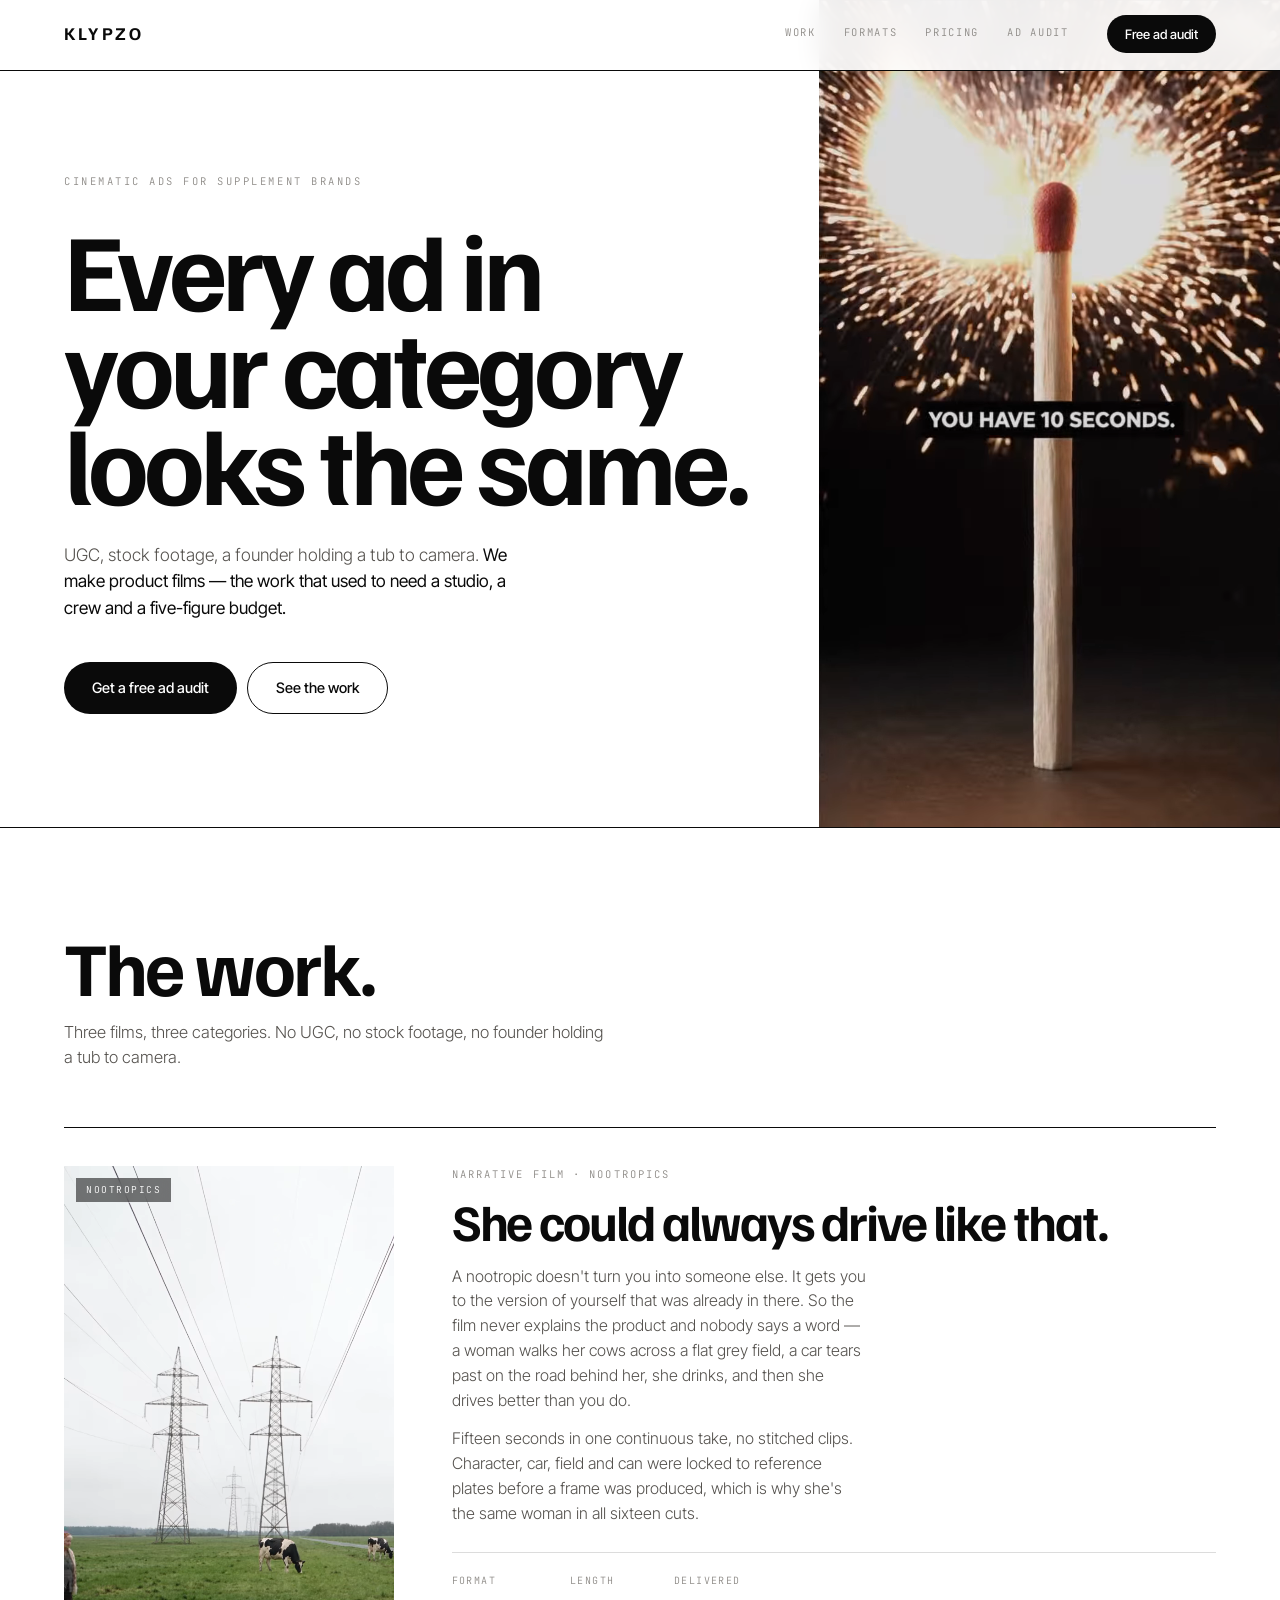
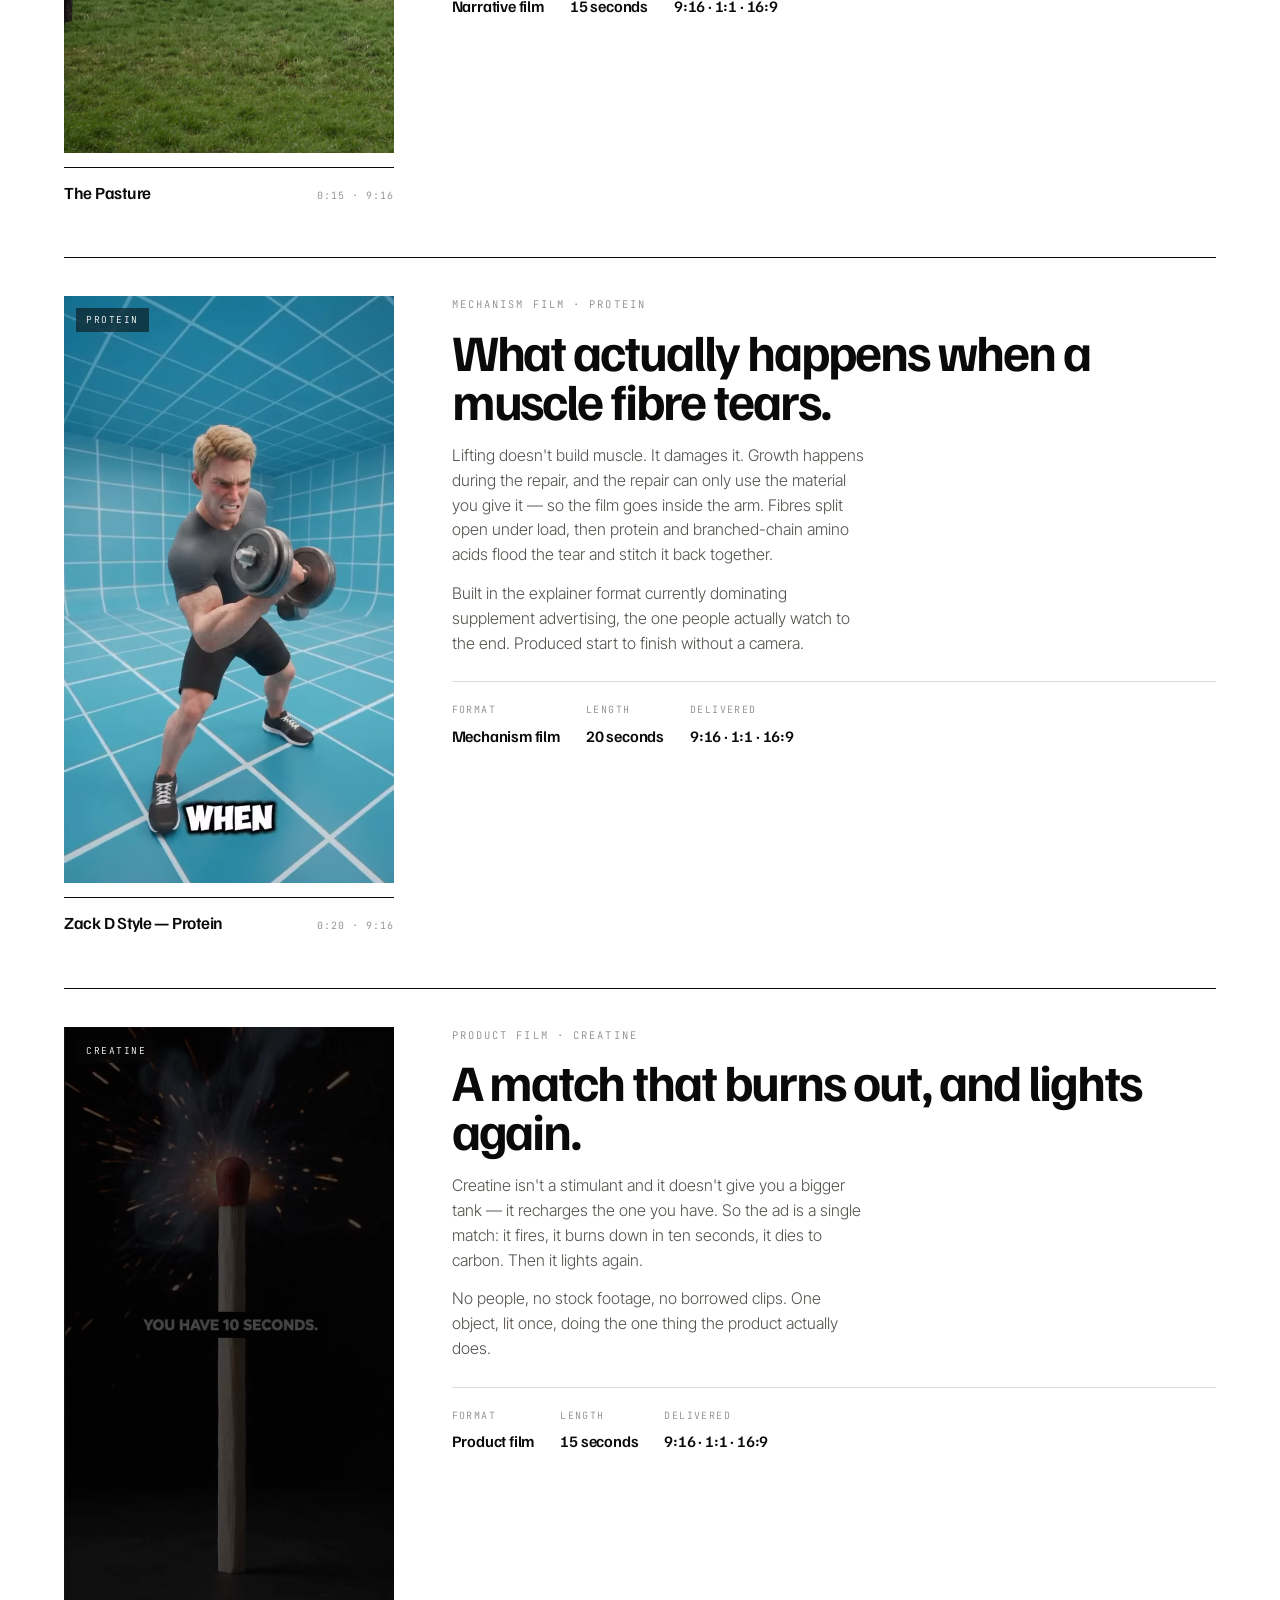
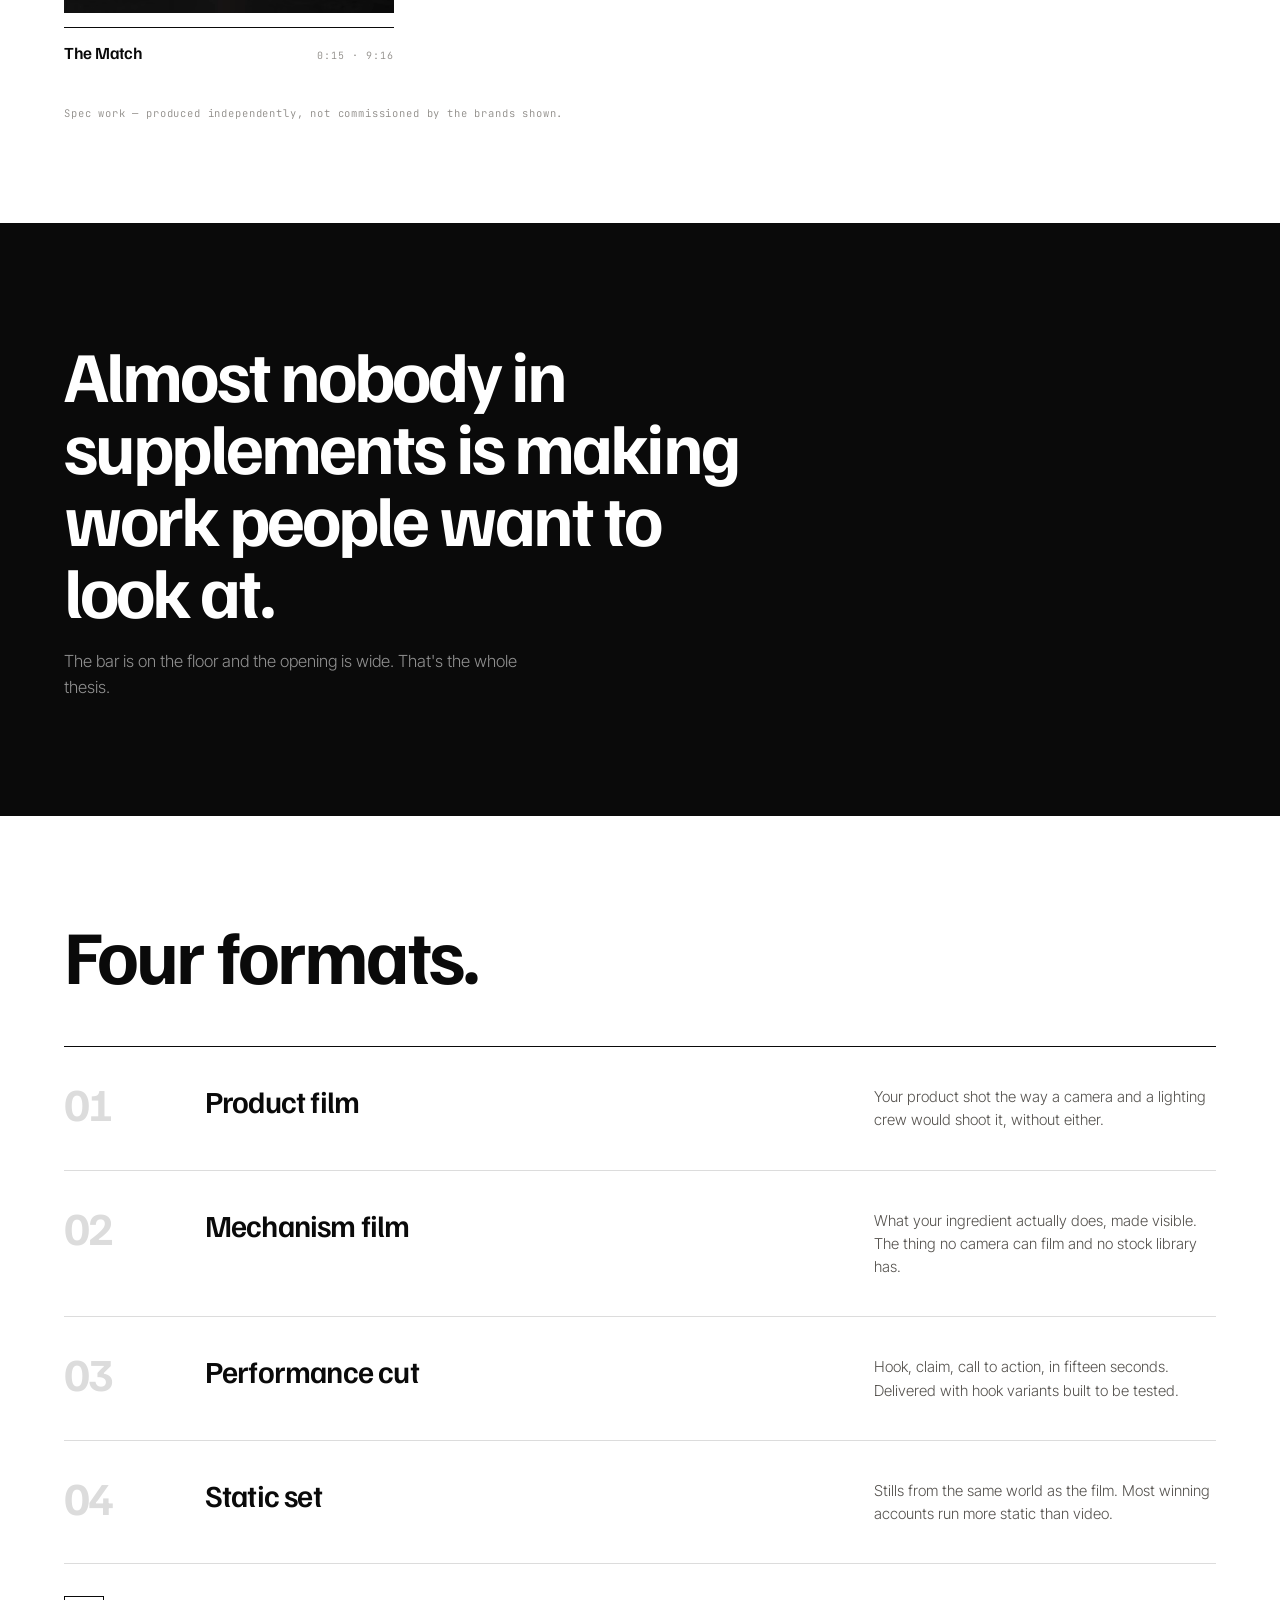
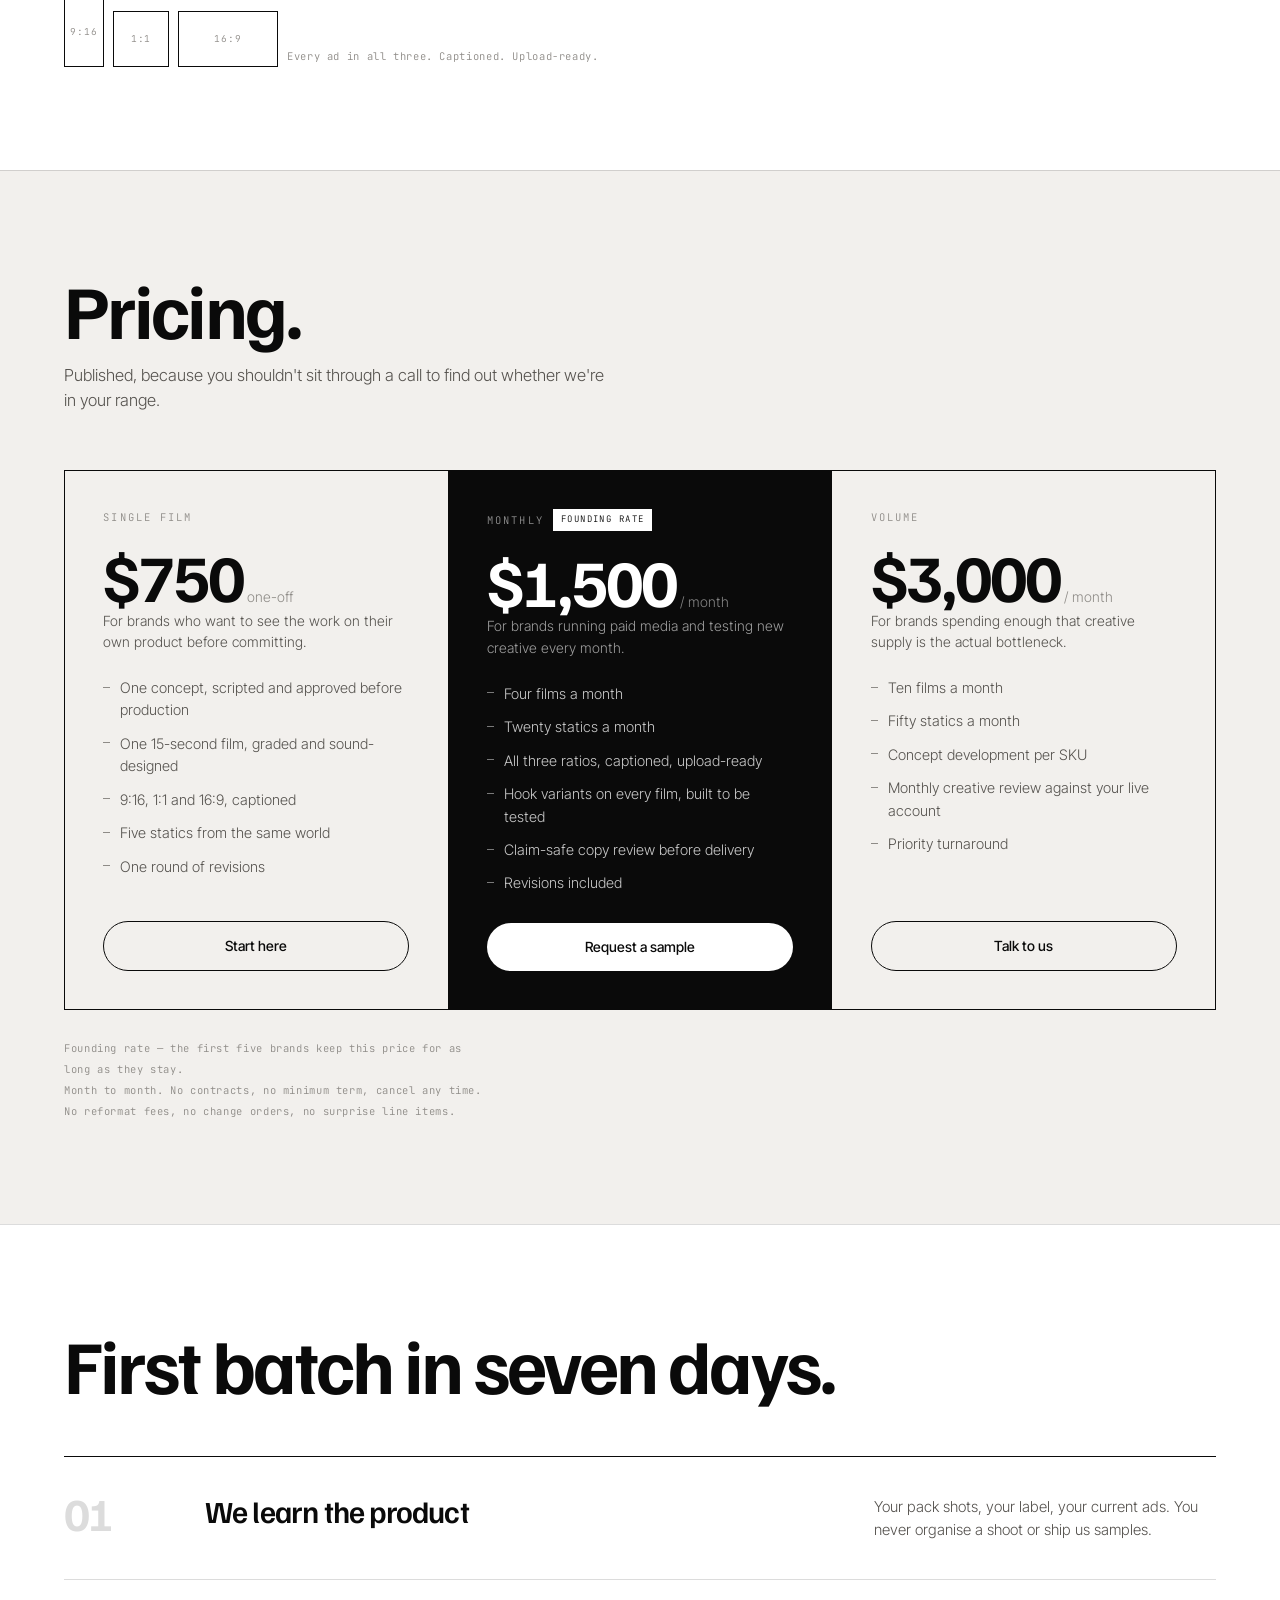
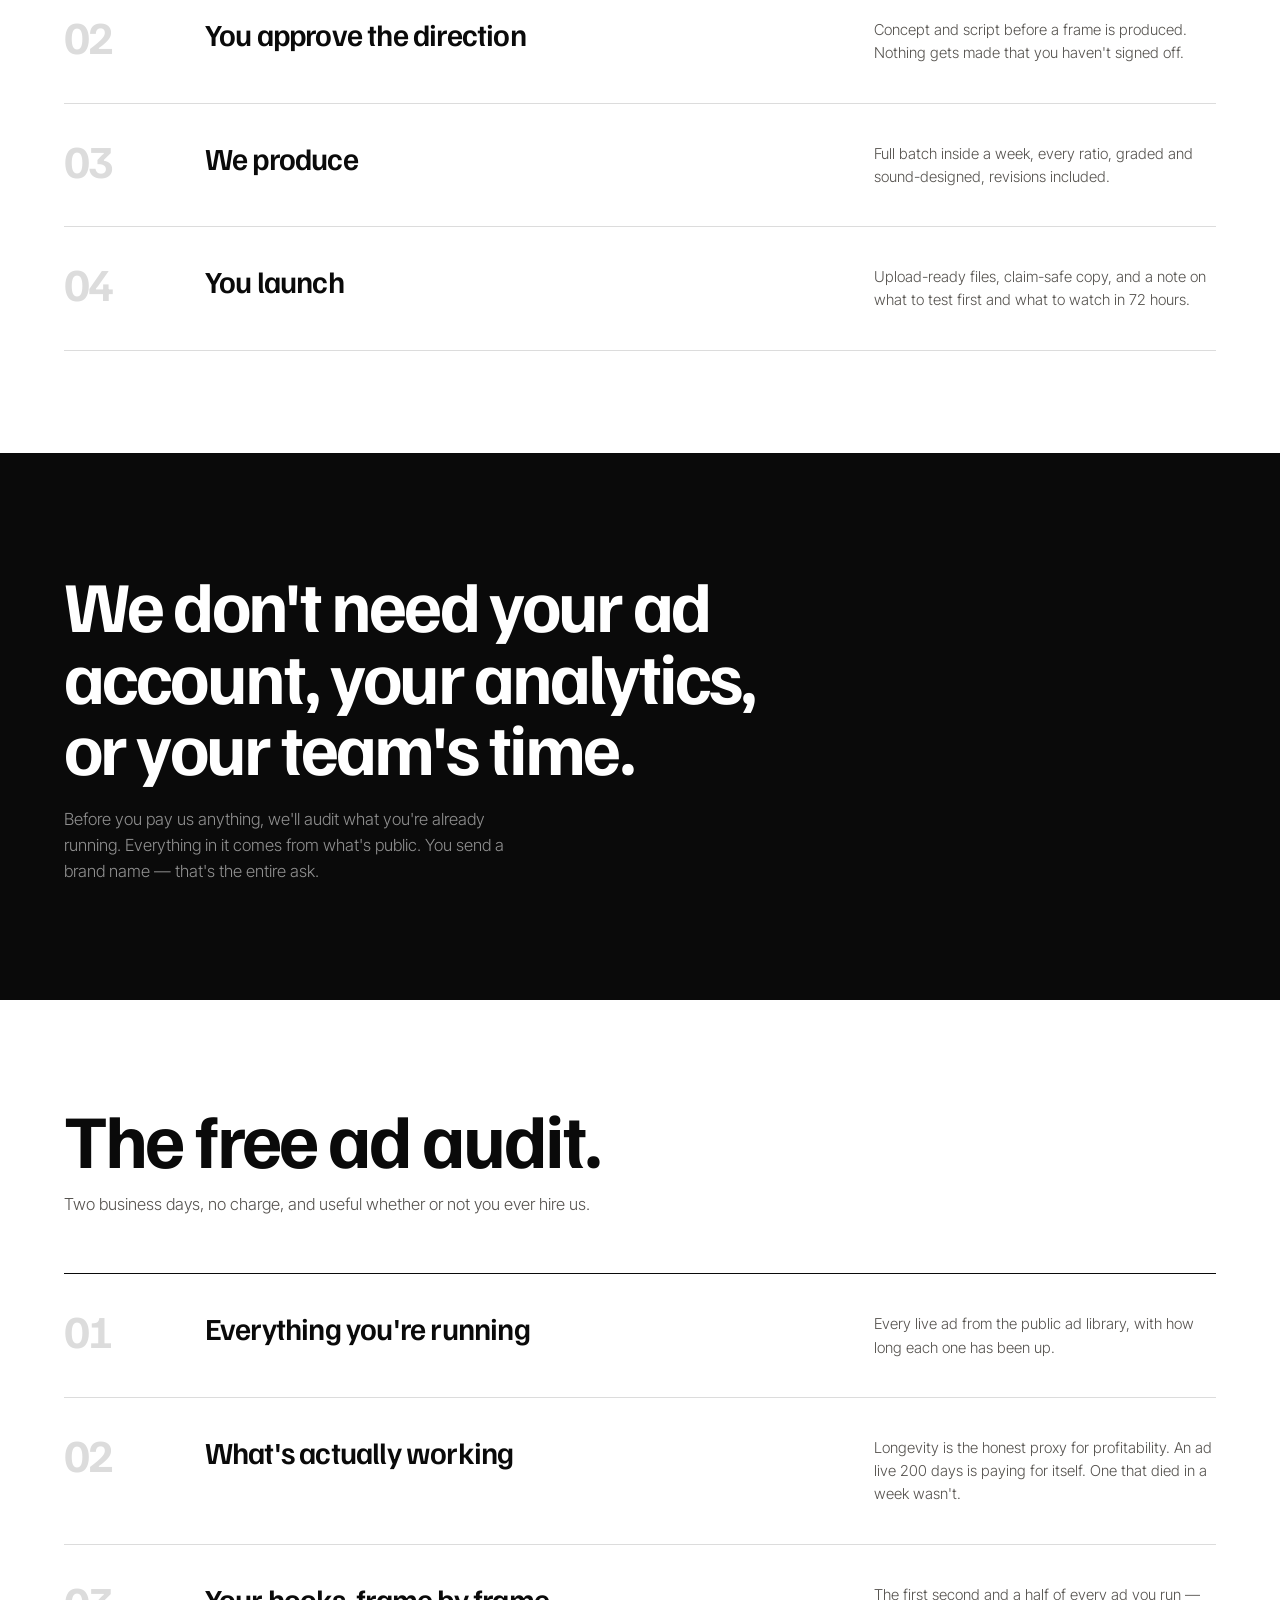
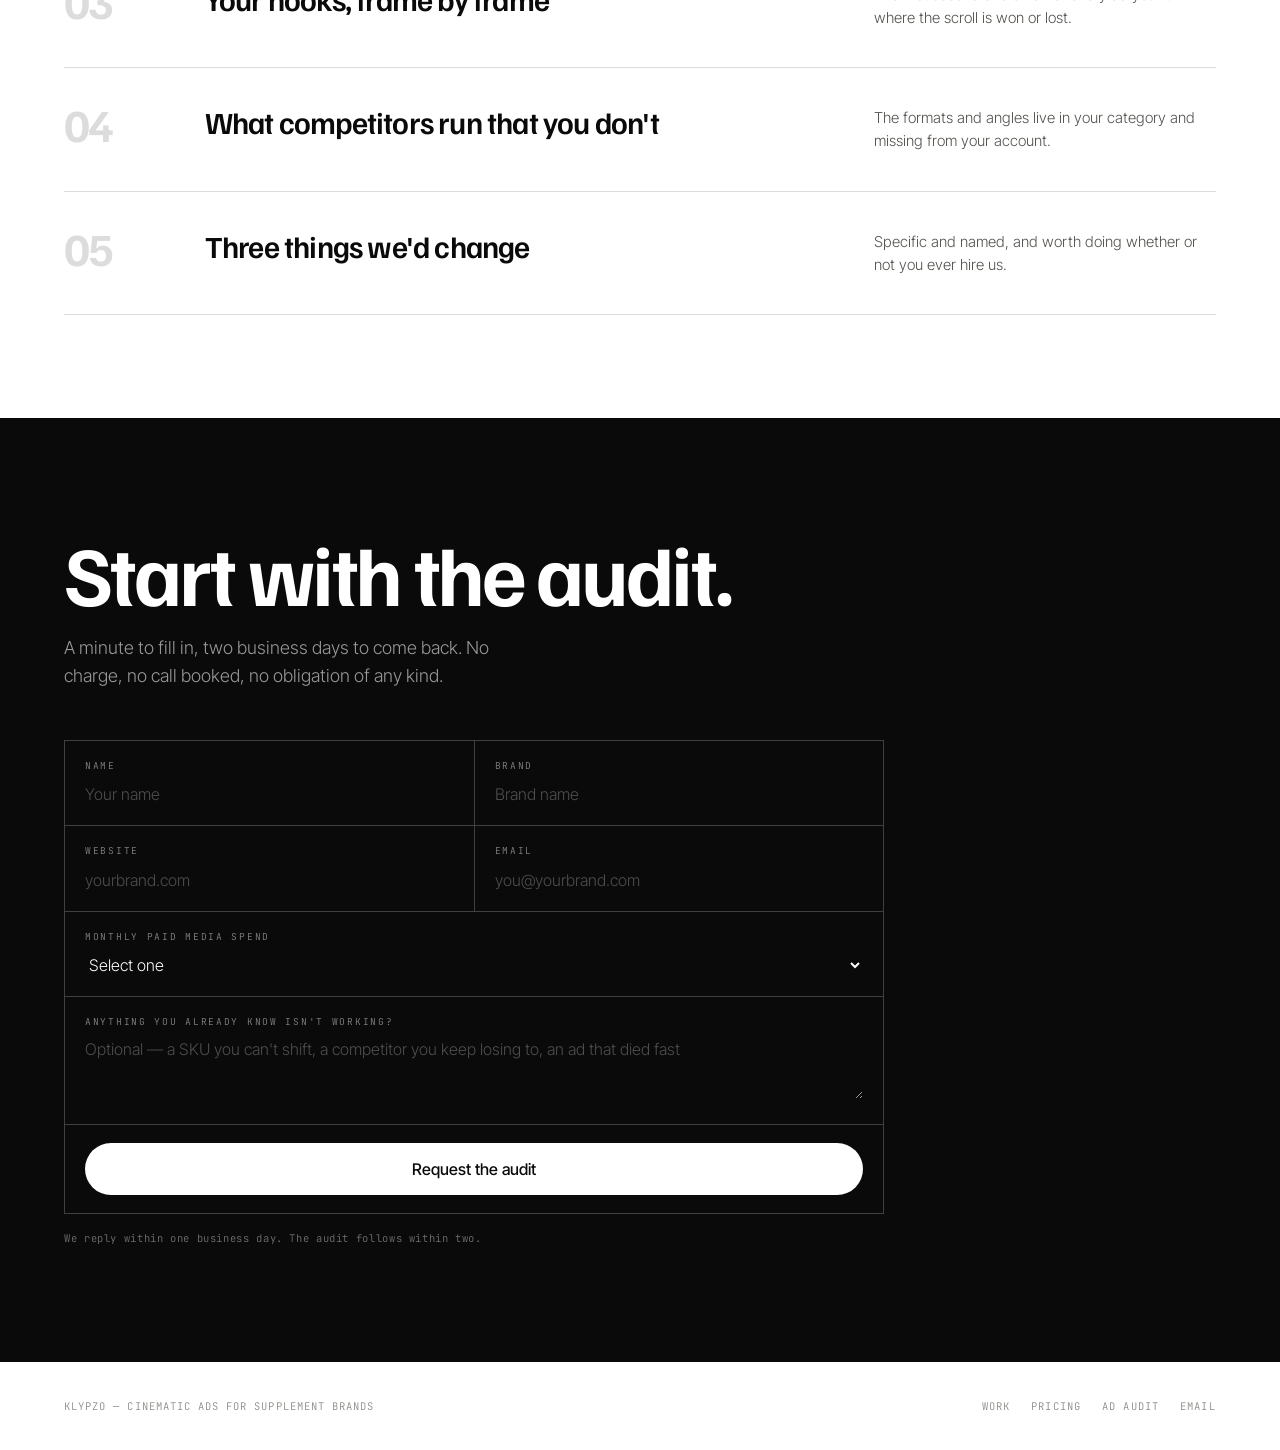
==== index.html @ c5ff2b0f "Revise feature work sections and add new content Updated content and structure for feature work sect" ====
<!DOCTYPE html>
<html lang="en">
<head>
<meta charset="UTF-8">
<meta name="viewport" content="width=device-width, initial-scale=1.0">
<title>Klypzo — Cinematic ads for supplement brands</title>
<meta name="description" content="Klypzo makes cinematic product films for supplement brands. Craft-led creative in a category that runs on UGC.">
<link rel="preconnect" href="https://fonts.googleapis.com">
<link rel="preconnect" href="https://fonts.gstatic.com" crossorigin>
<link href="https://fonts.googleapis.com/css2?family=Familjen+Grotesk:wght@400;500;600;700&family=Inter+Tight:wght@300;400;500&family=JetBrains+Mono:wght@400;500&display=swap" rel="stylesheet">
<link rel="stylesheet" href="styles.css">
<style>
  /* form: honeypot + success state */
  .hp{position:absolute!important;left:-9999px!important;width:1px!important;height:1px!important;opacity:0!important;pointer-events:none}
  .form-ok{margin-top:clamp(32px,4vw,50px);border:1px solid rgba(255,255,255,.25);padding:clamp(26px,3.4vw,44px);max-width:820px}
  .form-ok h3{font-family:var(--display);font-weight:700;font-size:clamp(24px,3.2vw,40px);letter-spacing:-.035em;margin-bottom:12px}
  .form-ok p{color:rgba(255,255,255,.6);font-size:16px;max-width:44ch}
  .form.sending{opacity:.55;pointer-events:none}
  .form-err{margin-top:14px;font-family:var(--mono);font-size:11px;letter-spacing:.06em;color:#FF8A6B}
  /* stacked case-study blocks */
  .feature-work + .feature-work{margin-top:clamp(30px,4vw,56px)}
</style>
</head>
<body>

<nav class="nav">
  <div class="nav-inner">
    <a href="#top" class="mark">Klypzo</a>
    <div class="nav-links">
      <a href="#work">Work</a>
      <a href="#formats">Formats</a>
      <a href="#pricing">Pricing</a>
      <a href="#audit">Ad audit</a>
    </div>
    <a href="#request" class="nav-cta">Free ad audit</a>
  </div>
  <div class="scrub"><div class="scrub-fill" id="scrubFill"></div></div>
</nav>

<main id="top">

  <!-- ─────────── HERO ─────────── -->
  <section class="hero">
    <div class="hero-copy">
      <div class="eyebrow">Cinematic ads for supplement brands</div>
      <h1>Every ad in your category looks the same.</h1>
      <p class="lede">
        UGC, stock footage, a founder holding a tub to camera.
        <strong>We make product films — the work that used to need a studio, a crew
        and a five-figure budget.</strong>
      </p>
      <div class="actions">
        <a href="#request" class="btn btn-primary">Get a free ad audit</a>
        <a href="#work" class="btn btn-ghost">See the work</a>
      </div>
    </div>
    <div class="hero-visual">
      <video poster="img/f270.jpg" autoplay muted loop playsinline preload="metadata">
        <source src="work/one-object-match.webm" type="video/webm">
        <source src="work/one-object-match.mp4" type="video/mp4">
      </video>
    </div>
  </section>

  <!-- ─────────── WORK ─────────── -->
  <section class="sec" id="work">
    <div class="wrap">
      <div class="sec-head rise">
        <h2 class="sec-title">The work.</h2>
        <p class="sec-sub">Three films, three categories. No UGC, no stock footage, no founder holding a tub to camera.</p>
      </div>

      <!-- ═══════════════════════════════════════════════════════
           ADD A PIECE: copy one whole .feature-work block below,
           drop the files into /work/ and /img/, then change the
           video sources, the poster, the tag, the title and the
           writeup. Newest work goes at the top.
           ═══════════════════════════════════════════════════════ -->

      <div class="feature-work rise">
        <article class="piece">
          <div class="piece-screen">
            <span class="piece-tag">Nootropics</span>
            <video poster="img/nootropic.jpg" autoplay muted loop playsinline preload="metadata">
              <source src="work/nootropic-pasture.webm" type="video/webm">
              <source src="work/nootropic-pasture.mp4" type="video/mp4">
            </video>
          </div>
          <div class="piece-meta"><h3>The Pasture</h3><span>0:15 · 9:16</span></div>
        </article>

        <div class="fw-note">
          <div class="fw-kicker">Narrative film · Nootropics</div>
          <h3>She could always drive like that.</h3>
          <p>
            A nootropic doesn't turn you into someone else. It gets you to the version of
            yourself that was already in there. So the film never explains the product and
            nobody says a word — a woman walks her cows across a flat grey field, a car tears
            past on the road behind her, she drinks, and then she drives better than you do.
          </p>
          <p>
            Fifteen seconds in one continuous take, no stitched clips. Character, car, field
            and can were locked to reference plates before a frame was produced, which is why
            she's the same woman in all sixteen cuts.
          </p>
          <div class="fw-specs">
            <div>Format<b>Narrative film</b></div>
            <div>Length<b>15 seconds</b></div>
            <div>Delivered<b>9:16 · 1:1 · 16:9</b></div>
          </div>
        </div>
      </div>

      <div class="feature-work rise">
        <article class="piece">
          <div class="piece-screen">
            <span class="piece-tag">Protein</span>
            <video poster="img/protein.jpg" autoplay muted loop playsinline preload="metadata">
              <source src="work/protein-rebuild.webm" type="video/webm">
              <source src="work/protein-rebuild.mp4" type="video/mp4">
            </video>
          </div>
          <div class="piece-meta"><h3>Zack D Style — Protein</h3><span>0:20 · 9:16</span></div>
        </article>

        <div class="fw-note">
          <div class="fw-kicker">Mechanism film · Protein</div>
          <h3>What actually happens when a muscle fibre tears.</h3>
          <p>
            Lifting doesn't build muscle. It damages it. Growth happens during the repair,
            and the repair can only use the material you give it — so the film goes inside
            the arm. Fibres split open under load, then protein and branched-chain amino
            acids flood the tear and stitch it back together.
          </p>
          <p>
            Built in the explainer format currently dominating supplement advertising, the
            one people actually watch to the end. Produced start to finish without a camera.
          </p>
          <div class="fw-specs">
            <div>Format<b>Mechanism film</b></div>
            <div>Length<b>20 seconds</b></div>
            <div>Delivered<b>9:16 · 1:1 · 16:9</b></div>
          </div>
        </div>
      </div>

      <div class="feature-work rise">
        <article class="piece">
          <div class="piece-screen">
            <span class="piece-tag">Creatine</span>
            <video poster="img/f270.jpg" autoplay muted loop playsinline preload="metadata">
              <source src="work/one-object-match.webm" type="video/webm">
              <source src="work/one-object-match.mp4" type="video/mp4">
            </video>
          </div>
          <div class="piece-meta"><h3>The Match</h3><span>0:15 · 9:16</span></div>
        </article>

        <div class="fw-note">
          <div class="fw-kicker">Product film · Creatine</div>
          <h3>A match that burns out, and lights again.</h3>
          <p>
            Creatine isn't a stimulant and it doesn't give you a bigger tank — it recharges
            the one you have. So the ad is a single match: it fires, it burns down in ten
            seconds, it dies to carbon. Then it lights again.
          </p>
          <p>
            No people, no stock footage, no borrowed clips. One object, lit once, doing the
            one thing the product actually does.
          </p>
          <div class="fw-specs">
            <div>Format<b>Product film</b></div>
            <div>Length<b>15 seconds</b></div>
            <div>Delivered<b>9:16 · 1:1 · 16:9</b></div>
          </div>
        </div>
      </div>

      <p class="grid-note">Spec work — produced independently, not commissioned by the brands shown.</p>
    </div>
  </section>

  <!-- ─────────── STATEMENT ─────────── -->
  <section class="statement">
    <div class="wrap">
      <p class="rise">Almost nobody in supplements is making work people want to look at.</p>
      <p class="sub rise">The bar is on the floor and the opening is wide. That's the whole thesis.</p>
    </div>
  </section>

  <!-- ─────────── FORMATS ─────────── -->
  <section class="sec" id="formats">
    <div class="wrap">
      <div class="sec-head rise"><h2 class="sec-title">Four formats.</h2></div>
      <div class="rows rise">
        <div class="row">
          <div class="row-n">01</div>
          <h3>Product film</h3>
          <p>Your product shot the way a camera and a lighting crew would shoot it, without either.</p>
        </div>
        <div class="row">
          <div class="row-n">02</div>
          <h3>Mechanism film</h3>
          <p>What your ingredient actually does, made visible. The thing no camera can film and no stock library has.</p>
        </div>
        <div class="row">
          <div class="row-n">03</div>
          <h3>Performance cut</h3>
          <p>Hook, claim, call to action, in fifteen seconds. Delivered with hook variants built to be tested.</p>
        </div>
        <div class="row">
          <div class="row-n">04</div>
          <h3>Static set</h3>
          <p>Stills from the same world as the film. Most winning accounts run more static than video.</p>
        </div>
      </div>
      <div class="ratios rise">
        <div class="ratio r-9-16">9:16</div>
        <div class="ratio r-1-1">1:1</div>
        <div class="ratio r-16-9">16:9</div>
        <div class="ratio-note">Every ad in all three. Captioned. Upload-ready.</div>
      </div>
    </div>
  </section>

  <!-- ─────────── PRICING ─────────── -->
  <section class="sec alt" id="pricing">
    <div class="wrap">
      <div class="sec-head rise">
        <h2 class="sec-title">Pricing.</h2>
        <p class="sec-sub">Published, because you shouldn't sit through a call to find out whether we're in your range.</p>
      </div>

      <div class="tiers rise">

        <div class="tier">
          <div class="tier-name">Single film</div>
          <div class="tier-price">$750<small> one-off</small></div>
          <p class="tier-for">For brands who want to see the work on their own product before committing.</p>
          <ul>
            <li>One concept, scripted and approved before production</li>
            <li>One 15-second film, graded and sound-designed</li>
            <li>9:16, 1:1 and 16:9, captioned</li>
            <li>Five statics from the same world</li>
            <li>One round of revisions</li>
          </ul>
          <a href="#request" class="btn btn-ghost">Start here</a>
        </div>

        <div class="tier feature">
          <div class="tier-name">Monthly <span class="tier-flag">Founding rate</span></div>
          <div class="tier-price">$1,500<small> / month</small></div>
          <p class="tier-for">For brands running paid media and testing new creative every month.</p>
          <ul>
            <li>Four films a month</li>
            <li>Twenty statics a month</li>
            <li>All three ratios, captioned, upload-ready</li>
            <li>Hook variants on every film, built to be tested</li>
            <li>Claim-safe copy review before delivery</li>
            <li>Revisions included</li>
          </ul>
          <a href="#request" class="btn btn-inv">Request a sample</a>
        </div>

        <div class="tier">
          <div class="tier-name">Volume</div>
          <div class="tier-price">$3,000<small> / month</small></div>
          <p class="tier-for">For brands spending enough that creative supply is the actual bottleneck.</p>
          <ul>
            <li>Ten films a month</li>
            <li>Fifty statics a month</li>
            <li>Concept development per SKU</li>
            <li>Monthly creative review against your live account</li>
            <li>Priority turnaround</li>
          </ul>
          <a href="#request" class="btn btn-ghost">Talk to us</a>
        </div>

      </div>

      <p class="price-note">
        Founding rate — the first five brands keep this price for as long as they stay.<br>
        Month to month. No contracts, no minimum term, cancel any time.<br>
        No reformat fees, no change orders, no surprise line items.
      </p>
    </div>
  </section>

  <!-- ─────────── PROCESS ─────────── -->
  <section class="sec">
    <div class="wrap">
      <div class="sec-head rise"><h2 class="sec-title">First batch in seven days.</h2></div>
      <div class="rows rise">
        <div class="row">
          <div class="row-n">01</div>
          <h3>We learn the product</h3>
          <p>Your pack shots, your label, your current ads. You never organise a shoot or ship us samples.</p>
        </div>
        <div class="row">
          <div class="row-n">02</div>
          <h3>You approve the direction</h3>
          <p>Concept and script before a frame is produced. Nothing gets made that you haven't signed off.</p>
        </div>
        <div class="row">
          <div class="row-n">03</div>
          <h3>We produce</h3>
          <p>Full batch inside a week, every ratio, graded and sound-designed, revisions included.</p>
        </div>
        <div class="row">
          <div class="row-n">04</div>
          <h3>You launch</h3>
          <p>Upload-ready files, claim-safe copy, and a note on what to test first and what to watch in 72 hours.</p>
        </div>
      </div>
    </div>
  </section>

  <!-- ─────────── STATEMENT ─────────── -->
  <section class="statement">
    <div class="wrap">
      <p class="rise">We don't need your ad account, your analytics, or your team's time.</p>
      <p class="sub rise">
        Before you pay us anything, we'll audit what you're already running. Everything in it
        comes from what's public. You send a brand name — that's the entire ask.
      </p>
    </div>
  </section>

  <!-- ─────────── AD AUDIT ─────────── -->
  <section class="sec" id="audit">
    <div class="wrap">
      <div class="sec-head rise">
        <h2 class="sec-title">The free ad audit.</h2>
        <p class="sec-sub">Two business days, no charge, and useful whether or not you ever hire us.</p>
      </div>
      <div class="rows rise">
        <div class="row">
          <div class="row-n">01</div>
          <h3>Everything you're running</h3>
          <p>Every live ad from the public ad library, with how long each one has been up.</p>
        </div>
        <div class="row">
          <div class="row-n">02</div>
          <h3>What's actually working</h3>
          <p>Longevity is the honest proxy for profitability. An ad live 200 days is paying for itself. One that died in a week wasn't.</p>
        </div>
        <div class="row">
          <div class="row-n">03</div>
          <h3>Your hooks, frame by frame</h3>
          <p>The first second and a half of every ad you run — where the scroll is won or lost.</p>
        </div>
        <div class="row">
          <div class="row-n">04</div>
          <h3>What competitors run that you don't</h3>
          <p>The formats and angles live in your category and missing from your account.</p>
        </div>
        <div class="row">
          <div class="row-n">05</div>
          <h3>Three things we'd change</h3>
          <p>Specific and named, and worth doing whether or not you ever hire us.</p>
        </div>
      </div>
    </div>
  </section>

  <!-- ─────────── REQUEST ─────────── -->
  <section class="cta-sec" id="request">
    <div class="wrap cta-inner">
      <h2 class="cta-title rise">Start with the audit.</h2>
      <p class="cta-body rise">
        A minute to fill in, two business days to come back. No charge, no call booked,
        no obligation of any kind.
      </p>

      <form class="form rise" id="auditForm" action="https://api.web3forms.com/submit" method="POST">
        <!-- ⬇ PASTE YOUR WEB3FORMS ACCESS KEY HERE — nothing else to change ⬇ -->
        <input type="hidden" name="access_key" value="PASTE-YOUR-ACCESS-KEY-HERE">
        <input type="hidden" name="subject" value="New ad audit request — klypzo.agency">
        <input type="hidden" name="from_name" value="Klypzo website">
        <!-- spam honeypot: hidden from people, irresistible to bots -->
        <input type="checkbox" name="botcheck" class="hp" tabindex="-1" autocomplete="off">
        <div class="field">
          <label for="f-name">Name</label>
          <input id="f-name" name="name" type="text" placeholder="Your name" required>
        </div>
        <div class="field">
          <label for="f-biz">Brand</label>
          <input id="f-biz" name="business" type="text" placeholder="Brand name" required>
        </div>
        <div class="field">
          <label for="f-site">Website</label>
          <input id="f-site" name="website" type="text" placeholder="yourbrand.com" required>
        </div>
        <div class="field">
          <label for="f-email">Email</label>
          <input id="f-email" name="email" type="email" placeholder="you@yourbrand.com" required>
        </div>
        <div class="field full">
          <label for="f-spend">Monthly paid media spend</label>
          <select id="f-spend" name="spend">
            <option value="">Select one</option>
            <option>Not running paid yet</option>
            <option>Under $5,000</option>
            <option>$5,000 – $20,000</option>
            <option>$20,000 – $100,000</option>
            <option>Over $100,000</option>
          </select>
        </div>
        <div class="field full">
          <label for="f-what">Anything you already know isn't working?</label>
          <textarea id="f-what" name="context" rows="3" placeholder="Optional — a SKU you can't shift, a competitor you keep losing to, an ad that died fast"></textarea>
        </div>
        <div class="form-submit">
          <button type="submit" id="auditBtn">Request the audit</button>
        </div>
      </form>
      <p class="form-note rise" id="formNote">We reply within one business day. The audit follows within two.</p>
      <div class="form-ok" id="formOk" hidden>
        <h3>Request received.</h3>
        <p>We'll confirm by email within one business day, and the audit follows within two.</p>
      </div>
    </div>
  </section>

</main>

<footer class="foot">
  <div class="wrap foot-inner">
    <div class="foot-meta">KLYPZO — CINEMATIC ADS FOR SUPPLEMENT BRANDS</div>
    <div class="foot-links">
      <a href="#work">Work</a>
      <a href="#pricing">Pricing</a>
      <a href="#audit">Ad audit</a>
      <a href="mailto:hello@klypzo.agency">Email</a>
    </div>
  </div>
</footer>

<script src="site.js"></script>
<script>
// Audit form — submits in the background so the visitor stays on the page.
// Inlined here so it works regardless of which site.js version is deployed.
(function () {
  var form = document.getElementById('auditForm');
  if (!form || form.dataset.bound) return;
  form.dataset.bound = '1';
  var btn  = document.getElementById('auditBtn');
  var ok   = document.getElementById('formOk');
  var note = document.getElementById('formNote');

  form.addEventListener('submit', function (e) {
    var key = form.querySelector('input[name="access_key"]');
    if (!key || key.value.indexOf('PASTE-') === 0) return; // not configured — POST normally
    e.preventDefault();
    form.classList.add('sending');
    if (btn) btn.textContent = 'Sending…';

    fetch(form.action, { method: 'POST', body: new FormData(form) })
      .then(function (r) { return r.json(); })
      .then(function (d) {
        if (!d.success) throw new Error(d.message || 'failed');
        form.hidden = true;
        if (note) note.hidden = true;
        if (ok) { ok.hidden = false; ok.scrollIntoView({ behavior: 'smooth', block: 'center' }); }
      })
      .catch(function () {
        form.classList.remove('sending');
        if (btn) btn.textContent = 'Request the audit';
        var err = form.parentNode.querySelector('.form-err');
        if (!err) {
          err = document.createElement('p');
          err.className = 'form-err';
          form.parentNode.insertBefore(err, form.nextSibling);
        }
        err.textContent = "Couldn't send — email hello@klypzo.agency instead.";
      });
  });
})();
</script>
</body>
</html>
---- styles.css ----
:root{
  --paper:   #FFFFFF;
  --paper-2: #F2F0ED;
  --ink:     #0A0A0A;
  --ink-2:   #55524E;
  --ink-3:   #8E8B87;
  --line:    rgba(10,10,10,.14);
  --rule:    #0A0A0A;

  --display: 'Familjen Grotesk','Helvetica Neue',sans-serif;
  --body:    'Inter Tight',-apple-system,sans-serif;
  --mono:    'JetBrains Mono',ui-monospace,monospace;

  --gutter: clamp(20px,5vw,72px);
  --maxw: 1440px;
}

*{box-sizing:border-box;margin:0;padding:0}
html{scroll-behavior:smooth;-webkit-text-size-adjust:100%}
body{
  background:var(--paper);color:var(--ink);
  font-family:var(--body);font-weight:300;line-height:1.55;
  overflow-x:hidden;-webkit-font-smoothing:antialiased;
}
img,video{display:block;max-width:100%}
a{color:inherit;text-decoration:none}
:focus-visible{outline:2px solid var(--ink);outline-offset:3px}
.wrap{max-width:var(--maxw);margin:0 auto;padding-inline:var(--gutter)}

/* ─────────── NAV ─────────── */
.nav{position:fixed;top:0;left:0;right:0;z-index:100;background:rgba(255,255,255,.92);backdrop-filter:blur(14px);border-bottom:1px solid var(--rule)}
.nav-inner{max-width:var(--maxw);margin:0 auto;padding:15px var(--gutter);display:flex;align-items:center;gap:clamp(16px,3vw,40px)}
.mark{font-family:var(--display);font-weight:700;font-size:18px;letter-spacing:.18em;text-transform:uppercase;margin-right:auto}
.nav-links{display:flex;align-items:center;gap:clamp(14px,2.2vw,28px)}
.nav-links a{font-family:var(--mono);font-size:10.5px;letter-spacing:.16em;text-transform:uppercase;color:var(--ink-3);transition:color .2s;padding-bottom:3px;border-bottom:1px solid transparent}
.nav-links a:hover{color:var(--ink)}
.nav-links a[aria-current="page"]{color:var(--ink);border-bottom-color:var(--ink)}
.nav-cta{font-family:var(--body);font-weight:500;font-size:13px;padding:9px 18px;background:var(--ink);color:#fff;border-radius:100px;white-space:nowrap;transition:opacity .2s}
.nav-cta:hover{opacity:.82}
.scrub{height:2px;background:transparent;position:relative}
.scrub-fill{position:absolute;left:0;top:0;bottom:0;width:0%;background:var(--ink)}

/* ─────────── HERO (split, image bleeds to edge) ─────────── */
.hero{display:grid;grid-template-columns:1fr minmax(300px,36vw);min-height:92vh;border-bottom:1px solid var(--rule)}
.hero-copy{display:flex;flex-direction:column;justify-content:center;padding:130px var(--gutter) 70px;max-width:calc(var(--maxw)*.64);margin-left:auto;width:100%}
.hero-visual{background:#000;position:relative;overflow:hidden}
.hero-visual img,.hero-visual video{width:100%;height:100%;object-fit:cover}

.eyebrow{font-family:var(--mono);font-size:10.5px;letter-spacing:.24em;text-transform:uppercase;color:var(--ink-3);margin-bottom:clamp(18px,2.4vw,30px)}
h1{font-family:var(--display);font-weight:700;font-size:clamp(44px,8.6vw,124px);line-height:.88;letter-spacing:-.045em;max-width:14ch}
h1 em{font-style:normal;color:var(--ink-3)}
.lede{margin-top:clamp(20px,2.6vw,32px);max-width:46ch;font-size:clamp(16px,1.35vw,19px);color:var(--ink-2)}
.lede strong{color:var(--ink);font-weight:400}

.actions{display:flex;flex-wrap:wrap;gap:10px;margin-top:clamp(26px,3.2vw,40px)}
.btn{display:inline-flex;align-items:center;font-family:var(--body);font-weight:500;font-size:14.5px;padding:14px 28px;border-radius:100px;transition:transform .2s,opacity .2s,background .2s,color .2s,border-color .2s}
.btn-primary{background:var(--ink);color:#fff}
.btn-primary:hover{transform:translateY(-2px)}
.btn-ghost{border:1px solid var(--ink);color:var(--ink)}
.btn-ghost:hover{background:var(--ink);color:#fff;transform:translateY(-2px)}
.btn-inv{background:#fff;color:var(--ink)}
.btn-inv:hover{transform:translateY(-2px)}
.btn-inv-ghost{border:1px solid rgba(255,255,255,.4);color:#fff}
.btn-inv-ghost:hover{border-color:#fff;background:#fff;color:var(--ink)}

/* page header for inner pages */
.page-head{padding:clamp(130px,15vw,190px) 0 clamp(44px,5vw,72px);border-bottom:1px solid var(--rule)}
.page-head h1{font-size:clamp(40px,7.4vw,104px);max-width:16ch}

/* ─────────── SECTIONS ─────────── */
.sec{padding:clamp(64px,8vw,116px) 0}
.sec + .sec{border-top:1px solid var(--line)}
.sec.alt{background:var(--paper-2)}
.sec-head{margin-bottom:clamp(32px,4.4vw,60px)}
.sec-title{font-family:var(--display);font-weight:700;font-size:clamp(32px,6vw,76px);line-height:.94;letter-spacing:-.038em;max-width:20ch;text-wrap:balance}
.sec-sub{margin-top:18px;max-width:54ch;font-size:16.5px;color:var(--ink-2)}

/* featured work — one piece shown large, paired with its note */
.feature-work{display:grid;grid-template-columns:minmax(240px,330px) 1fr;gap:clamp(26px,4.5vw,76px);align-items:start;border-top:1px solid var(--rule);padding-top:clamp(22px,3vw,38px)}
.fw-note .fw-kicker{font-family:var(--mono);font-size:10.5px;letter-spacing:.2em;text-transform:uppercase;color:var(--ink-3)}
.fw-note h3{font-family:var(--display);font-weight:700;font-size:clamp(28px,4vw,56px);letter-spacing:-.04em;line-height:.96;margin:14px 0 18px}
.fw-note p{font-size:16px;color:var(--ink-2);max-width:46ch;margin-bottom:14px}
.fw-specs{display:flex;flex-wrap:wrap;gap:26px;margin-top:26px;padding-top:20px;border-top:1px solid var(--line)}
.fw-specs div{font-family:var(--mono);font-size:10px;letter-spacing:.14em;text-transform:uppercase;color:var(--ink-3)}
.fw-specs b{display:block;font-family:var(--display);font-size:16px;font-weight:600;color:var(--ink);letter-spacing:-.012em;text-transform:none;margin-top:6px}

/* big black statement band */
.statement{background:var(--ink);color:#fff;padding:clamp(66px,9vw,138px) 0}
.statement p{font-family:var(--display);font-weight:700;font-size:clamp(28px,5.6vw,78px);line-height:1;letter-spacing:-.04em;max-width:17ch}
.statement .sub{font-family:var(--body);font-weight:300;font-size:clamp(15px,1.3vw,18px);color:rgba(255,255,255,.55);max-width:46ch;margin-top:24px;letter-spacing:0;line-height:1.55}

/* ─────────── PORTFOLIO ─────────── */
.grid{display:grid;gap:clamp(12px,1.6vw,22px);grid-template-columns:repeat(auto-fill,minmax(min(290px,100%),1fr))}
.piece{display:block;transition:transform .25s ease}
.piece:hover{transform:translateY(-5px)}
.piece-screen{position:relative;aspect-ratio:9/16;overflow:hidden;background:var(--ink)}
.piece-screen video,.piece-screen img{width:100%;height:100%;object-fit:cover}
.piece-tag{position:absolute;top:12px;left:12px;z-index:2;font-family:var(--mono);font-size:9.5px;letter-spacing:.16em;text-transform:uppercase;color:#fff;background:rgba(10,10,10,.55);backdrop-filter:blur(6px);padding:5px 10px}
.piece-meta{display:flex;justify-content:space-between;gap:12px;align-items:baseline;margin-top:14px;padding-top:12px;border-top:1px solid var(--rule)}
.piece-meta h3{font-family:var(--display);font-weight:600;font-size:17px;letter-spacing:-.016em}
.piece-meta span{font-family:var(--mono);font-size:10px;color:var(--ink-3);letter-spacing:.1em;white-space:nowrap}
.grid-note{margin-top:clamp(24px,3vw,38px);font-family:var(--mono);font-size:10.5px;color:var(--ink-3);letter-spacing:.08em}

/* ─────────── NUMBERED / FORMAT LISTS ─────────── */
.rows{border-top:1px solid var(--rule)}
.row{display:grid;grid-template-columns:clamp(68px,8vw,128px) 1fr minmax(0,38ch);gap:clamp(16px,3vw,48px);align-items:start;padding:clamp(22px,3vw,38px) 0;border-bottom:1px solid var(--line);transition:background .2s}
.row:hover{background:rgba(10,10,10,.025)}
.row-n{font-family:var(--display);font-weight:700;font-size:clamp(28px,3.6vw,52px);line-height:.8;letter-spacing:-.04em;color:var(--line)}
.row h3{font-family:var(--display);font-weight:600;font-size:clamp(20px,2.4vw,32px);letter-spacing:-.026em;line-height:1.08}
.row p{font-size:15px;color:var(--ink-2)}

.ratios{display:flex;gap:9px;margin-top:32px;align-items:flex-end;flex-wrap:wrap}
.ratio{border:1px solid var(--ink);display:grid;place-items:center;font-family:var(--mono);font-size:9.5px;color:var(--ink-3);letter-spacing:.08em}
.r-9-16{width:40px;height:71px}
.r-1-1{width:56px;height:56px}
.r-16-9{width:100px;height:56px}
.ratio-note{font-family:var(--mono);font-size:10.5px;color:var(--ink-3);letter-spacing:.06em;padding-bottom:3px}

/* ─────────── PRICING ─────────── */
.tiers{display:grid;grid-template-columns:repeat(3,1fr);border-top:1px solid var(--rule);border-left:1px solid var(--rule)}
.tier{border-right:1px solid var(--rule);border-bottom:1px solid var(--rule);padding:clamp(26px,3vw,40px);display:flex;flex-direction:column}
.tier.feature{background:var(--ink);color:#fff;border-color:var(--ink)}
.tier-name{font-family:var(--mono);font-size:10.5px;letter-spacing:.2em;text-transform:uppercase;color:var(--ink-3);display:flex;align-items:center;flex-wrap:wrap;gap:9px}
.tier.feature .tier-name{color:rgba(255,255,255,.55)}
.tier-flag{font-family:var(--mono);font-size:9px;letter-spacing:.16em;text-transform:uppercase;background:#fff;color:var(--ink);padding:4px 8px}
.tier-price{font-family:var(--display);font-weight:700;font-size:clamp(42px,5.2vw,68px);letter-spacing:-.045em;margin:20px 0 4px;line-height:.9}
.tier-price small{font-family:var(--body);font-weight:300;font-size:14px;letter-spacing:0;color:var(--ink-3)}
.tier.feature .tier-price small{color:rgba(255,255,255,.5)}
.tier-for{font-size:14px;color:var(--ink-2);margin-bottom:24px;min-height:3em}
.tier.feature .tier-for{color:rgba(255,255,255,.6)}
.tier ul{list-style:none;display:grid;gap:11px;margin-bottom:28px}
.tier li{font-size:14.5px;color:var(--ink-2);padding-left:17px;position:relative}
.tier li::before{content:'';position:absolute;left:0;top:.66em;width:7px;height:1px;background:var(--ink-3)}
.tier.feature li{color:rgba(255,255,255,.78)}
.tier.feature li::before{background:rgba(255,255,255,.45)}
.tier .btn{margin-top:auto;justify-content:center;font-size:14px;padding:13px 22px}
.price-note{margin-top:28px;font-family:var(--mono);font-size:10.5px;color:var(--ink-3);letter-spacing:.06em;line-height:2;max-width:70ch}

/* ─────────── TWO-UP CARDS ─────────── */
.nexts{display:grid;grid-template-columns:repeat(2,1fr);border-top:1px solid var(--rule);border-left:1px solid var(--rule)}
.next{border-right:1px solid var(--rule);border-bottom:1px solid var(--rule);padding:clamp(28px,3.4vw,52px);display:flex;flex-direction:column;transition:background .22s}
.next:hover{background:var(--paper-2)}
.sec.alt .next:hover{background:#E9E6E2}
.next-n{font-family:var(--mono);font-size:10.5px;color:var(--ink-3);letter-spacing:.2em;text-transform:uppercase}
.next h3{font-family:var(--display);font-weight:700;font-size:clamp(26px,3.4vw,44px);margin:16px 0 12px;letter-spacing:-.035em;line-height:.98}
.next p{font-size:15px;color:var(--ink-2);max-width:38ch;margin-bottom:28px}
.next .btn{margin-top:auto;align-self:flex-start}

/* ─────────── FORM ─────────── */
.cta-sec{background:var(--ink);color:#fff}
.cta-inner{padding-block:clamp(66px,9vw,130px)}
.cta-title{font-family:var(--display);font-weight:700;font-size:clamp(36px,6.6vw,92px);line-height:.94;letter-spacing:-.042em;max-width:14ch}
.cta-body{margin-top:22px;max-width:48ch;font-size:clamp(15px,1.4vw,18px);color:rgba(255,255,255,.58)}
.form{margin-top:clamp(32px,4vw,50px);display:grid;grid-template-columns:repeat(2,1fr);border-top:1px solid rgba(255,255,255,.22);border-left:1px solid rgba(255,255,255,.22);max-width:820px}
.field{border-right:1px solid rgba(255,255,255,.22);border-bottom:1px solid rgba(255,255,255,.22);padding:18px 20px;transition:background .2s}
.field.full{grid-column:1/-1}
.field label{display:block;font-family:var(--mono);font-size:9.5px;letter-spacing:.18em;text-transform:uppercase;color:rgba(255,255,255,.5);margin-bottom:9px}
.field input,.field textarea,.field select{width:100%;background:none;border:none;color:#fff;font-family:var(--body);font-size:16px;font-weight:300;resize:vertical}
.field select option{background:#141414;color:#fff}
.field input::placeholder,.field textarea::placeholder{color:rgba(255,255,255,.28)}
.field input:focus,.field textarea:focus,.field select:focus{outline:none}
.field:focus-within{background:rgba(255,255,255,.05)}
.form-submit{grid-column:1/-1;border-right:1px solid rgba(255,255,255,.22);border-bottom:1px solid rgba(255,255,255,.22);padding:18px 20px}
.form-submit button{width:100%;background:#fff;color:var(--ink);border:none;cursor:pointer;font-family:var(--body);font-weight:500;font-size:16px;padding:16px;border-radius:100px;transition:opacity .2s}
.form-submit button:hover{opacity:.85}
.form-note{margin-top:16px;font-family:var(--mono);font-size:10.5px;color:rgba(255,255,255,.42);letter-spacing:.06em}

/* ─────────── FOOTER ─────────── */
.foot{border-top:1px solid var(--rule);padding:36px 0}
.foot-inner{display:flex;flex-wrap:wrap;justify-content:space-between;gap:18px;align-items:center}
.foot-meta{font-family:var(--mono);font-size:10.5px;color:var(--ink-3);letter-spacing:.1em}
.foot-links{display:flex;flex-wrap:wrap;gap:20px;font-family:var(--mono);font-size:10.5px;letter-spacing:.12em;text-transform:uppercase;color:var(--ink-3)}
.foot-links a:hover{color:var(--ink)}

/* ─────────── REVEAL ─────────── */
.rise{opacity:0;transform:translateY(18px);transition:opacity .7s cubic-bezier(.16,1,.3,1),transform .7s cubic-bezier(.16,1,.3,1)}
.rise.in{opacity:1;transform:none}
@media (prefers-reduced-motion:reduce){
  html{scroll-behavior:auto}
  .rise{opacity:1;transform:none;transition:none}
  .piece:hover{transform:none}
}

/* ─────────── RESPONSIVE ─────────── */
@media (max-width:1000px){
  .row{grid-template-columns:clamp(50px,9vw,80px) 1fr;}
  .row p{grid-column:2}
  .row h3{margin-bottom:8px}
}
@media (max-width:900px){
  .feature-work{grid-template-columns:1fr;gap:26px}
  .hero{grid-template-columns:1fr;min-height:0}
  .hero-copy{padding:110px var(--gutter) 48px;max-width:none;margin-left:0}
  .hero-visual{height:62vh;order:2}
  .tiers,.nexts{grid-template-columns:1fr}
  .form{grid-template-columns:1fr}
  .page-head{padding:112px 0 40px}
}
@media (max-width:620px){
  .nav-inner{flex-wrap:wrap;gap:11px}
  .nav-links{order:3;width:100%;gap:16px;padding-top:2px}
  .nav-cta{font-size:12px;padding:8px 14px}
  .tier-for{min-height:0}
}
@media (max-width:540px){
  .grid{grid-template-columns:repeat(2,1fr);gap:10px}
  .piece-meta h3{font-size:14px}
  .piece-meta span{display:none}
}
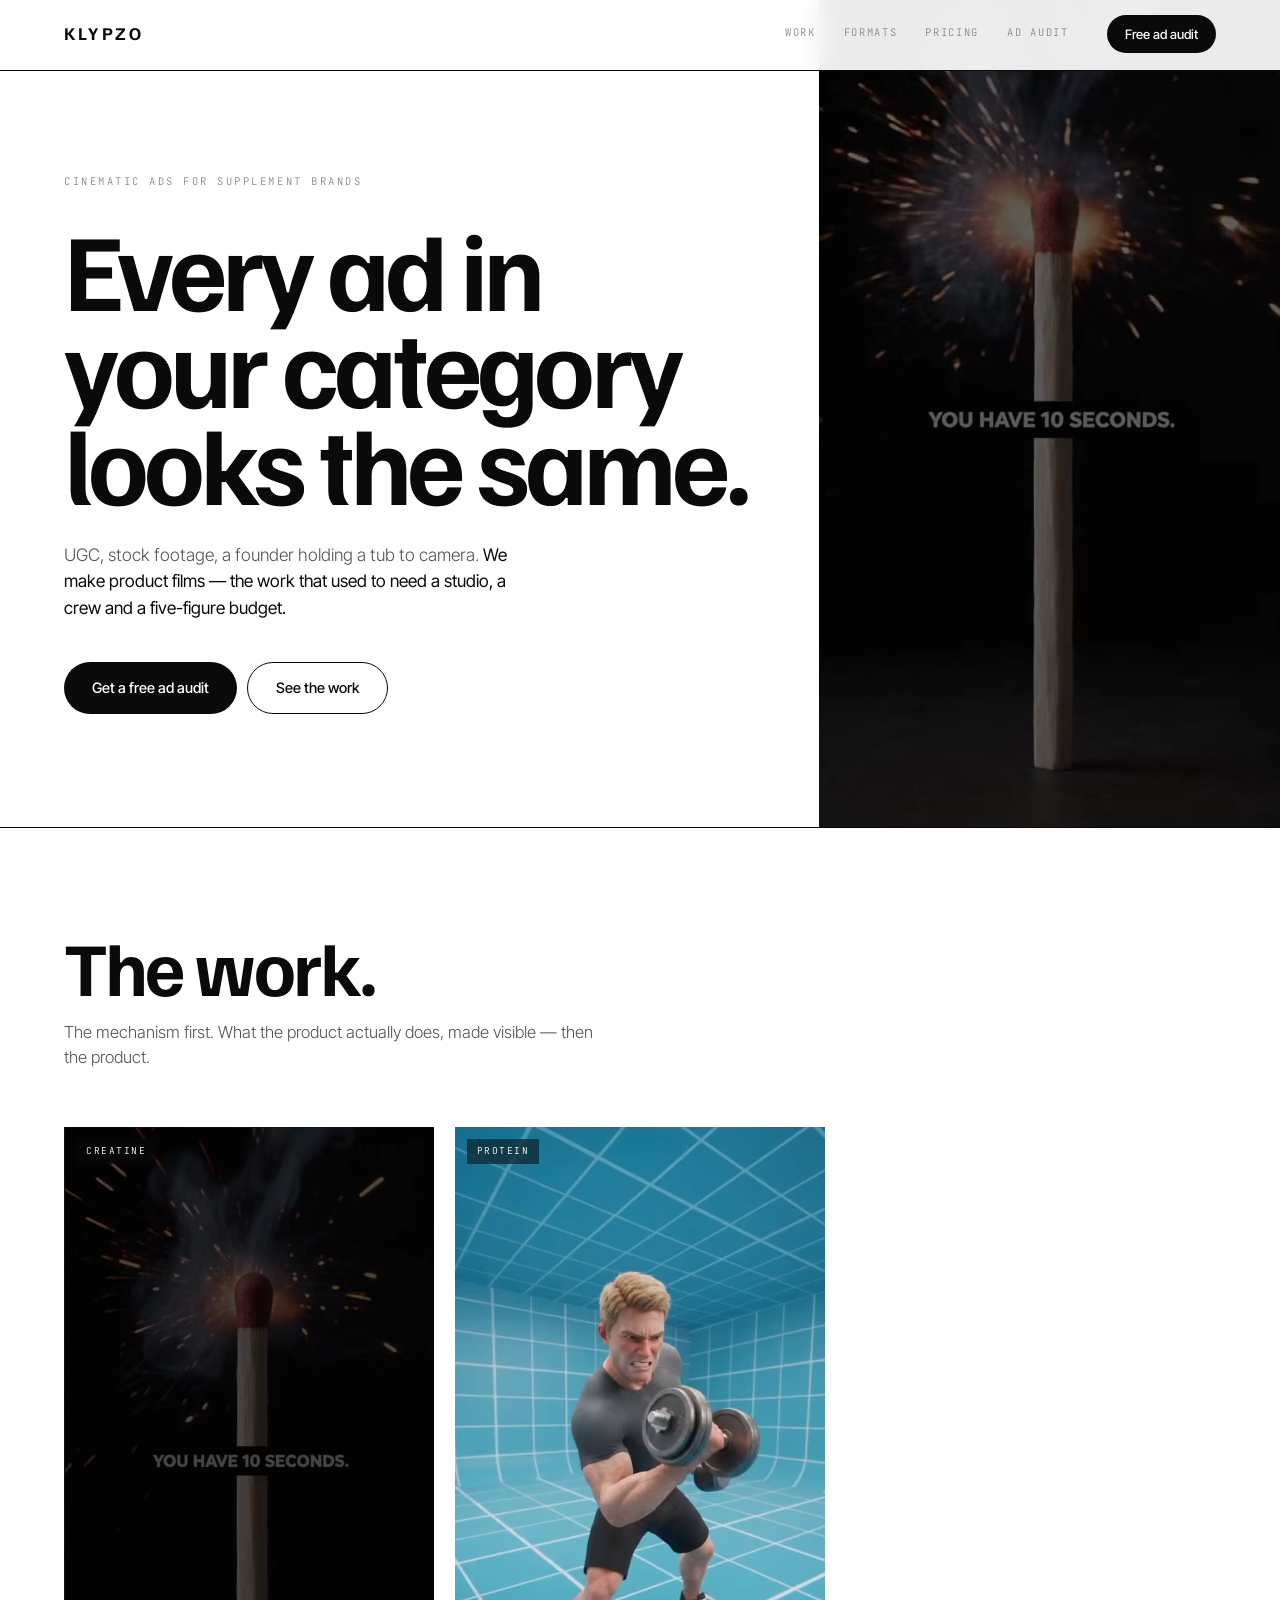
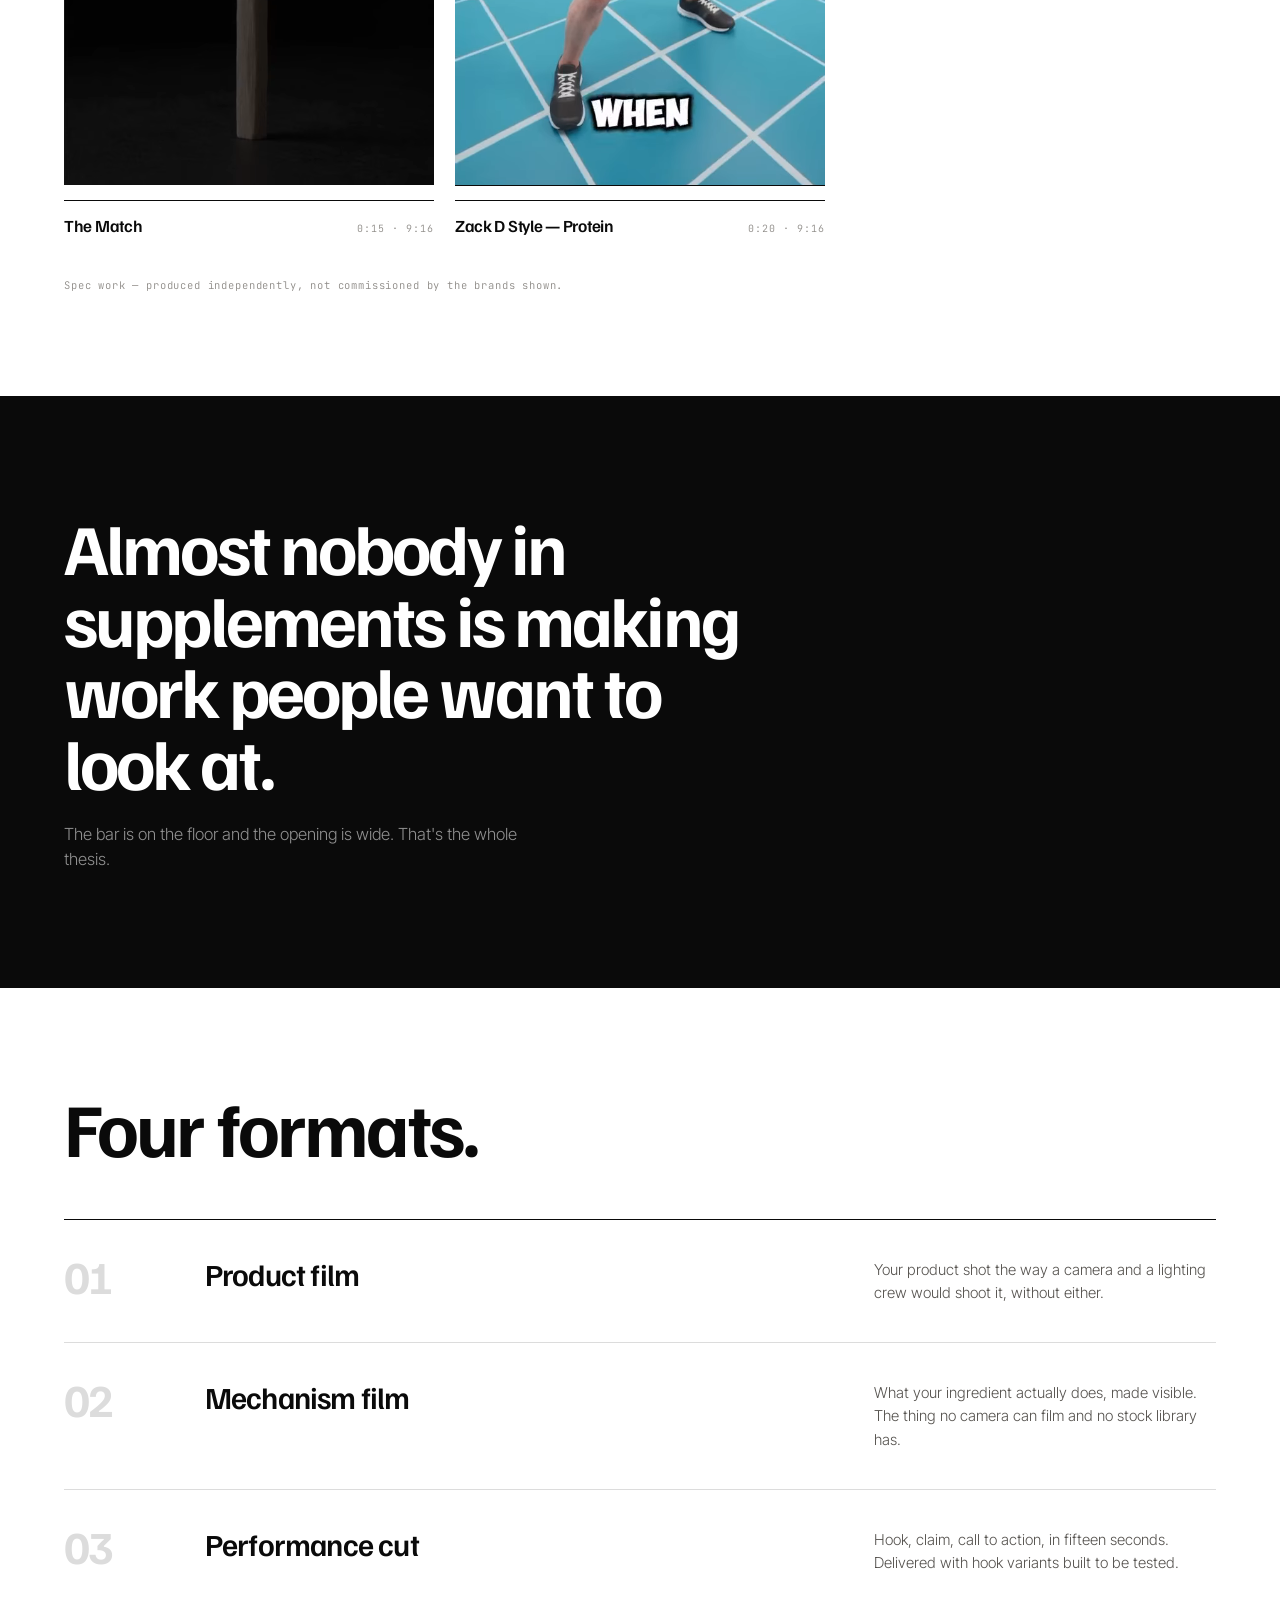
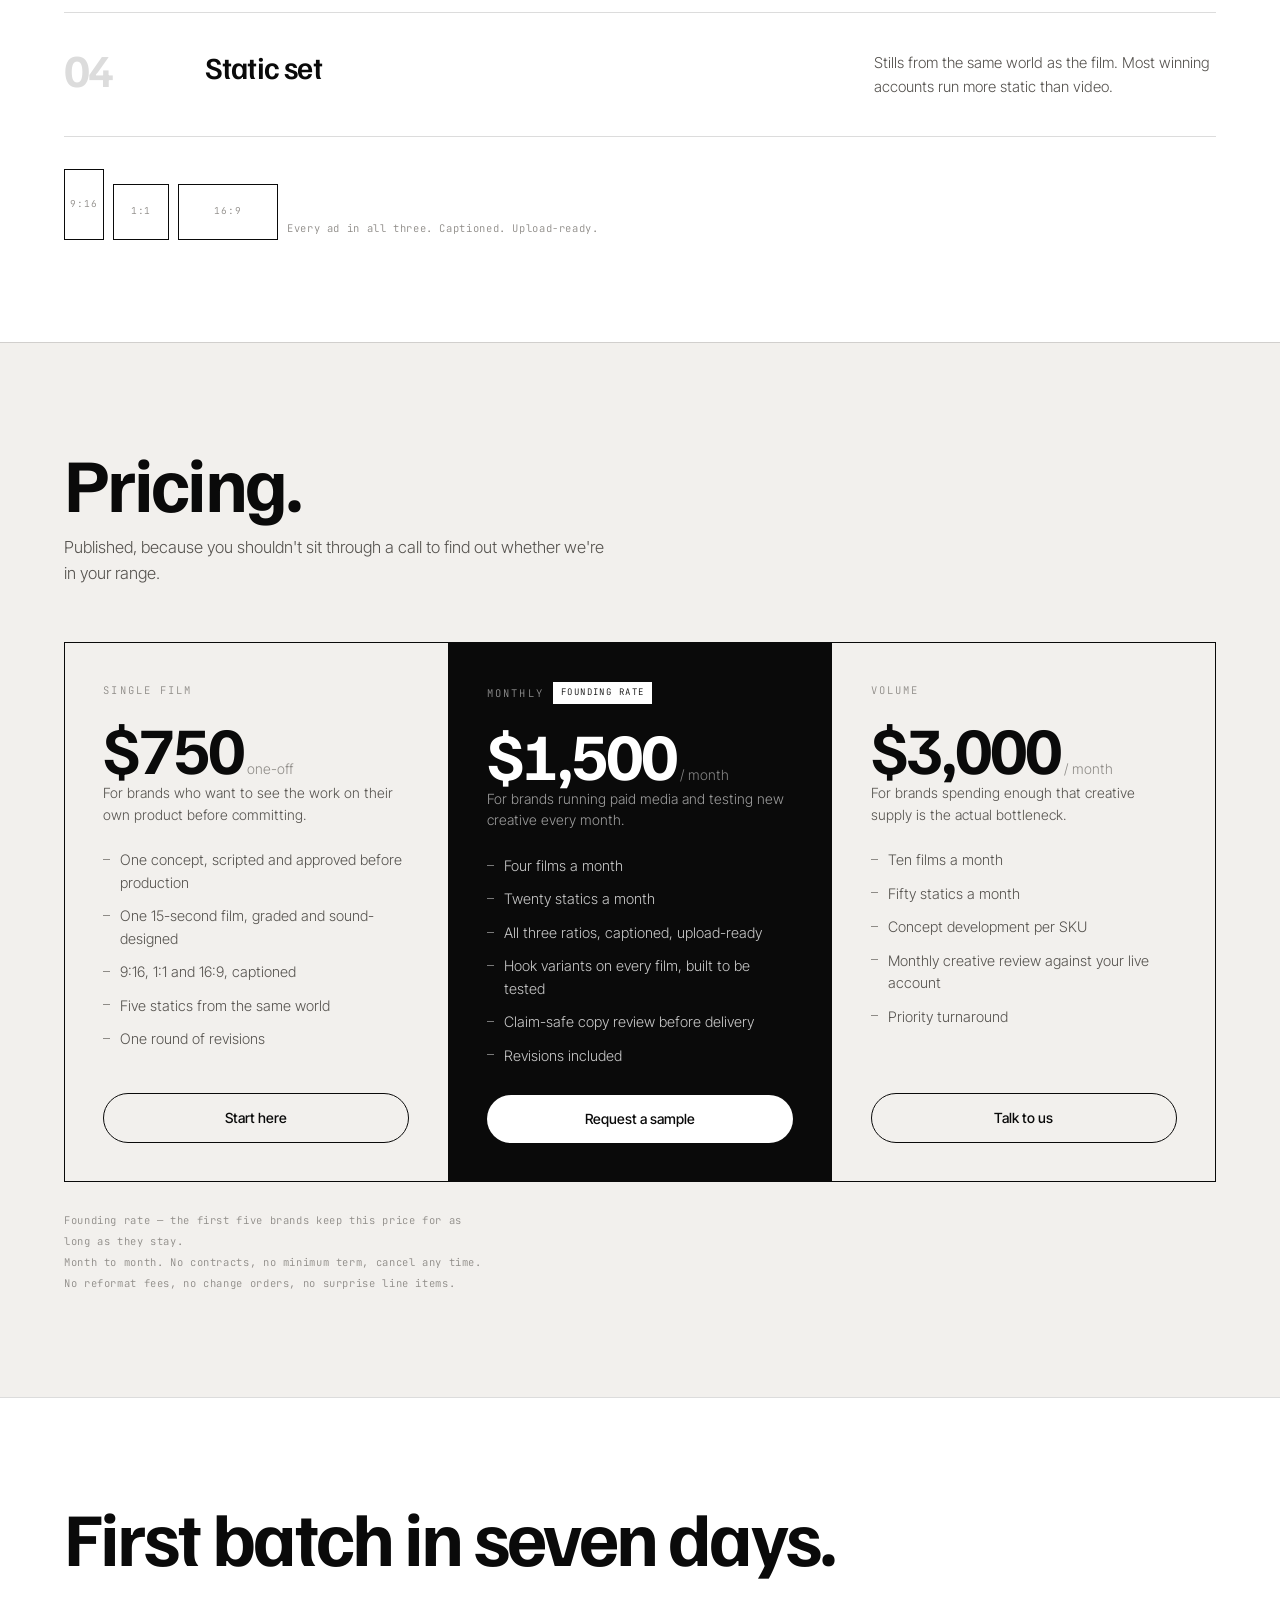
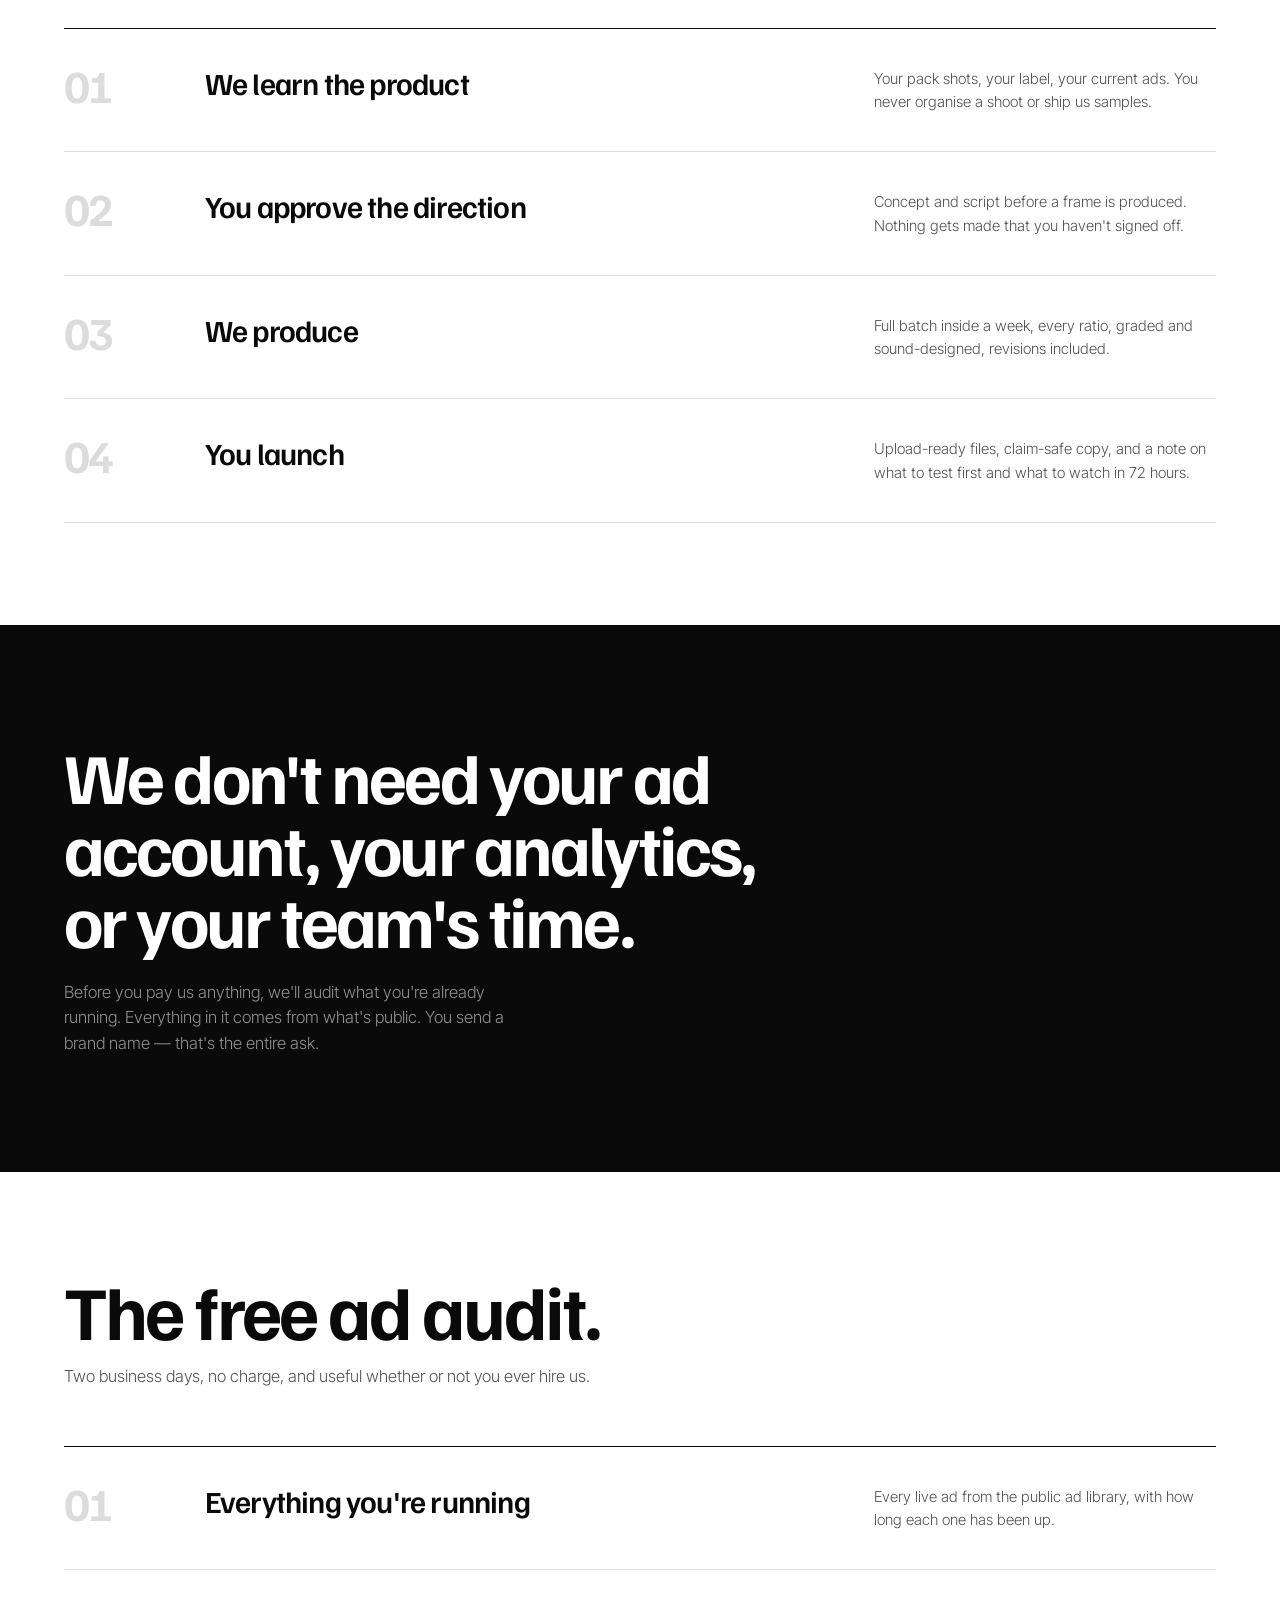
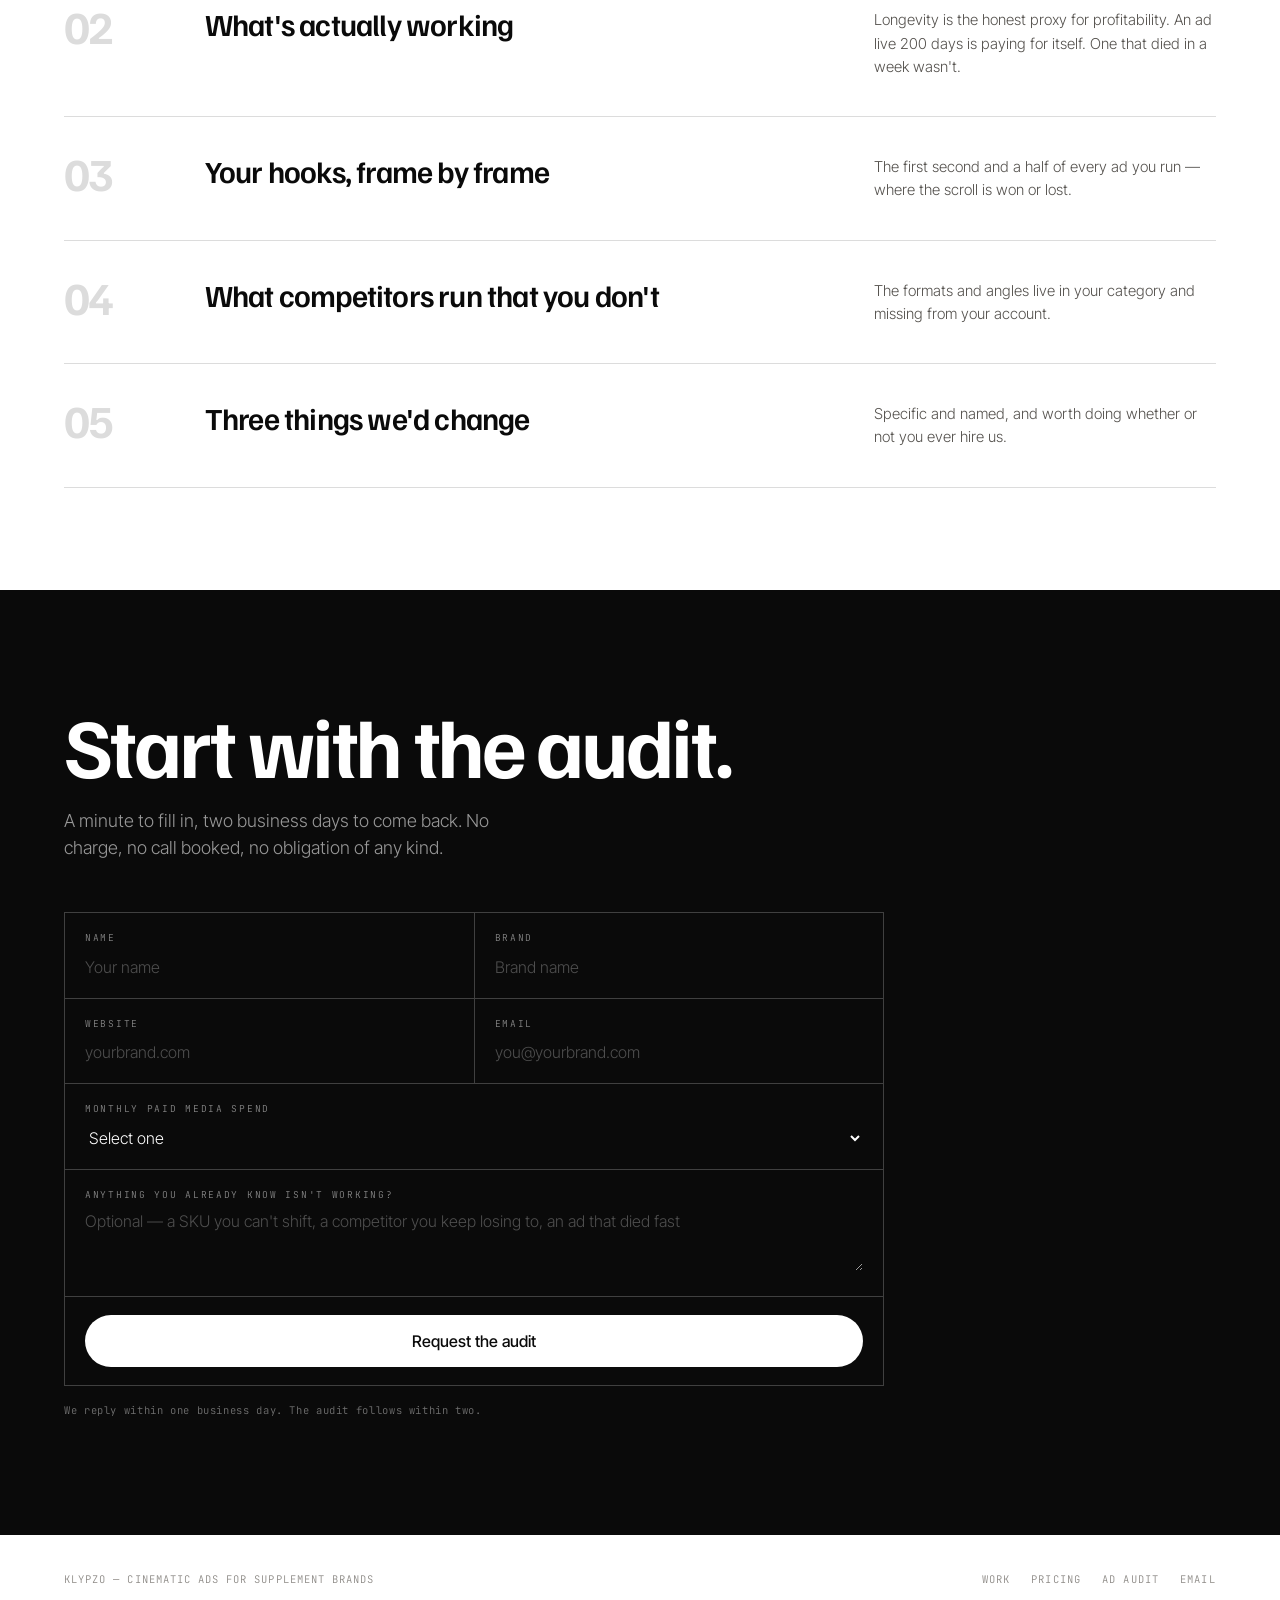
==== commit b6523253: "Add files via upload" ====
--- a/index.html
+++ b/index.html
@@ -17,8 +17,6 @@
   .form-ok p{color:rgba(255,255,255,.6);font-size:16px;max-width:44ch}
   .form.sending{opacity:.55;pointer-events:none}
   .form-err{margin-top:14px;font-family:var(--mono);font-size:11px;letter-spacing:.06em;color:#FF8A6B}
-  /* stacked case-study blocks */
-  .feature-work + .feature-work{margin-top:clamp(30px,4vw,56px)}
 </style>
 </head>
 <body>
@@ -67,51 +65,22 @@
     <div class="wrap">
       <div class="sec-head rise">
         <h2 class="sec-title">The work.</h2>
-        <p class="sec-sub">Three films, three categories. No UGC, no stock footage, no founder holding a tub to camera.</p>
-      </div>
-
-      <!-- ═══════════════════════════════════════════════════════
-           ADD A PIECE: copy one whole .feature-work block below,
-           drop the files into /work/ and /img/, then change the
-           video sources, the poster, the tag, the title and the
-           writeup. Newest work goes at the top.
-           ═══════════════════════════════════════════════════════ -->
-
-      <div class="feature-work rise">
+        <p class="sec-sub">The mechanism first. What the product actually does, made visible — then the product.</p>
+      </div>
+
+      <div class="grid rise">
+
         <article class="piece">
           <div class="piece-screen">
-            <span class="piece-tag">Nootropics</span>
-            <video poster="img/nootropic.jpg" autoplay muted loop playsinline preload="metadata">
-              <source src="work/nootropic-pasture.webm" type="video/webm">
-              <source src="work/nootropic-pasture.mp4" type="video/mp4">
+            <span class="piece-tag">Creatine</span>
+            <video poster="img/f270.jpg" autoplay muted loop playsinline preload="metadata">
+              <source src="work/one-object-match.webm" type="video/webm">
+              <source src="work/one-object-match.mp4" type="video/mp4">
             </video>
           </div>
-          <div class="piece-meta"><h3>The Pasture</h3><span>0:15 · 9:16</span></div>
+          <div class="piece-meta"><h3>The Match</h3><span>0:15 · 9:16</span></div>
         </article>
 
-        <div class="fw-note">
-          <div class="fw-kicker">Narrative film · Nootropics</div>
-          <h3>She could always drive like that.</h3>
-          <p>
-            A nootropic doesn't turn you into someone else. It gets you to the version of
-            yourself that was already in there. So the film never explains the product and
-            nobody says a word — a woman walks her cows across a flat grey field, a car tears
-            past on the road behind her, she drinks, and then she drives better than you do.
-          </p>
-          <p>
-            Fifteen seconds in one continuous take, no stitched clips. Character, car, field
-            and can were locked to reference plates before a frame was produced, which is why
-            she's the same woman in all sixteen cuts.
-          </p>
-          <div class="fw-specs">
-            <div>Format<b>Narrative film</b></div>
-            <div>Length<b>15 seconds</b></div>
-            <div>Delivered<b>9:16 · 1:1 · 16:9</b></div>
-          </div>
-        </div>
-      </div>
-
-      <div class="feature-work rise">
         <article class="piece">
           <div class="piece-screen">
             <span class="piece-tag">Protein</span>
@@ -123,57 +92,12 @@
           <div class="piece-meta"><h3>Zack D Style — Protein</h3><span>0:20 · 9:16</span></div>
         </article>
 
-        <div class="fw-note">
-          <div class="fw-kicker">Mechanism film · Protein</div>
-          <h3>What actually happens when a muscle fibre tears.</h3>
-          <p>
-            Lifting doesn't build muscle. It damages it. Growth happens during the repair,
-            and the repair can only use the material you give it — so the film goes inside
-            the arm. Fibres split open under load, then protein and branched-chain amino
-            acids flood the tear and stitch it back together.
-          </p>
-          <p>
-            Built in the explainer format currently dominating supplement advertising, the
-            one people actually watch to the end. Produced start to finish without a camera.
-          </p>
-          <div class="fw-specs">
-            <div>Format<b>Mechanism film</b></div>
-            <div>Length<b>20 seconds</b></div>
-            <div>Delivered<b>9:16 · 1:1 · 16:9</b></div>
-          </div>
-        </div>
-      </div>
-
-      <div class="feature-work rise">
-        <article class="piece">
-          <div class="piece-screen">
-            <span class="piece-tag">Creatine</span>
-            <video poster="img/f270.jpg" autoplay muted loop playsinline preload="metadata">
-              <source src="work/one-object-match.webm" type="video/webm">
-              <source src="work/one-object-match.mp4" type="video/mp4">
-            </video>
-          </div>
-          <div class="piece-meta"><h3>The Match</h3><span>0:15 · 9:16</span></div>
-        </article>
-
-        <div class="fw-note">
-          <div class="fw-kicker">Product film · Creatine</div>
-          <h3>A match that burns out, and lights again.</h3>
-          <p>
-            Creatine isn't a stimulant and it doesn't give you a bigger tank — it recharges
-            the one you have. So the ad is a single match: it fires, it burns down in ten
-            seconds, it dies to carbon. Then it lights again.
-          </p>
-          <p>
-            No people, no stock footage, no borrowed clips. One object, lit once, doing the
-            one thing the product actually does.
-          </p>
-          <div class="fw-specs">
-            <div>Format<b>Product film</b></div>
-            <div>Length<b>15 seconds</b></div>
-            <div>Delivered<b>9:16 · 1:1 · 16:9</b></div>
-          </div>
-        </div>
+        <!-- ═══════════════════════════════════════════════════════
+             ADD A PIECE: copy an <article> block above, drop the
+             files into /work/ and /img/, then change the src, the
+             <h3> and the tag. The grid reflows on its own.
+             ═══════════════════════════════════════════════════════ -->
+
       </div>
 
       <p class="grid-note">Spec work — produced independently, not commissioned by the brands shown.</p>
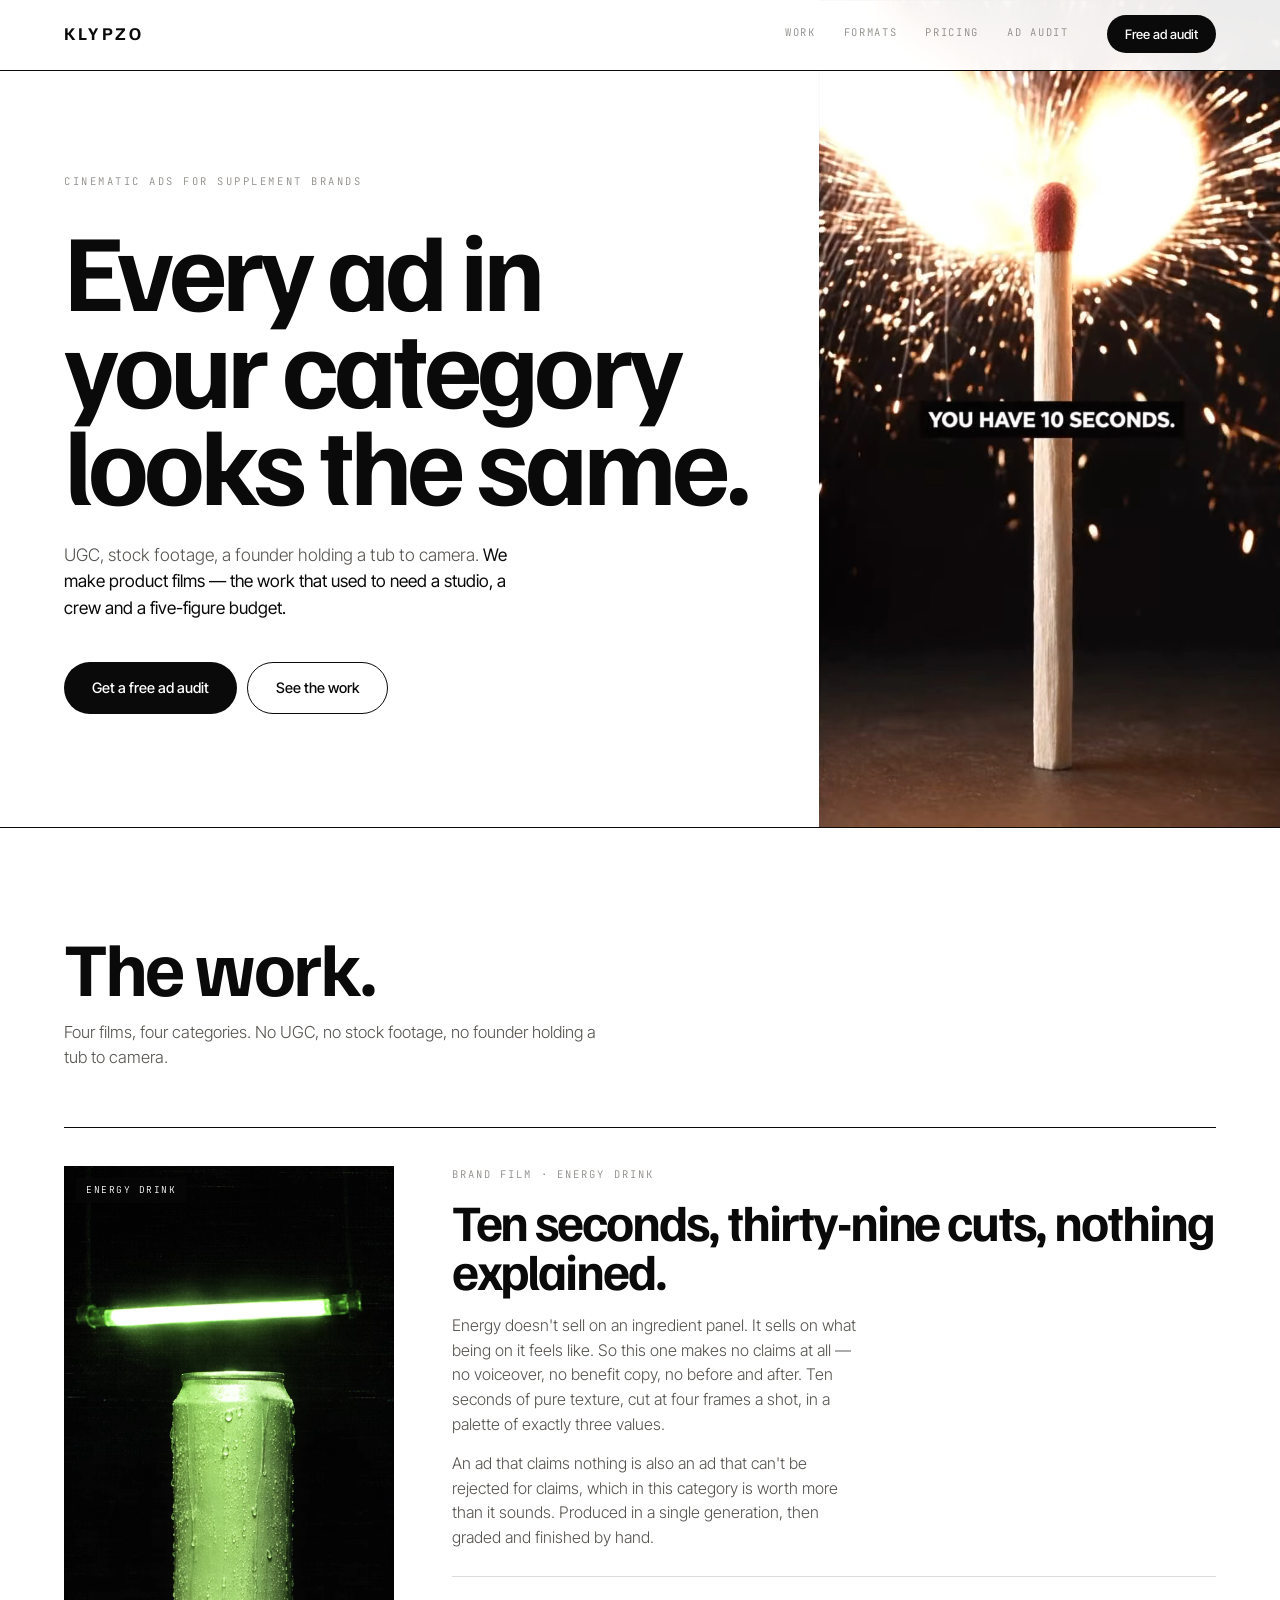
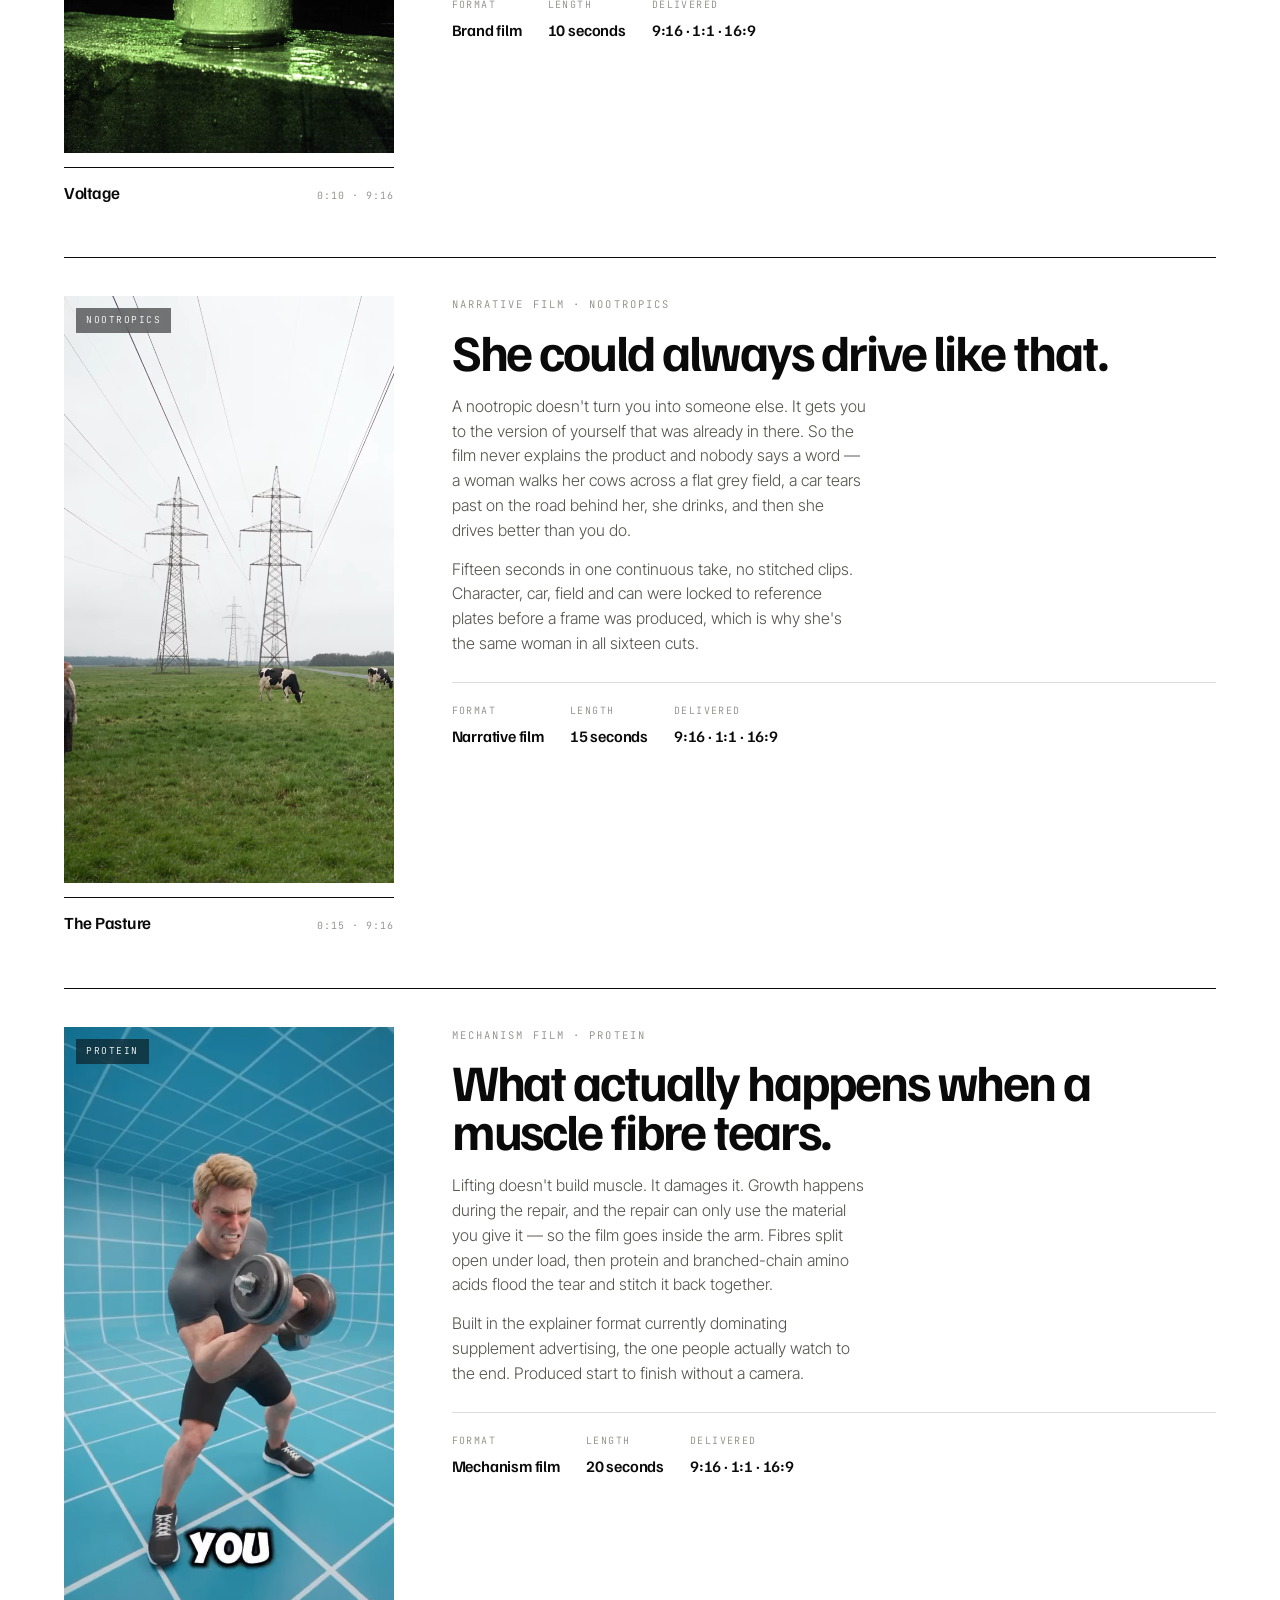
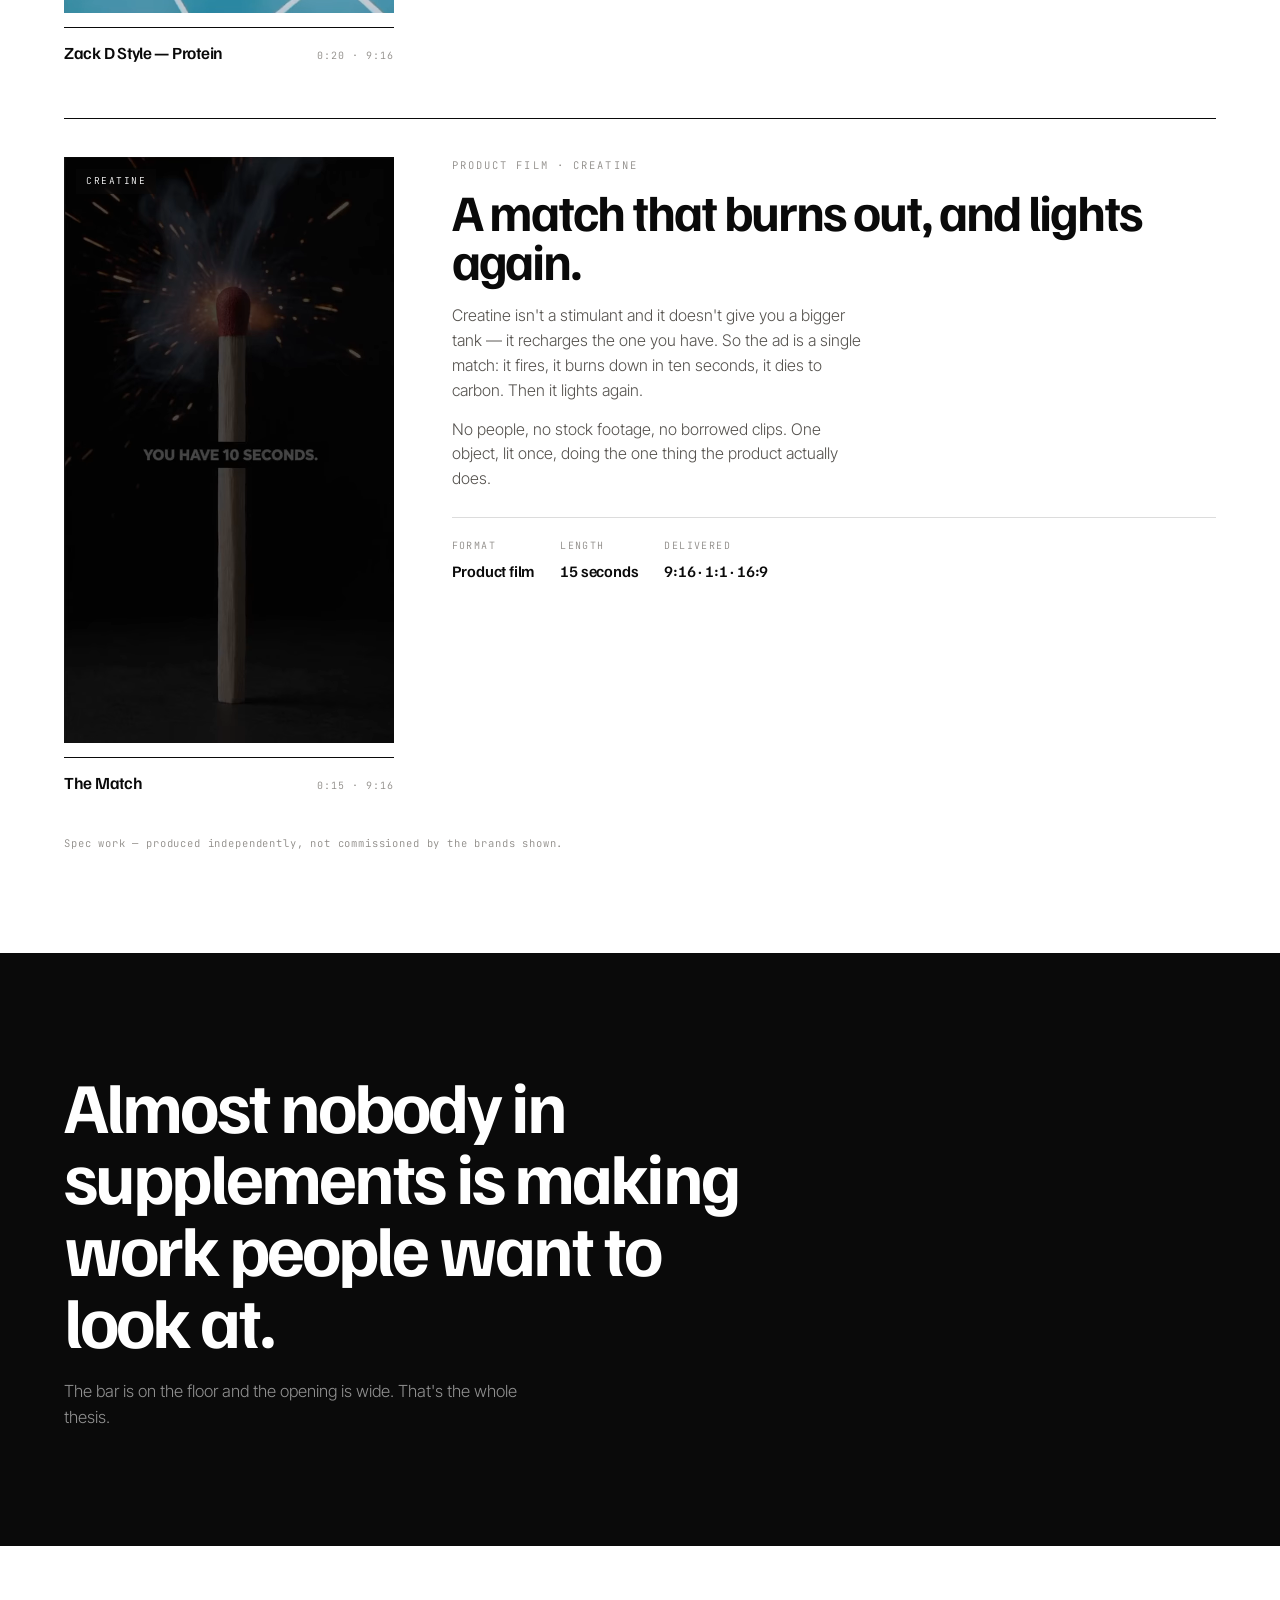
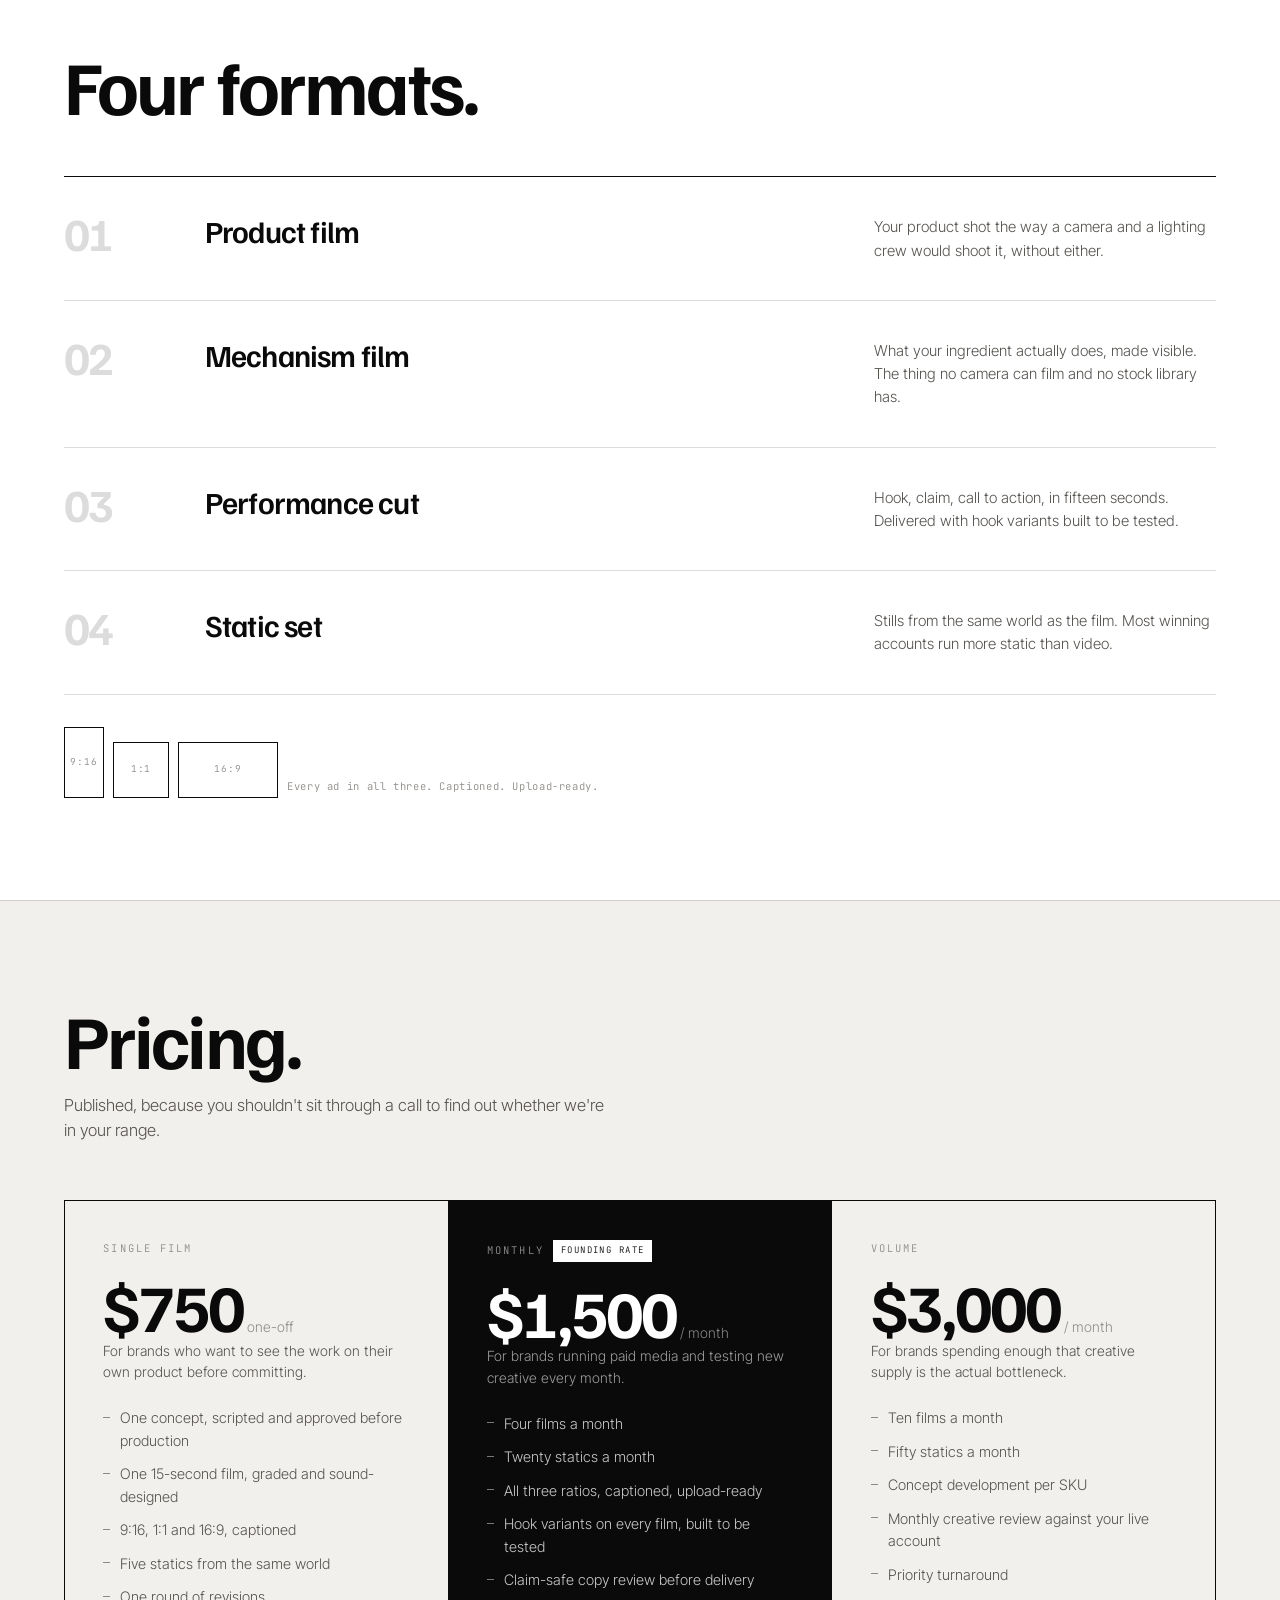
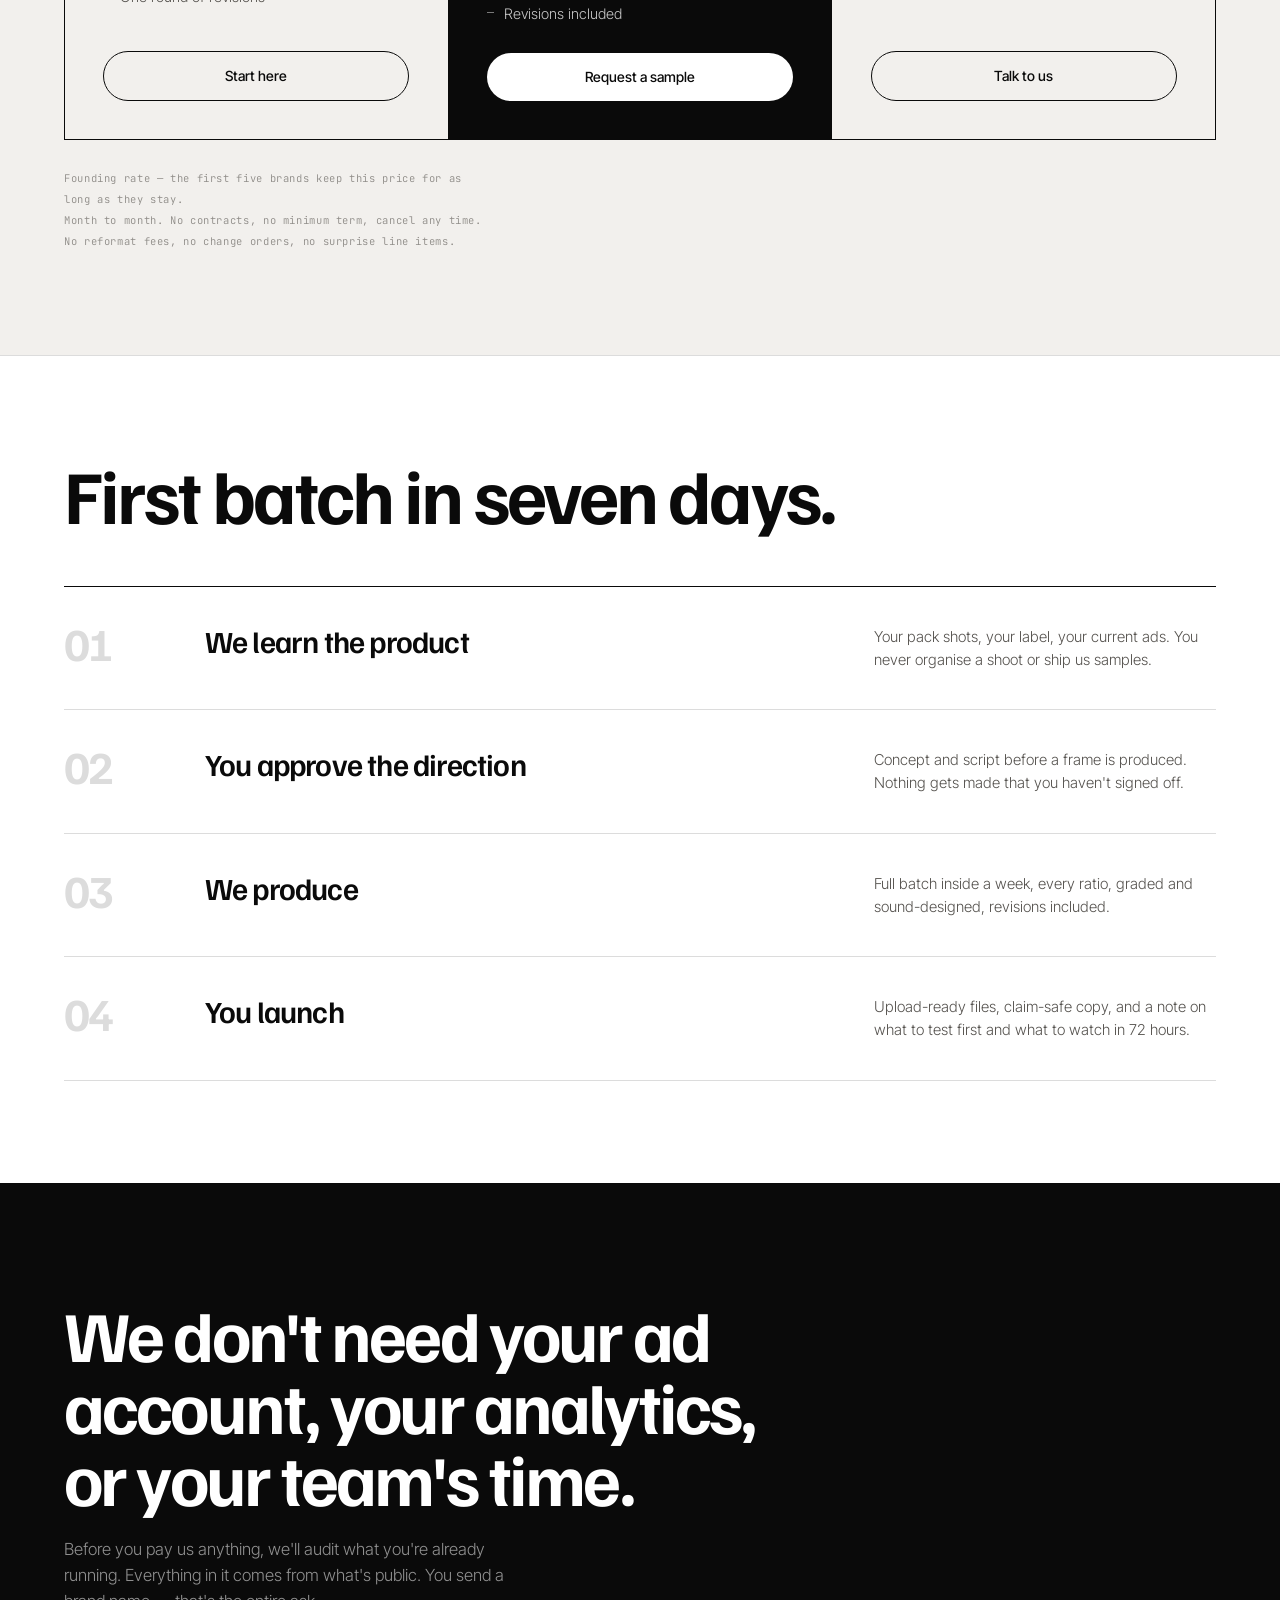
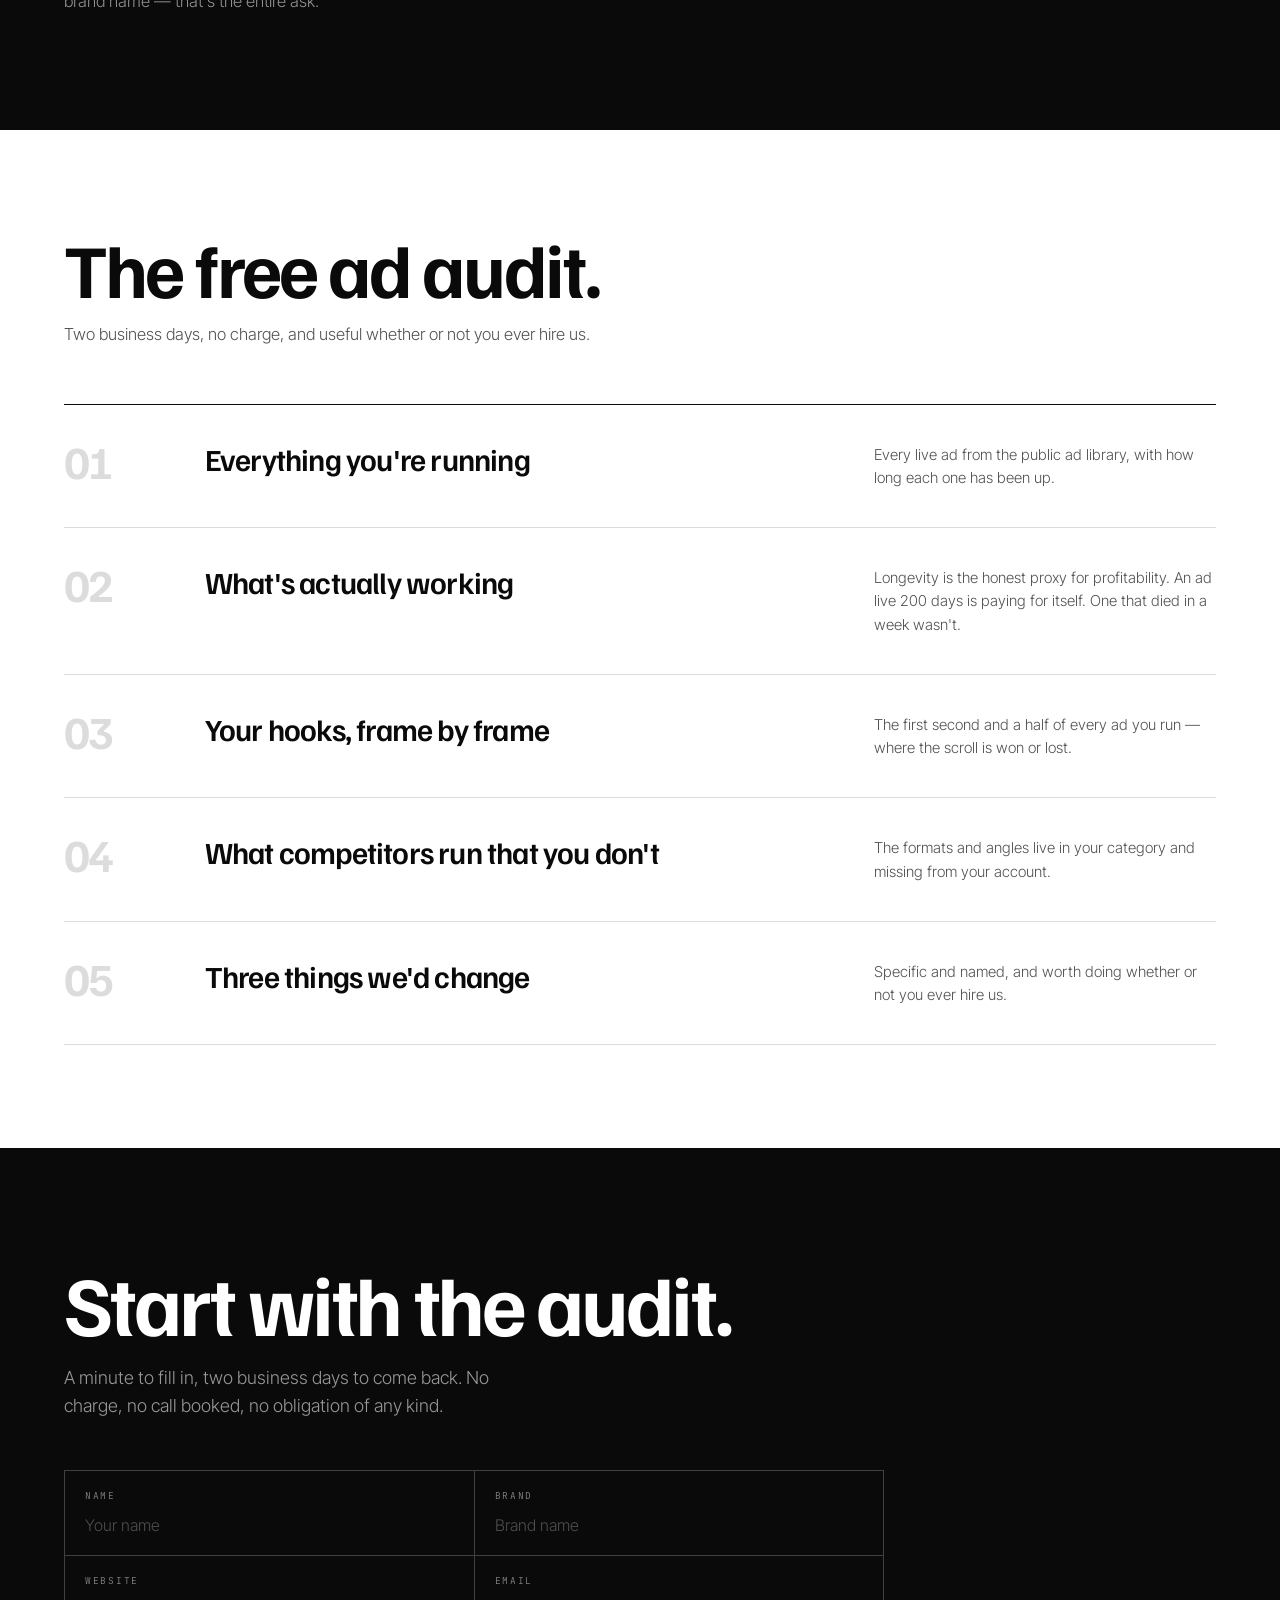
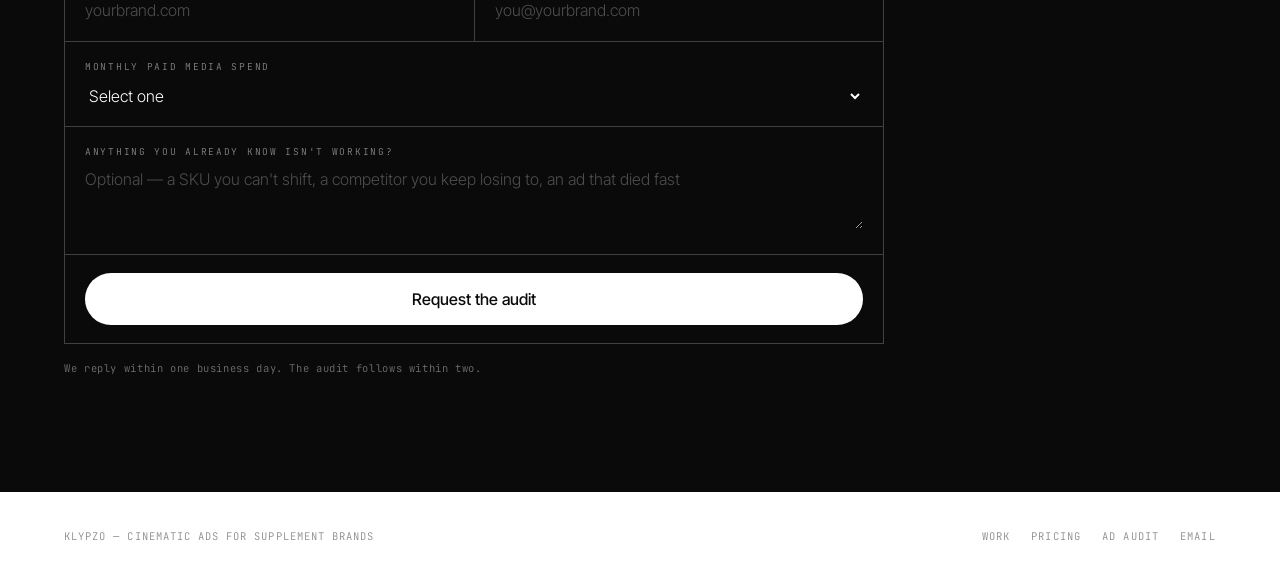
==== commit 28a8bd5f: "Revise feature work sections in index.html Updated content and structure for feature work sections, " ====
--- a/index.html
+++ b/index.html
@@ -17,6 +17,8 @@
   .form-ok p{color:rgba(255,255,255,.6);font-size:16px;max-width:44ch}
   .form.sending{opacity:.55;pointer-events:none}
   .form-err{margin-top:14px;font-family:var(--mono);font-size:11px;letter-spacing:.06em;color:#FF8A6B}
+  /* stacked case-study blocks */
+  .feature-work + .feature-work{margin-top:clamp(30px,4vw,56px)}
 </style>
 </head>
 <body>
@@ -65,11 +67,118 @@
     <div class="wrap">
       <div class="sec-head rise">
         <h2 class="sec-title">The work.</h2>
-        <p class="sec-sub">The mechanism first. What the product actually does, made visible — then the product.</p>
-      </div>
-
-      <div class="grid rise">
-
+        <p class="sec-sub">Four films, four categories. No UGC, no stock footage, no founder holding a tub to camera.</p>
+      </div>
+
+      <!-- ═══════════════════════════════════════════════════════
+           ADD A PIECE: copy one whole .feature-work block below,
+           drop the files into /work/ and /img/, then change the
+           video sources, the poster, the tag, the title and the
+           writeup. Newest work goes at the top.
+           ═══════════════════════════════════════════════════════ -->
+
+      <div class="feature-work rise">
+        <article class="piece">
+          <div class="piece-screen">
+            <span class="piece-tag">Energy drink</span>
+            <video poster="img/volt.jpg" autoplay muted loop playsinline preload="metadata">
+              <source src="work/volt-y2k.webm" type="video/webm">
+              <source src="work/volt-y2k.mp4" type="video/mp4">
+            </video>
+          </div>
+          <div class="piece-meta"><h3>Voltage</h3><span>0:10 · 9:16</span></div>
+        </article>
+
+        <div class="fw-note">
+          <div class="fw-kicker">Brand film · Energy drink</div>
+          <h3>Ten seconds, thirty-nine cuts, nothing explained.</h3>
+          <p>
+            Energy doesn't sell on an ingredient panel. It sells on what being on it feels
+            like. So this one makes no claims at all — no voiceover, no benefit copy, no
+            before and after. Ten seconds of pure texture, cut at four frames a shot, in a
+            palette of exactly three values.
+          </p>
+          <p>
+            An ad that claims nothing is also an ad that can't be rejected for claims, which
+            in this category is worth more than it sounds. Produced in a single generation,
+            then graded and finished by hand.
+          </p>
+          <div class="fw-specs">
+            <div>Format<b>Brand film</b></div>
+            <div>Length<b>10 seconds</b></div>
+            <div>Delivered<b>9:16 · 1:1 · 16:9</b></div>
+          </div>
+        </div>
+      </div>
+
+      <div class="feature-work rise">
+        <article class="piece">
+          <div class="piece-screen">
+            <span class="piece-tag">Nootropics</span>
+            <video poster="img/nootropic.jpg" autoplay muted loop playsinline preload="metadata">
+              <source src="work/nootropic-pasture.webm" type="video/webm">
+              <source src="work/nootropic-pasture.mp4" type="video/mp4">
+            </video>
+          </div>
+          <div class="piece-meta"><h3>The Pasture</h3><span>0:15 · 9:16</span></div>
+        </article>
+
+        <div class="fw-note">
+          <div class="fw-kicker">Narrative film · Nootropics</div>
+          <h3>She could always drive like that.</h3>
+          <p>
+            A nootropic doesn't turn you into someone else. It gets you to the version of
+            yourself that was already in there. So the film never explains the product and
+            nobody says a word — a woman walks her cows across a flat grey field, a car tears
+            past on the road behind her, she drinks, and then she drives better than you do.
+          </p>
+          <p>
+            Fifteen seconds in one continuous take, no stitched clips. Character, car, field
+            and can were locked to reference plates before a frame was produced, which is why
+            she's the same woman in all sixteen cuts.
+          </p>
+          <div class="fw-specs">
+            <div>Format<b>Narrative film</b></div>
+            <div>Length<b>15 seconds</b></div>
+            <div>Delivered<b>9:16 · 1:1 · 16:9</b></div>
+          </div>
+        </div>
+      </div>
+
+      <div class="feature-work rise">
+        <article class="piece">
+          <div class="piece-screen">
+            <span class="piece-tag">Protein</span>
+            <video poster="img/protein.jpg" autoplay muted loop playsinline preload="metadata">
+              <source src="work/protein-rebuild.webm" type="video/webm">
+              <source src="work/protein-rebuild.mp4" type="video/mp4">
+            </video>
+          </div>
+          <div class="piece-meta"><h3>Zack D Style — Protein</h3><span>0:20 · 9:16</span></div>
+        </article>
+
+        <div class="fw-note">
+          <div class="fw-kicker">Mechanism film · Protein</div>
+          <h3>What actually happens when a muscle fibre tears.</h3>
+          <p>
+            Lifting doesn't build muscle. It damages it. Growth happens during the repair,
+            and the repair can only use the material you give it — so the film goes inside
+            the arm. Fibres split open under load, then protein and branched-chain amino
+            acids flood the tear and stitch it back together.
+          </p>
+          <p>
+            Built in the explainer format currently dominating supplement advertising, the
+            one people actually watch to the end. Produced start to finish without a camera.
+          </p>
+          <div class="fw-specs">
+            <div>Format<b>Mechanism film</b></div>
+            <div>Length<b>20 seconds</b></div>
+            <div>Delivered<b>9:16 · 1:1 · 16:9</b></div>
+          </div>
+        </div>
+      </div>
+
+      <div class="feature-work rise">
         <article class="piece">
           <div class="piece-screen">
             <span class="piece-tag">Creatine</span>
@@ -81,23 +190,24 @@
           <div class="piece-meta"><h3>The Match</h3><span>0:15 · 9:16</span></div>
         </article>
 
-        <article class="piece">
-          <div class="piece-screen">
-            <span class="piece-tag">Protein</span>
-            <video poster="img/protein.jpg" autoplay muted loop playsinline preload="metadata">
-              <source src="work/protein-rebuild.webm" type="video/webm">
-              <source src="work/protein-rebuild.mp4" type="video/mp4">
-            </video>
-          </div>
-          <div class="piece-meta"><h3>Zack D Style — Protein</h3><span>0:20 · 9:16</span></div>
-        </article>
-
-        <!-- ═══════════════════════════════════════════════════════
-             ADD A PIECE: copy an <article> block above, drop the
-             files into /work/ and /img/, then change the src, the
-             <h3> and the tag. The grid reflows on its own.
-             ═══════════════════════════════════════════════════════ -->
-
+        <div class="fw-note">
+          <div class="fw-kicker">Product film · Creatine</div>
+          <h3>A match that burns out, and lights again.</h3>
+          <p>
+            Creatine isn't a stimulant and it doesn't give you a bigger tank — it recharges
+            the one you have. So the ad is a single match: it fires, it burns down in ten
+            seconds, it dies to carbon. Then it lights again.
+          </p>
+          <p>
+            No people, no stock footage, no borrowed clips. One object, lit once, doing the
+            one thing the product actually does.
+          </p>
+          <div class="fw-specs">
+            <div>Format<b>Product film</b></div>
+            <div>Length<b>15 seconds</b></div>
+            <div>Delivered<b>9:16 · 1:1 · 16:9</b></div>
+          </div>
+        </div>
       </div>
 
       <p class="grid-note">Spec work — produced independently, not commissioned by the brands shown.</p>
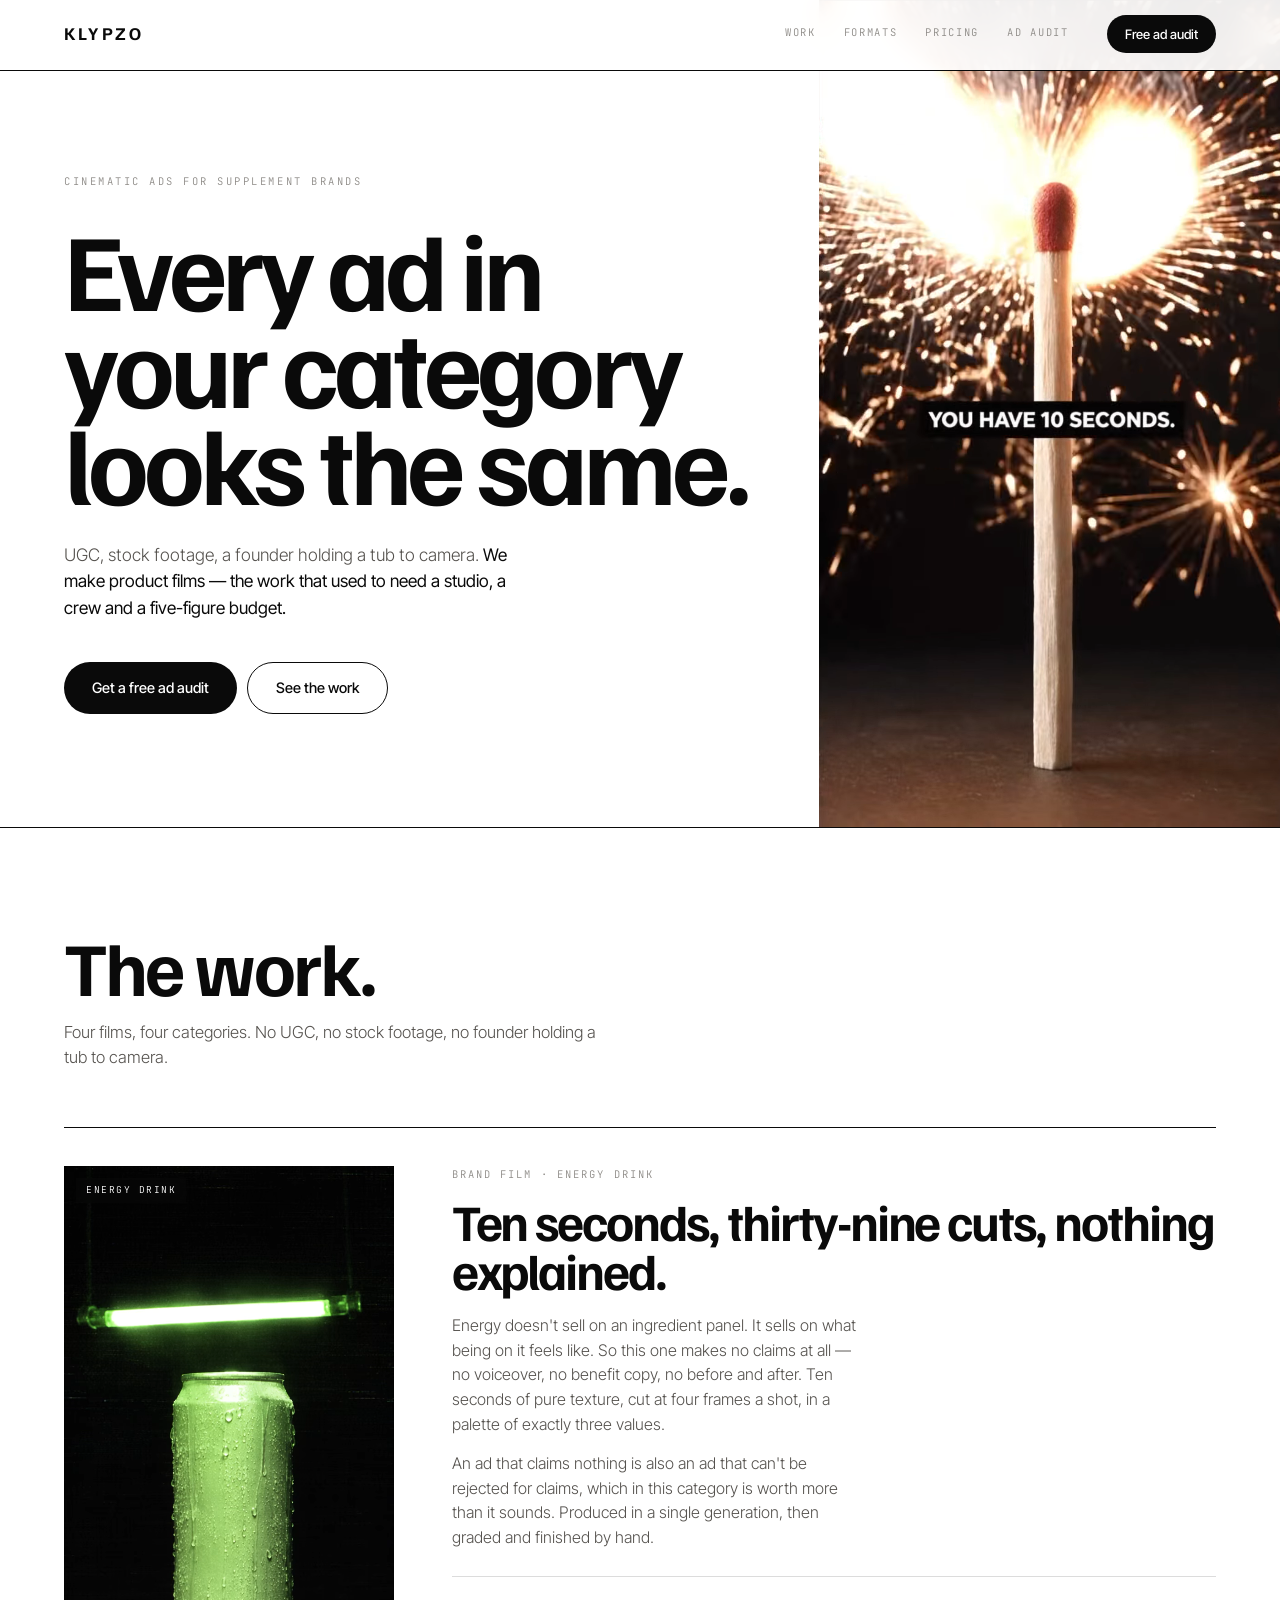
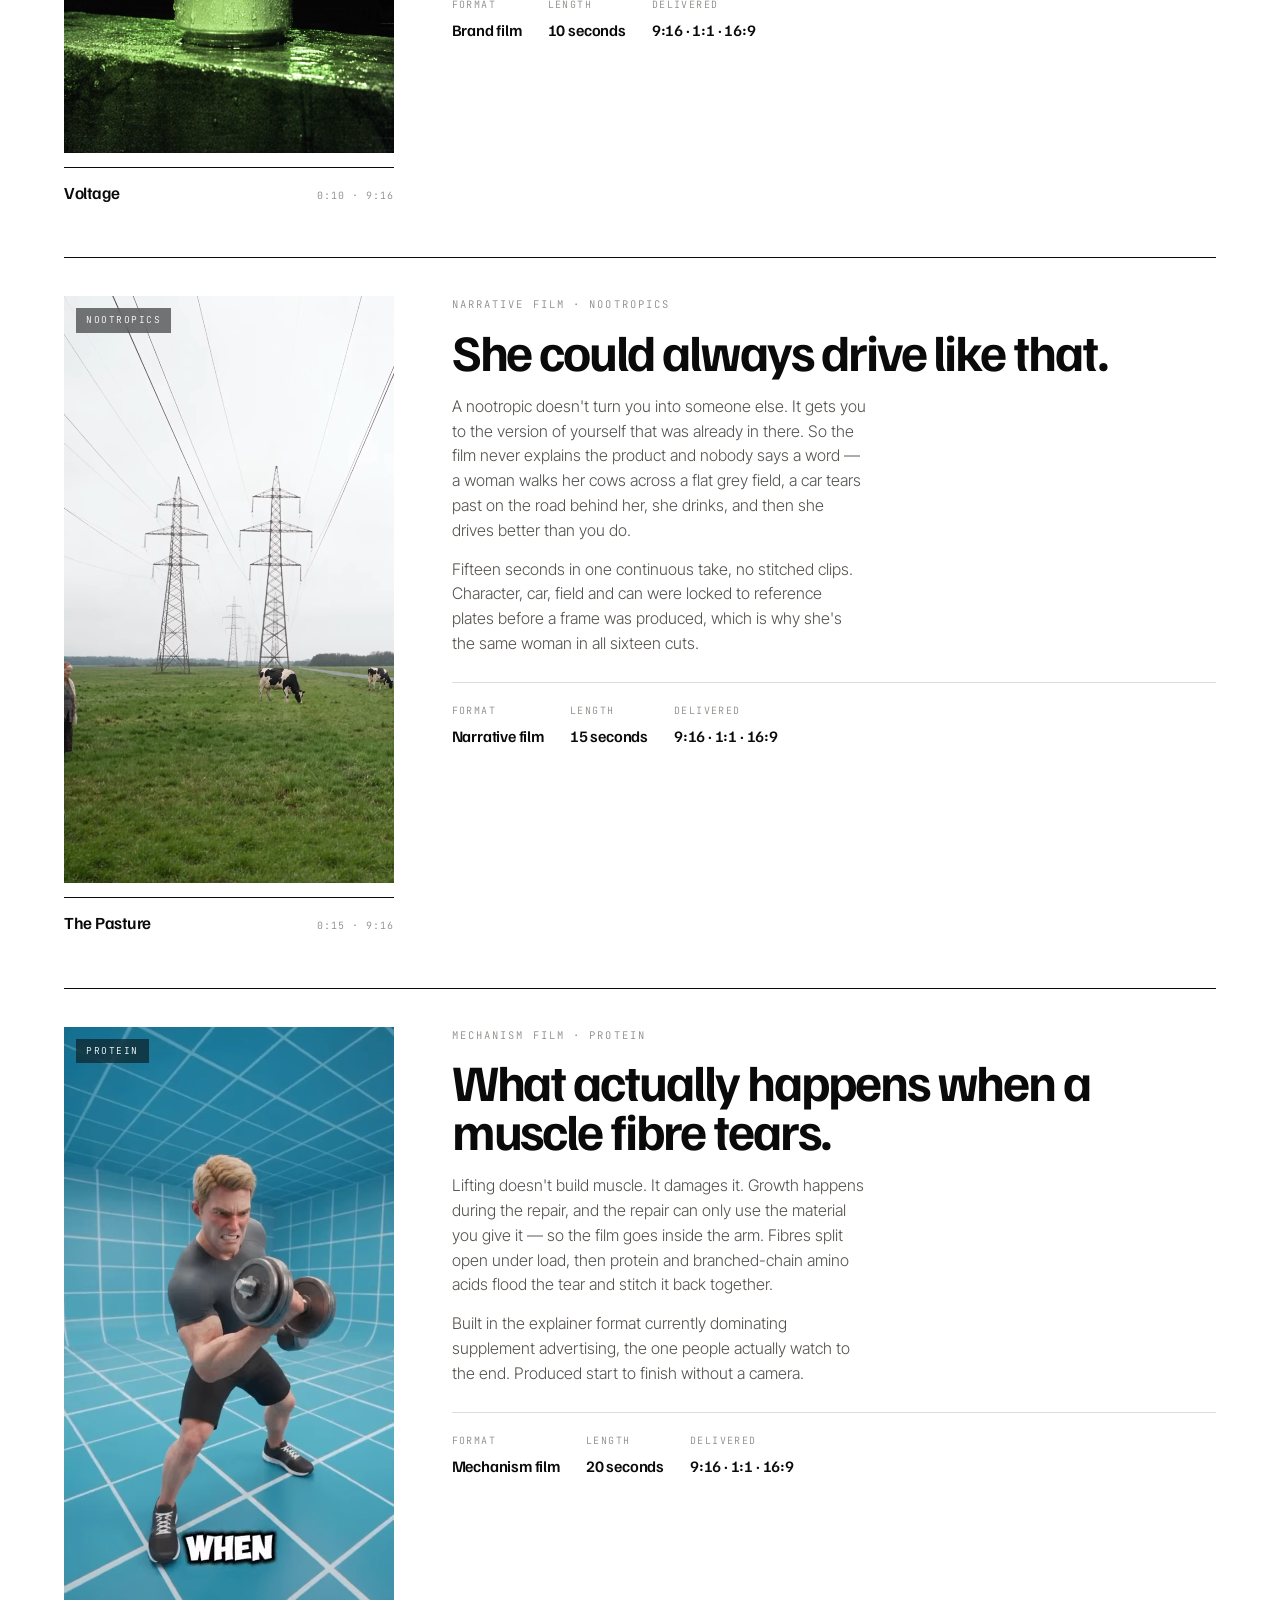
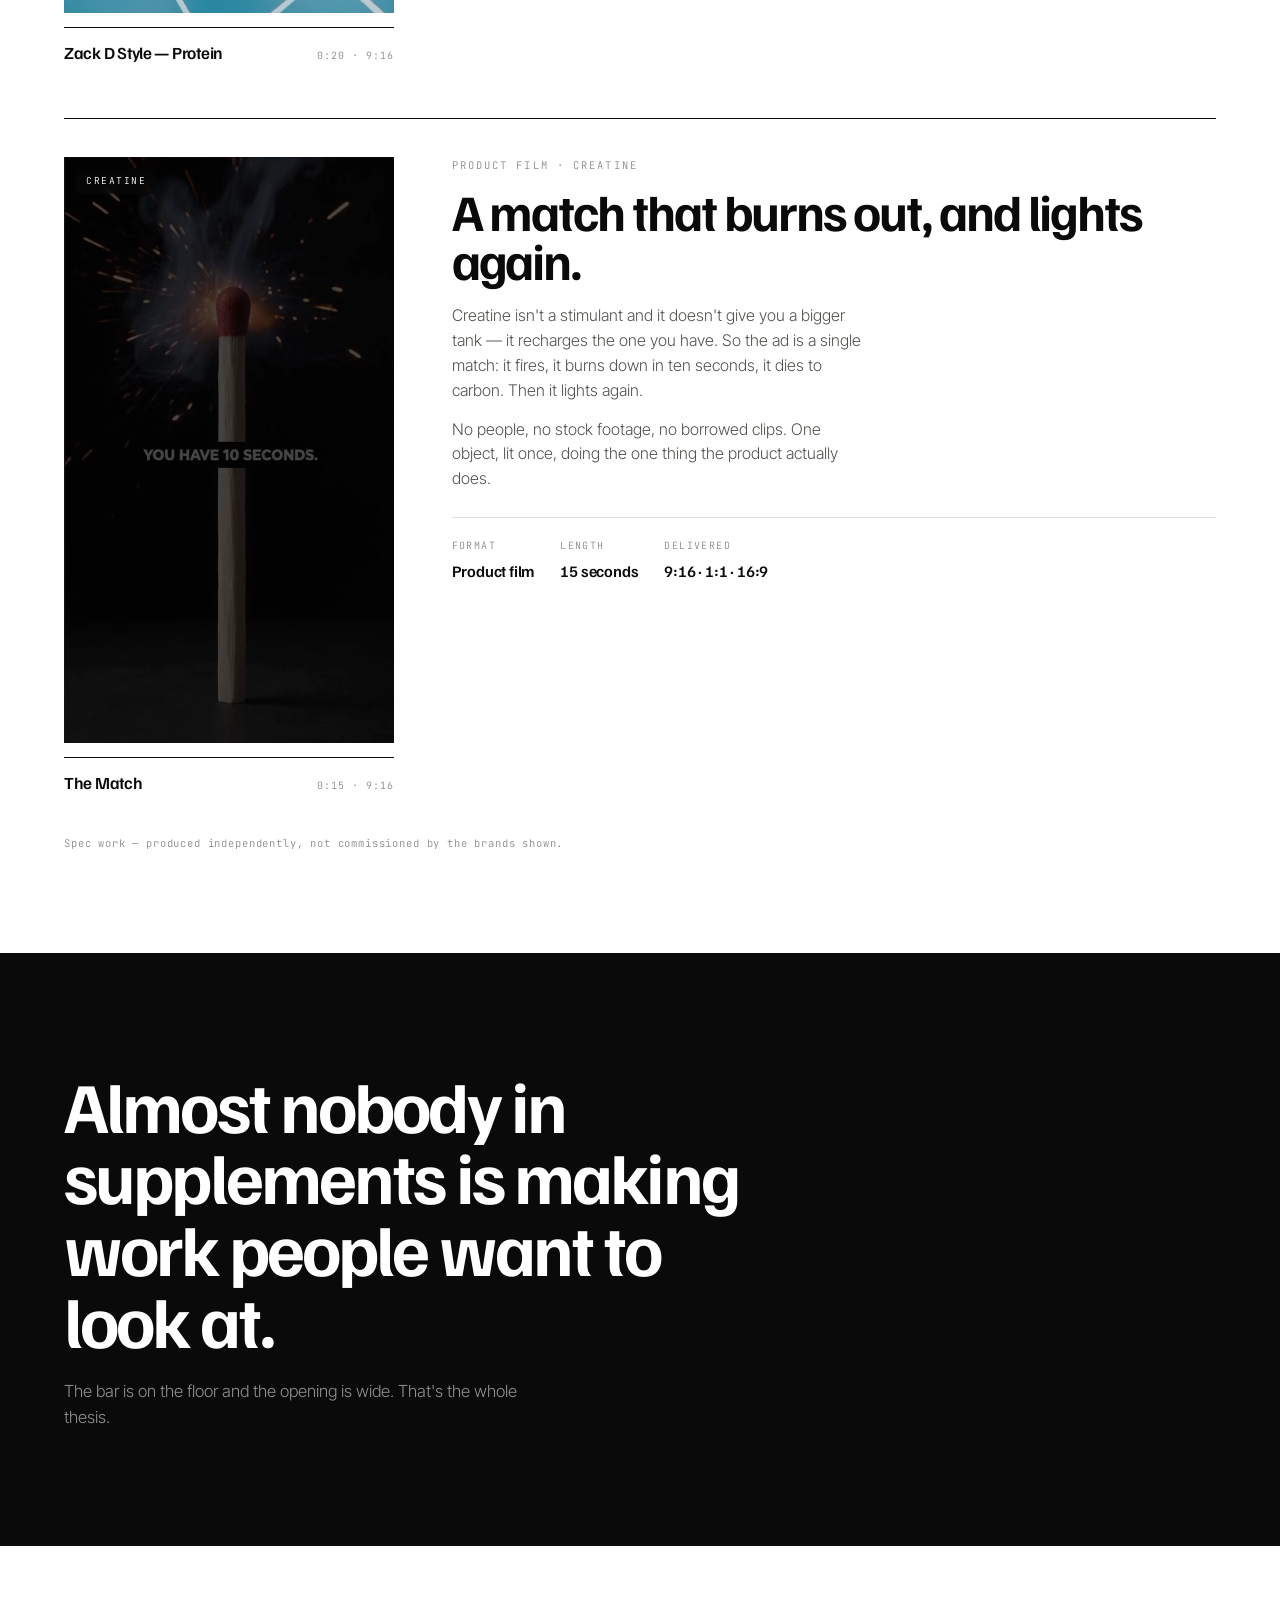
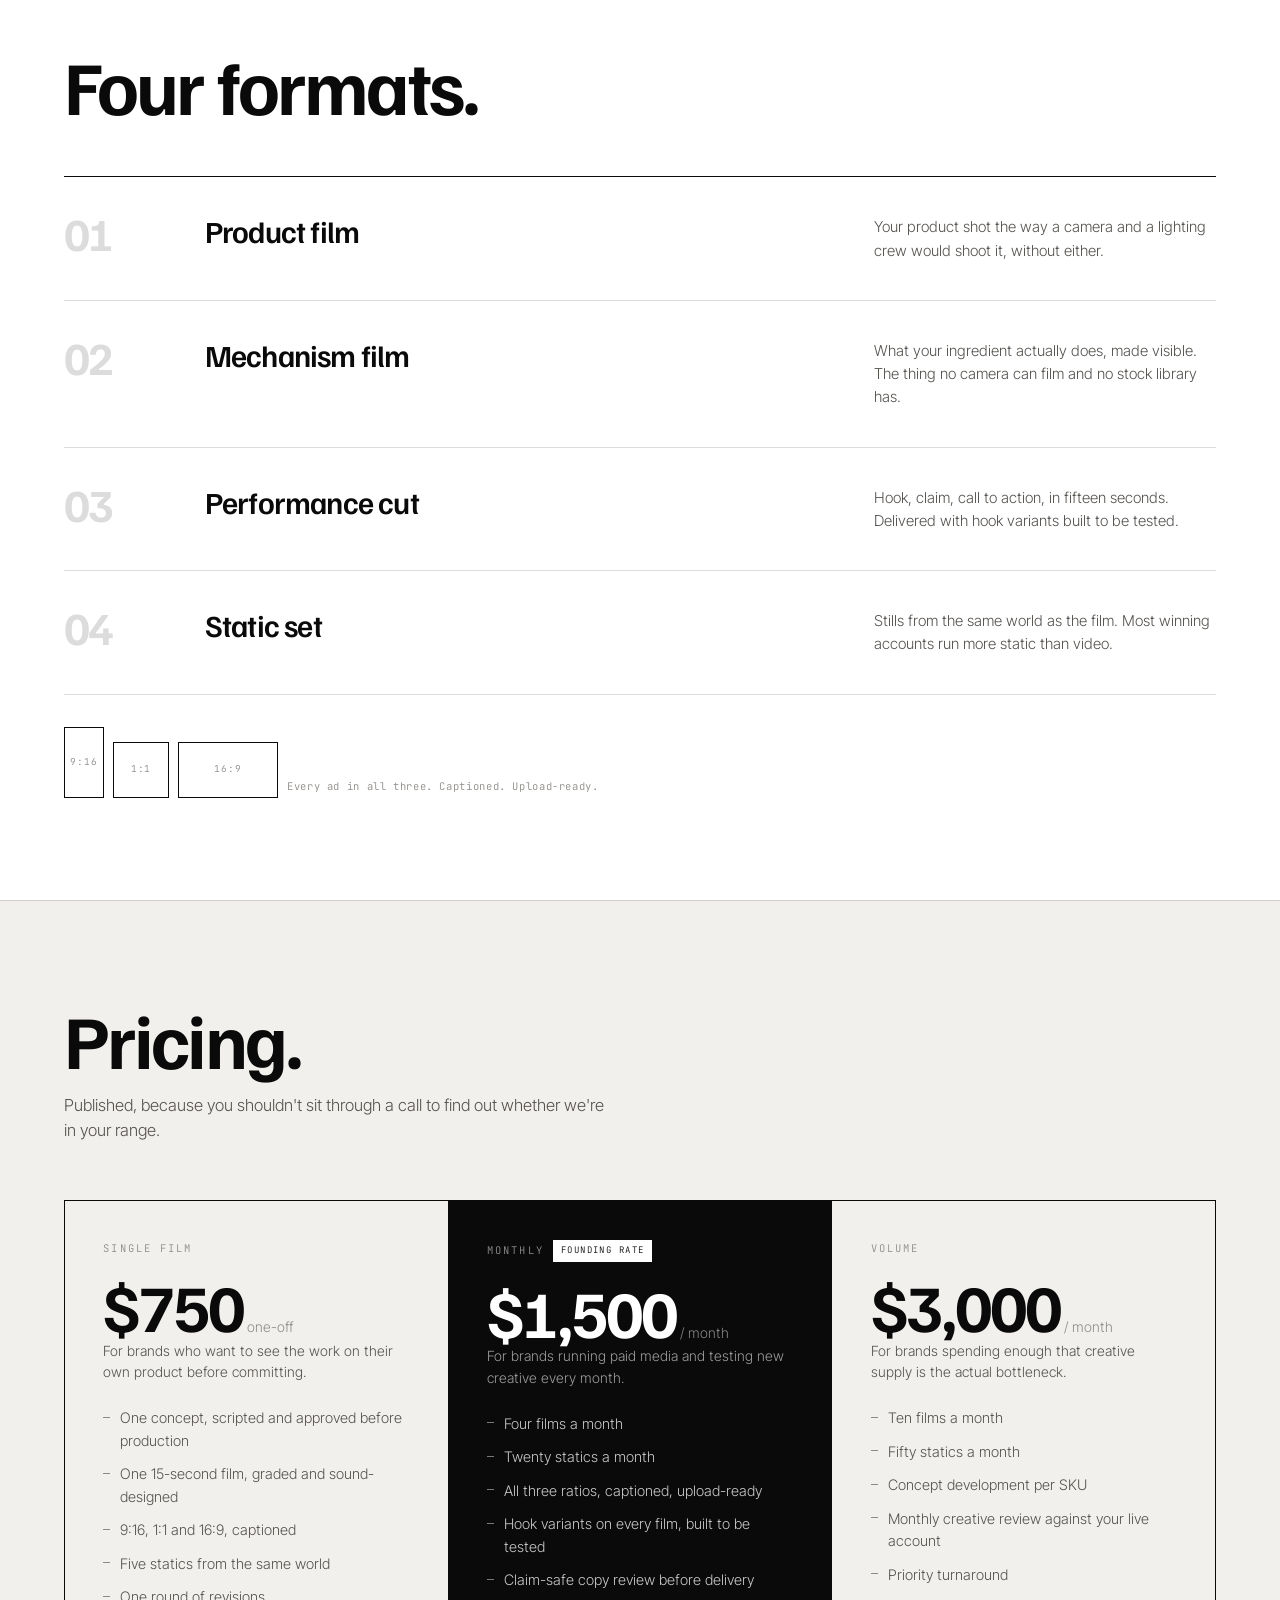
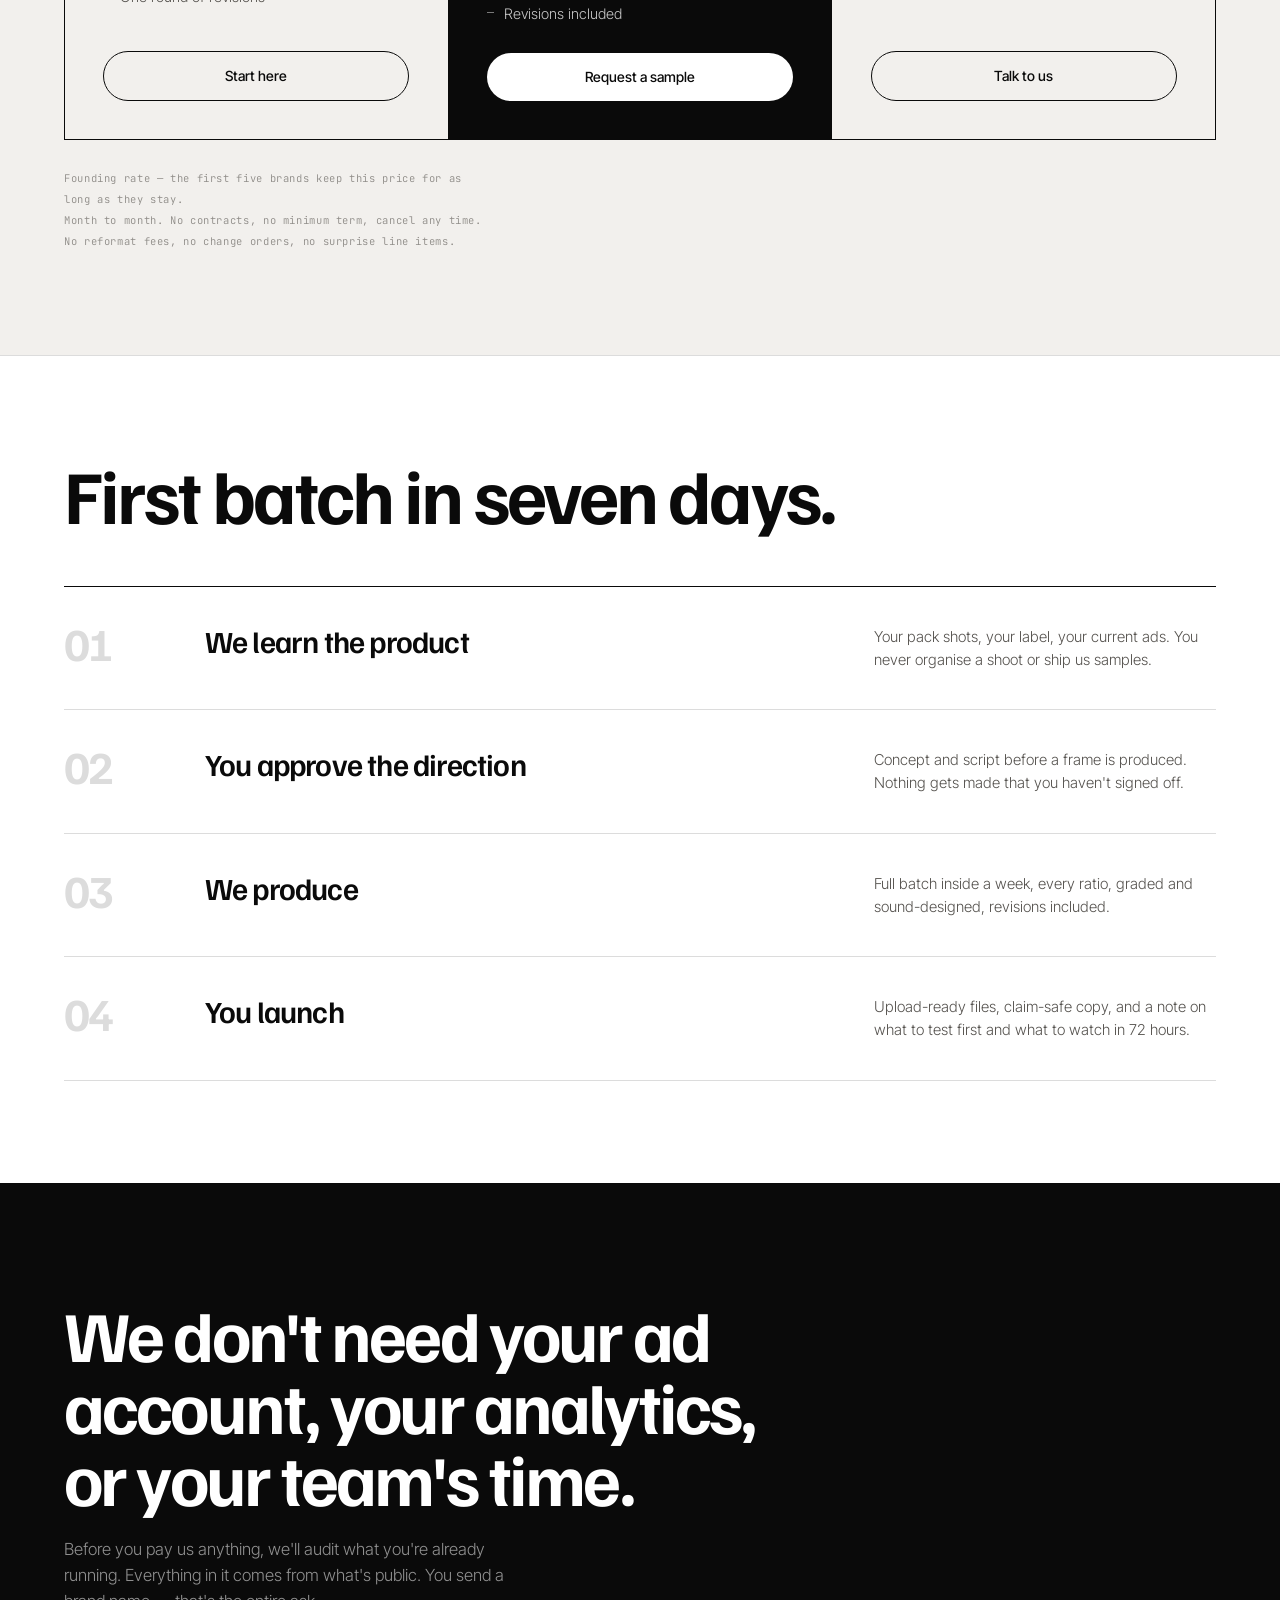
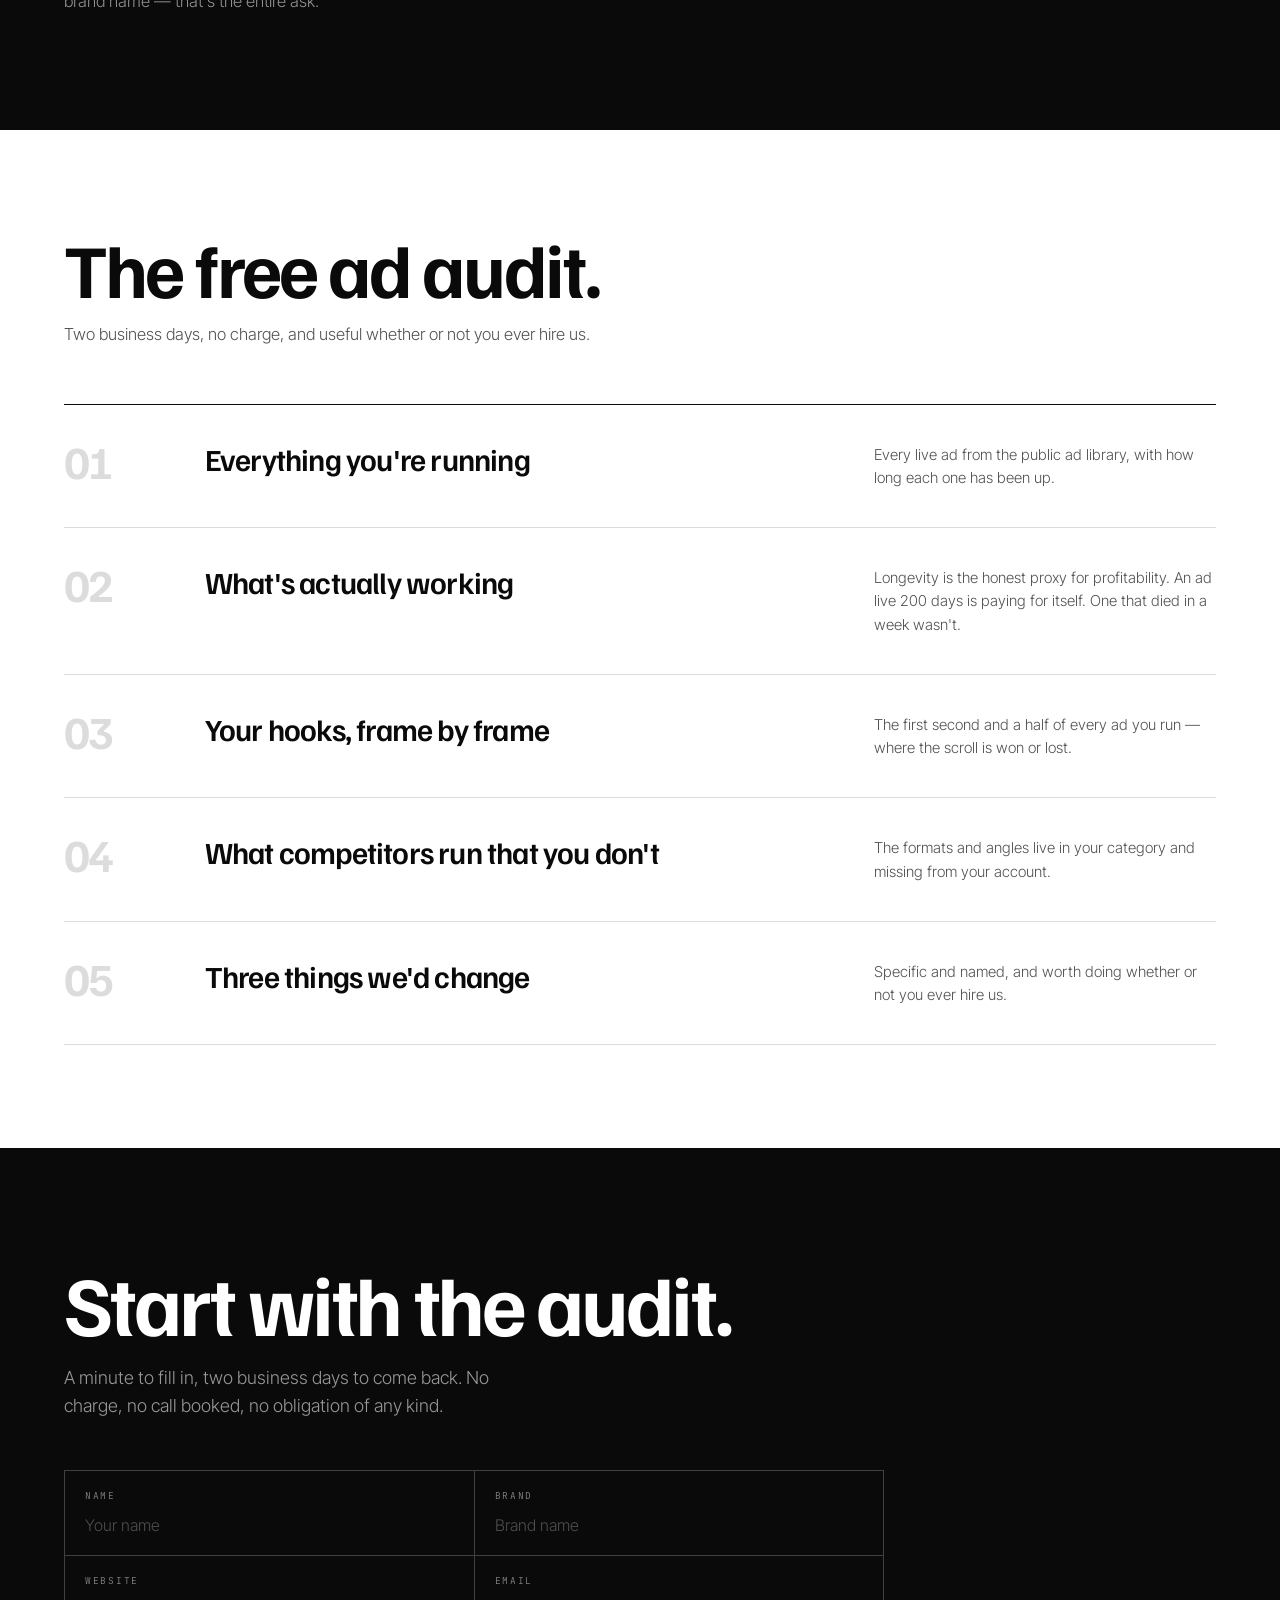
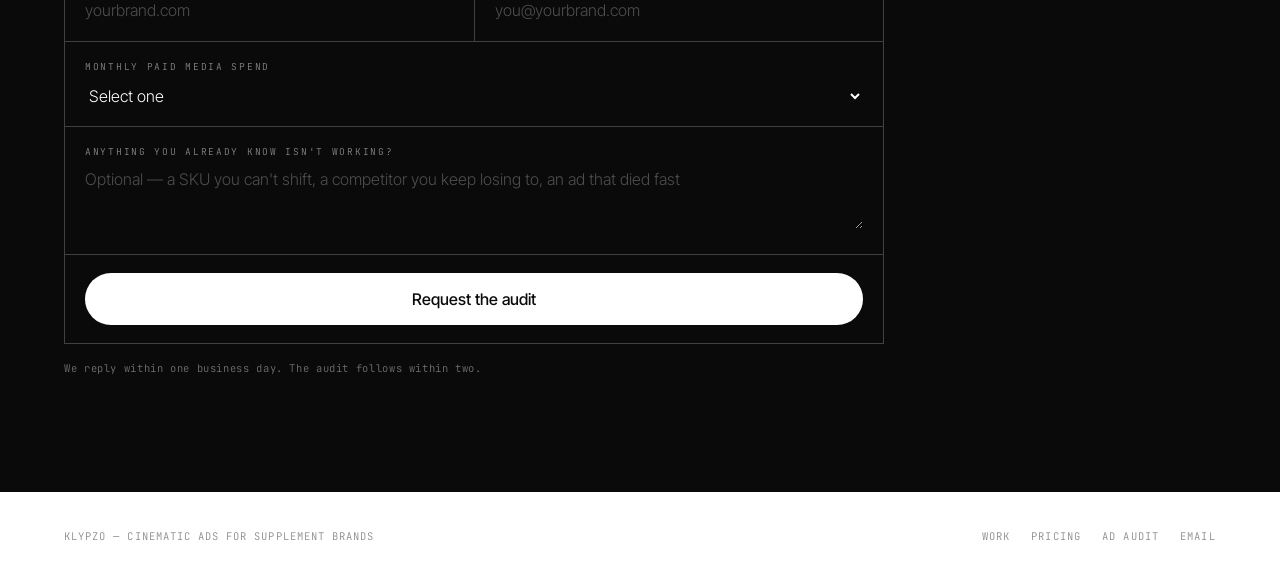
==== commit 5000638a: "Update Web3Forms access key in index.html" ====
--- a/index.html
+++ b/index.html
@@ -408,7 +408,7 @@
 
       <form class="form rise" id="auditForm" action="https://api.web3forms.com/submit" method="POST">
         <!-- ⬇ PASTE YOUR WEB3FORMS ACCESS KEY HERE — nothing else to change ⬇ -->
-        <input type="hidden" name="access_key" value="PASTE-YOUR-ACCESS-KEY-HERE">
+        <input type="hidden" name="access_key" value="60710349-ed02-4254-81a2-1d8ce651a0a8">
         <input type="hidden" name="subject" value="New ad audit request — klypzo.agency">
         <input type="hidden" name="from_name" value="Klypzo website">
         <!-- spam honeypot: hidden from people, irresistible to bots -->
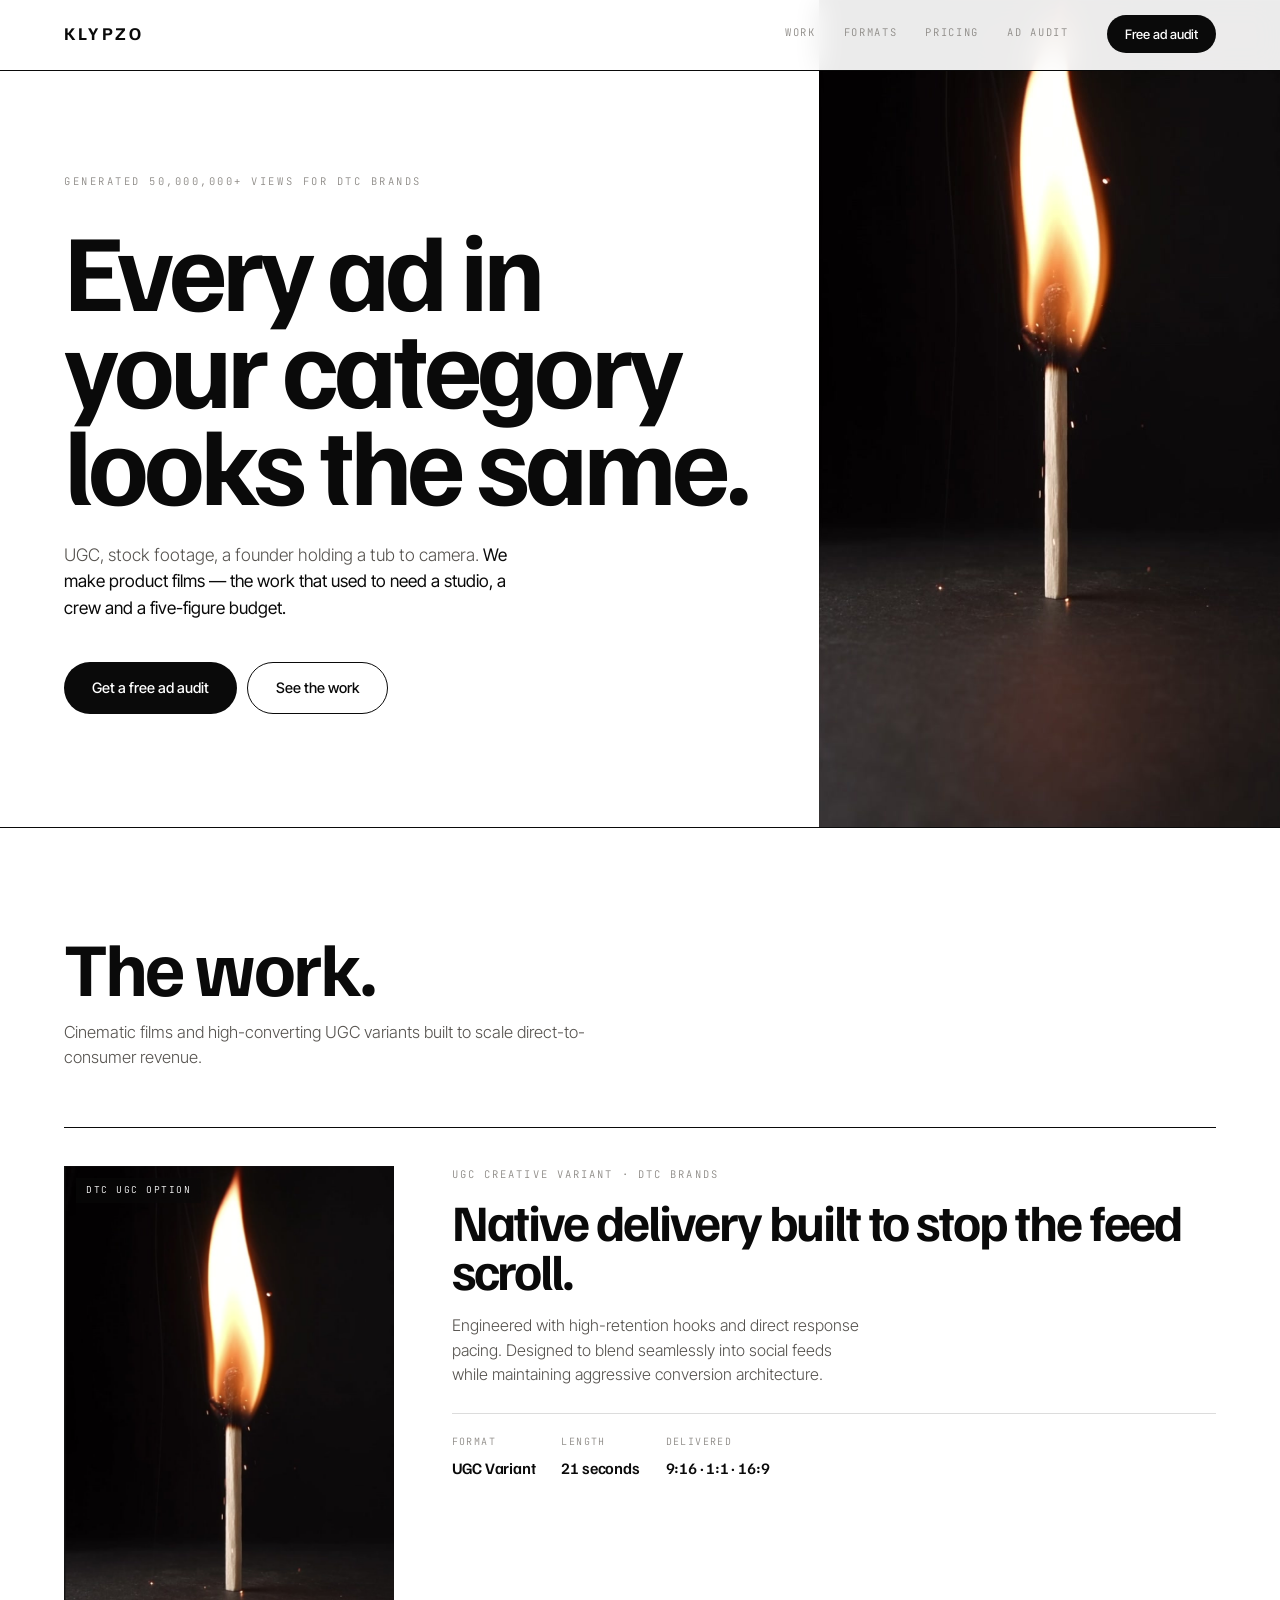
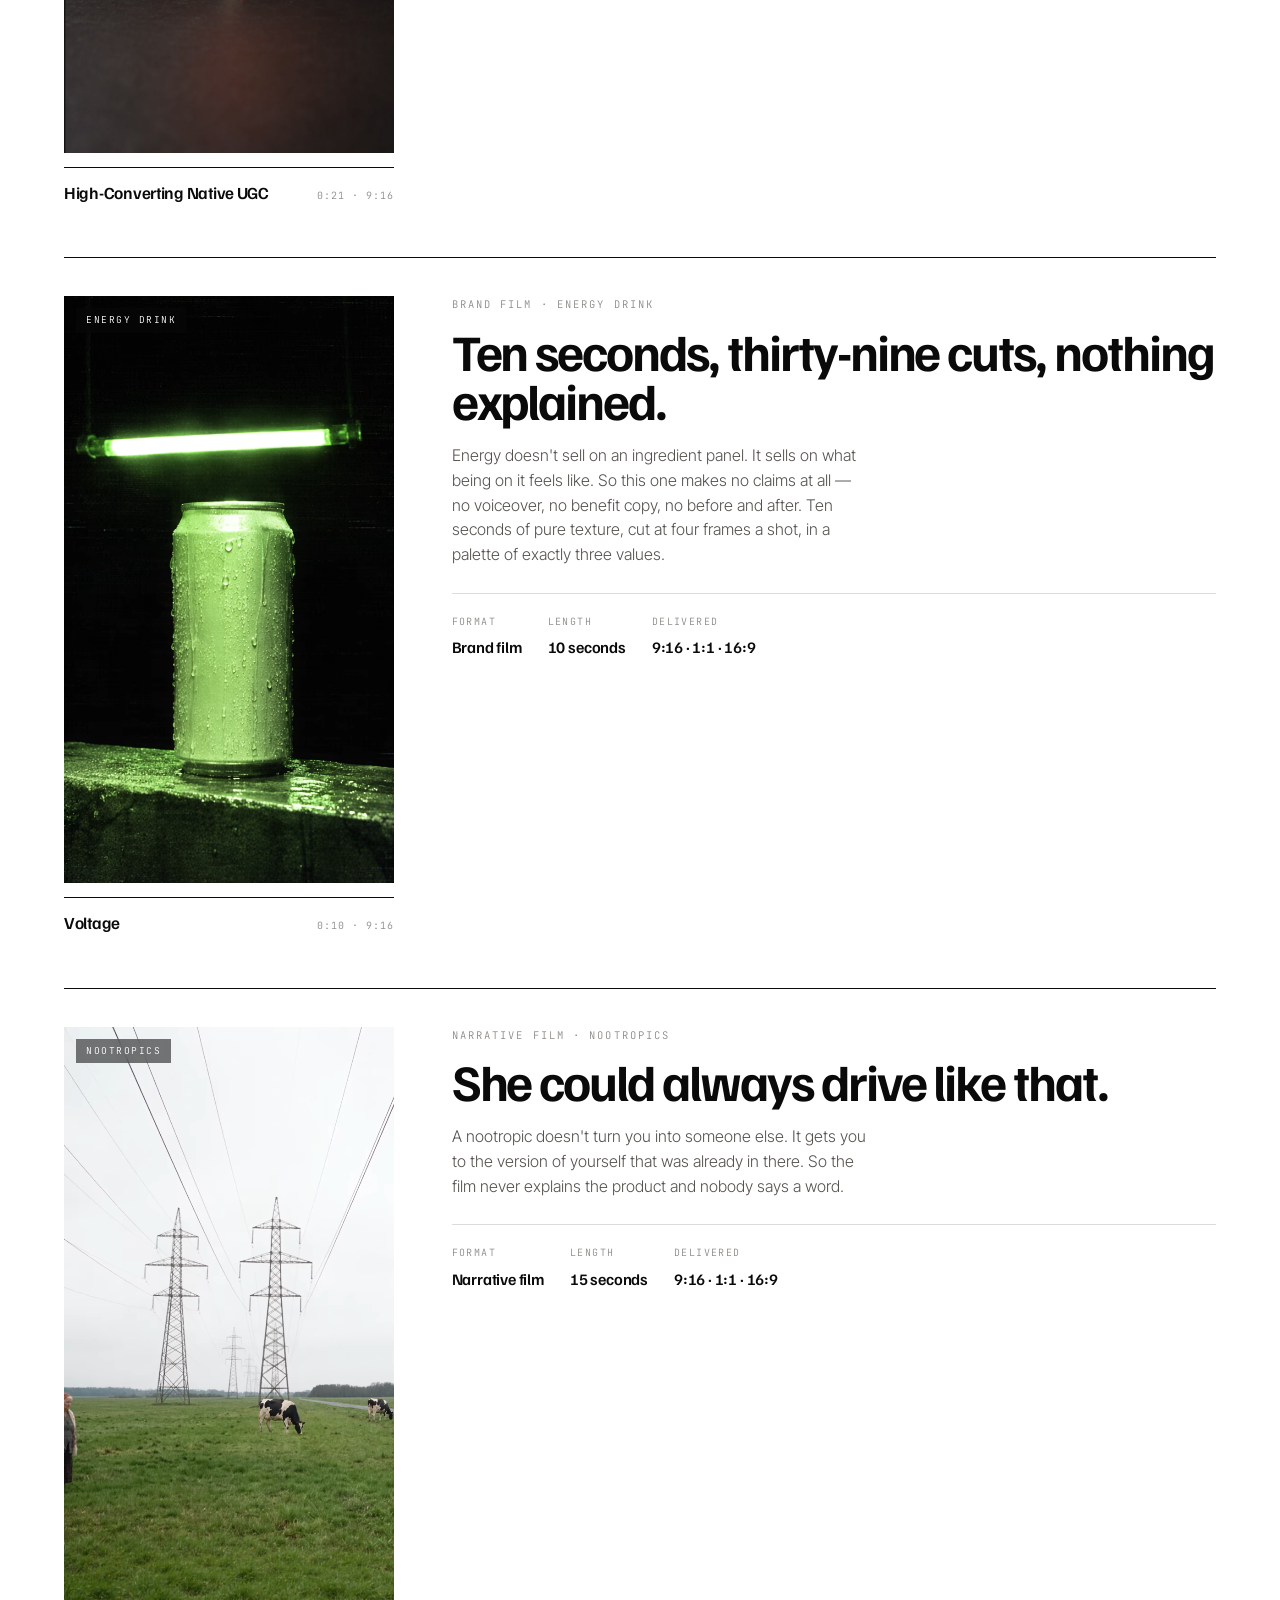
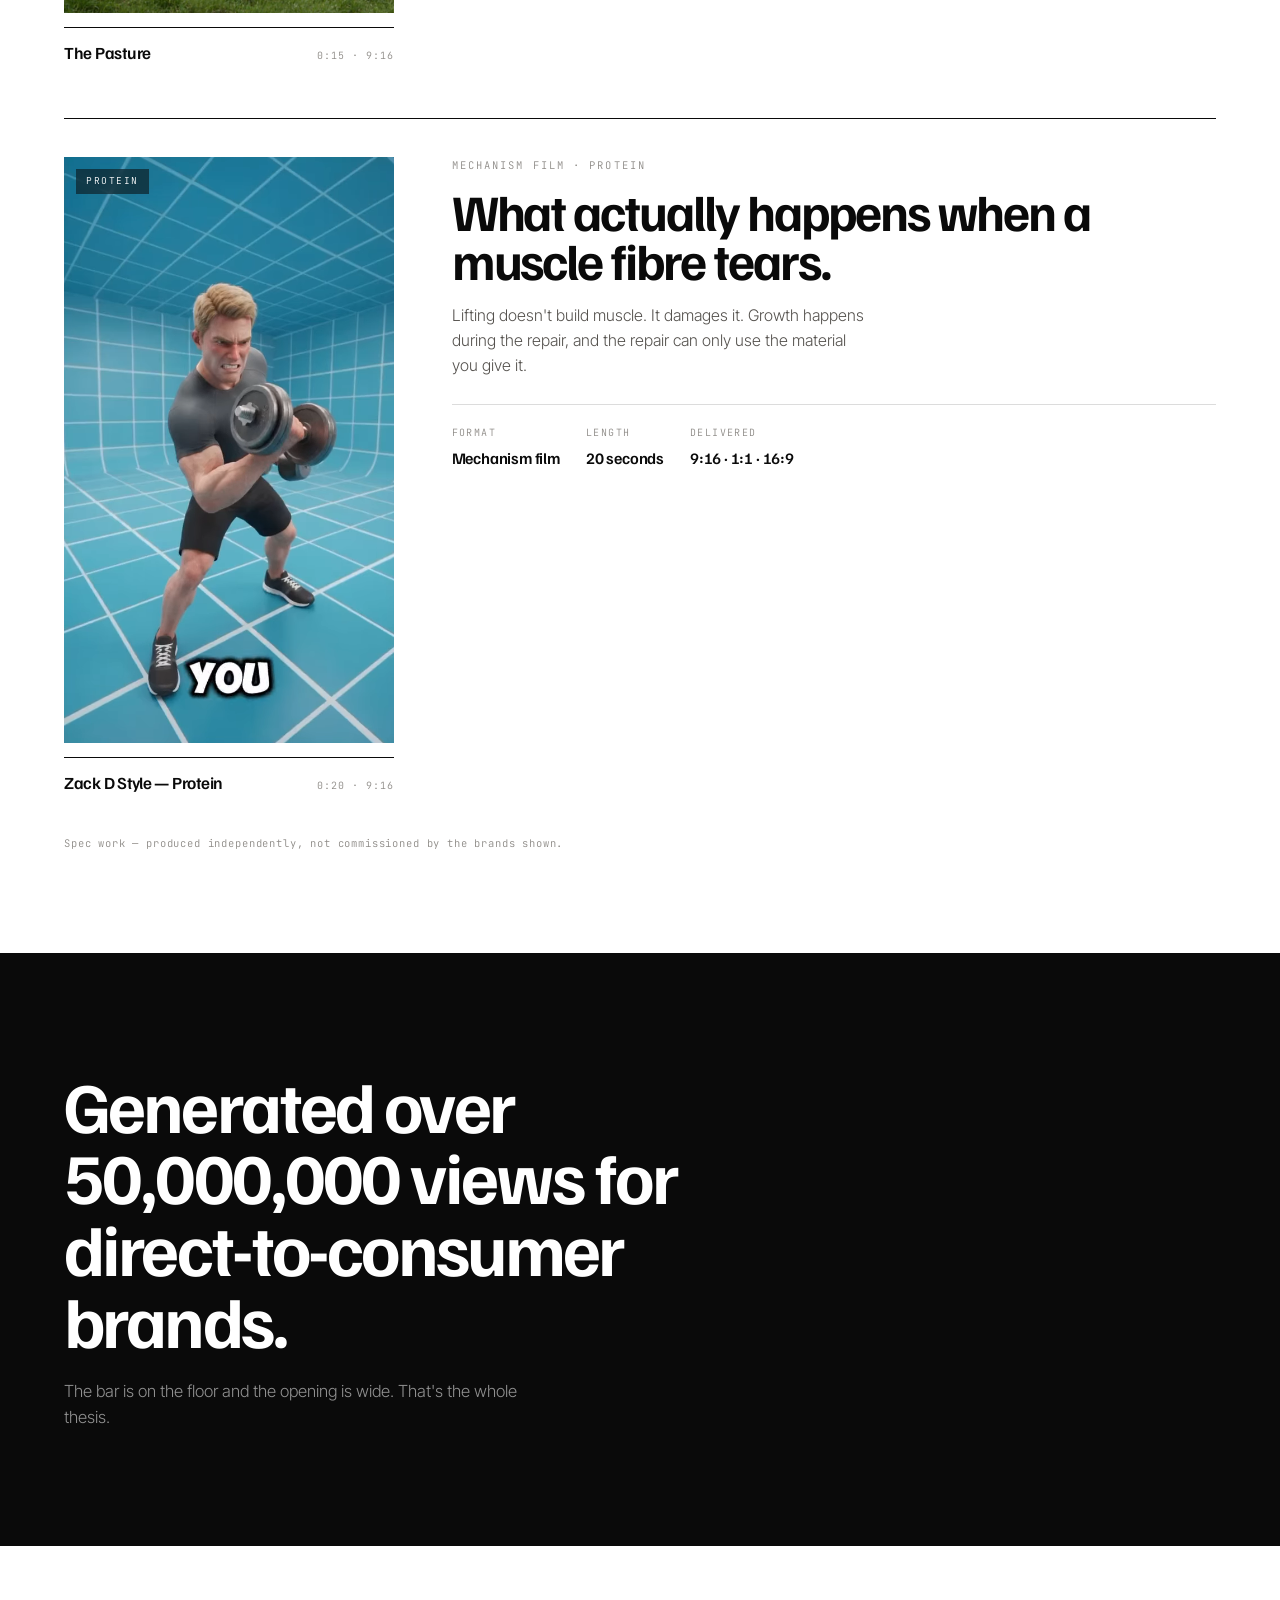
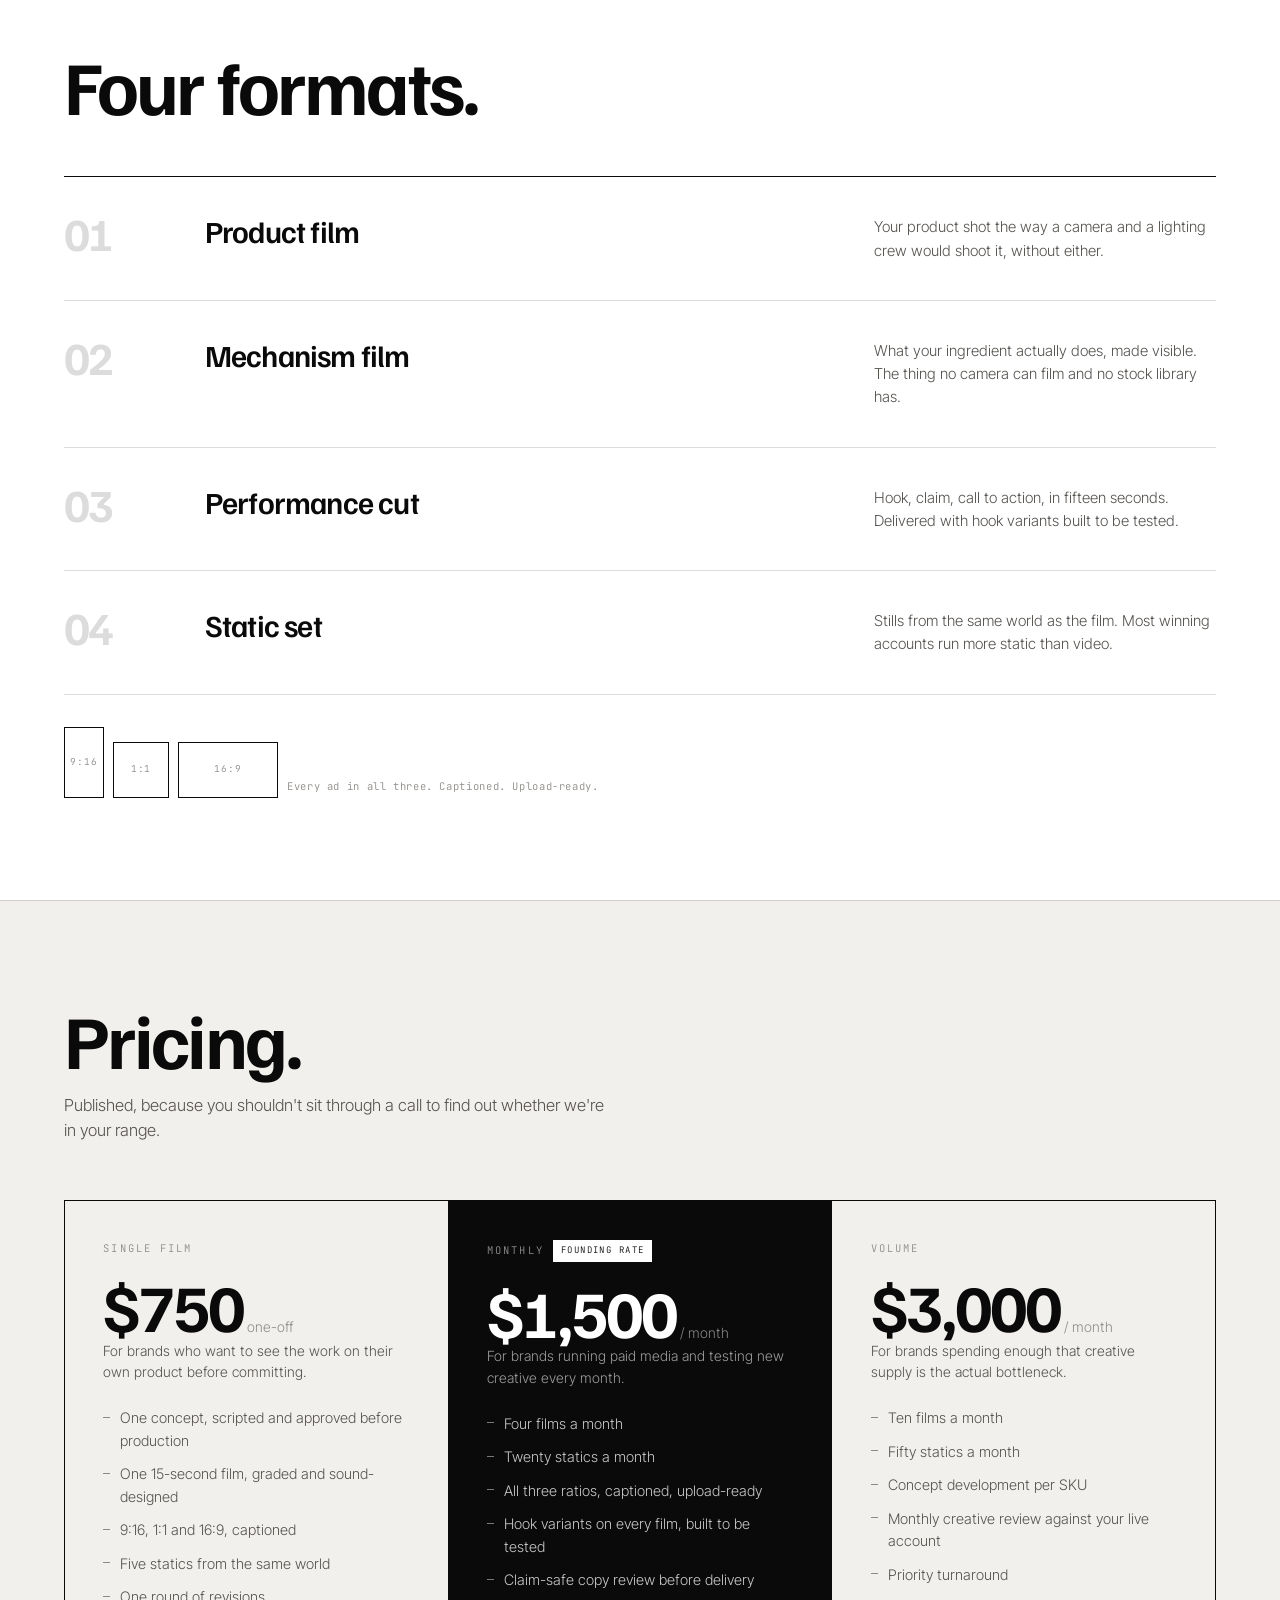
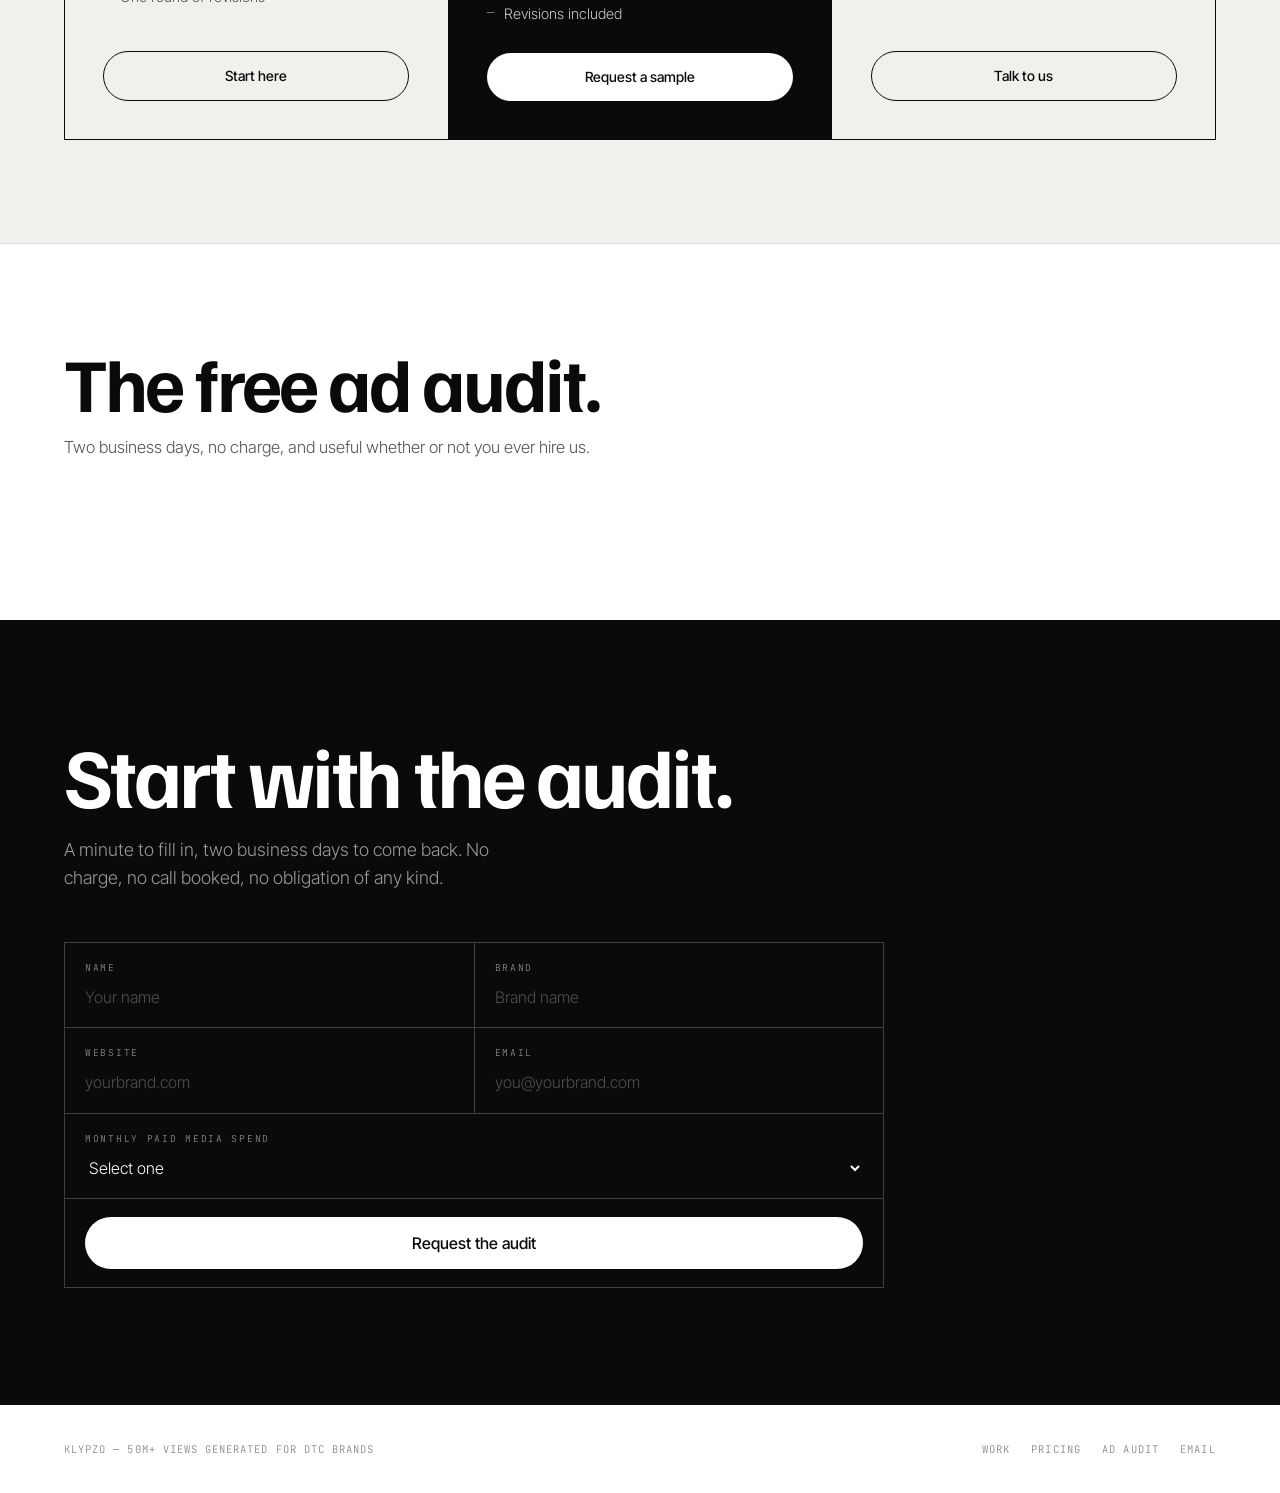
==== commit 9be15a90: "Update index.html with new descriptions and content" ====
--- a/index.html
+++ b/index.html
@@ -4,7 +4,7 @@
 <meta charset="UTF-8">
 <meta name="viewport" content="width=device-width, initial-scale=1.0">
 <title>Klypzo — Cinematic ads for supplement brands</title>
-<meta name="description" content="Klypzo makes cinematic product films for supplement brands. Craft-led creative in a category that runs on UGC.">
+<meta name="description" content="Klypzo makes cinematic product films for supplement brands, having generated over 50 million views for DTC brands.">
 <link rel="preconnect" href="https://fonts.googleapis.com">
 <link rel="preconnect" href="https://fonts.gstatic.com" crossorigin>
 <link href="https://fonts.googleapis.com/css2?family=Familjen+Grotesk:wght@400;500;600;700&family=Inter+Tight:wght@300;400;500&family=JetBrains+Mono:wght@400;500&display=swap" rel="stylesheet">
@@ -42,7 +42,7 @@
   <!-- ─────────── HERO ─────────── -->
   <section class="hero">
     <div class="hero-copy">
-      <div class="eyebrow">Cinematic ads for supplement brands</div>
+      <div class="eyebrow">Generated 50,000,000+ views for DTC brands</div>
       <h1>Every ad in your category looks the same.</h1>
       <p class="lede">
         UGC, stock footage, a founder holding a tub to camera.
@@ -55,9 +55,9 @@
       </div>
     </div>
     <div class="hero-visual">
+      <!-- HERO VIDEO: Video-43384.mp4 playing instantly on load -->
       <video poster="img/f270.jpg" autoplay muted loop playsinline preload="metadata">
-        <source src="work/one-object-match.webm" type="video/webm">
-        <source src="work/one-object-match.mp4" type="video/mp4">
+        <source src="work/Video-43384.mp4" type="video/mp4">
       </video>
     </div>
   </section>
@@ -67,15 +67,34 @@
     <div class="wrap">
       <div class="sec-head rise">
         <h2 class="sec-title">The work.</h2>
-        <p class="sec-sub">Four films, four categories. No UGC, no stock footage, no founder holding a tub to camera.</p>
-      </div>
-
-      <!-- ═══════════════════════════════════════════════════════
-           ADD A PIECE: copy one whole .feature-work block below,
-           drop the files into /work/ and /img/, then change the
-           video sources, the poster, the tag, the title and the
-           writeup. Newest work goes at the top.
-           ═══════════════════════════════════════════════════════ -->
+        <p class="sec-sub">Cinematic films and high-converting UGC variants built to scale direct-to-consumer revenue.</p>
+      </div>
+
+      <!-- NEW UGC / CREATIVE VARIANT PIECE -->
+      <div class="feature-work rise">
+        <article class="piece">
+          <div class="piece-screen">
+            <span class="piece-tag">DTC UGC Option</span>
+            <video poster="img/f270.jpg" autoplay muted loop playsinline preload="metadata">
+              <source src="work/c8445ad0-72fe-42e9-8452-4c6681905f24.mp4" type="video/mp4">
+            </video>
+          </div>
+          <div class="piece-meta"><h3>High-Converting Native UGC</h3><span>0:21 · 9:16</span></div>
+        </article>
+
+        <div class="fw-note">
+          <div class="fw-kicker">UGC Creative Variant · DTC Brands</div>
+          <h3>Native delivery built to stop the feed scroll.</h3>
+          <p>
+            Engineered with high-retention hooks and direct response pacing. Designed to blend seamlessly into social feeds while maintaining aggressive conversion architecture.
+          </p>
+          <div class="fw-specs">
+            <div>Format<b>UGC Variant</b></div>
+            <div>Length<b>21 seconds</b></div>
+            <div>Delivered<b>9:16 · 1:1 · 16:9</b></div>
+          </div>
+        </div>
+      </div>
 
       <div class="feature-work rise">
         <article class="piece">
@@ -98,11 +117,6 @@
             before and after. Ten seconds of pure texture, cut at four frames a shot, in a
             palette of exactly three values.
           </p>
-          <p>
-            An ad that claims nothing is also an ad that can't be rejected for claims, which
-            in this category is worth more than it sounds. Produced in a single generation,
-            then graded and finished by hand.
-          </p>
           <div class="fw-specs">
             <div>Format<b>Brand film</b></div>
             <div>Length<b>10 seconds</b></div>
@@ -129,13 +143,7 @@
           <p>
             A nootropic doesn't turn you into someone else. It gets you to the version of
             yourself that was already in there. So the film never explains the product and
-            nobody says a word — a woman walks her cows across a flat grey field, a car tears
-            past on the road behind her, she drinks, and then she drives better than you do.
-          </p>
-          <p>
-            Fifteen seconds in one continuous take, no stitched clips. Character, car, field
-            and can were locked to reference plates before a frame was produced, which is why
-            she's the same woman in all sixteen cuts.
+            nobody says a word.
           </p>
           <div class="fw-specs">
             <div>Format<b>Narrative film</b></div>
@@ -162,62 +170,24 @@
           <h3>What actually happens when a muscle fibre tears.</h3>
           <p>
             Lifting doesn't build muscle. It damages it. Growth happens during the repair,
-            and the repair can only use the material you give it — so the film goes inside
-            the arm. Fibres split open under load, then protein and branched-chain amino
-            acids flood the tear and stitch it back together.
-          </p>
-          <p>
-            Built in the explainer format currently dominating supplement advertising, the
-            one people actually watch to the end. Produced start to finish without a camera.
+            and the repair can only use the material you give it.
           </p>
           <div class="fw-specs">
             <div>Format<b>Mechanism film</b></div>
             <div>Length<b>20 seconds</b></div>
             <div>Delivered<b>9:16 · 1:1 · 16:9</b></div>
           </div>
-        </div>
-      </div>
-
-      <div class="feature-work rise">
-        <article class="piece">
-          <div class="piece-screen">
-            <span class="piece-tag">Creatine</span>
-            <video poster="img/f270.jpg" autoplay muted loop playsinline preload="metadata">
-              <source src="work/one-object-match.webm" type="video/webm">
-              <source src="work/one-object-match.mp4" type="video/mp4">
-            </video>
-          </div>
-          <div class="piece-meta"><h3>The Match</h3><span>0:15 · 9:16</span></div>
-        </article>
-
-        <div class="fw-note">
-          <div class="fw-kicker">Product film · Creatine</div>
-          <h3>A match that burns out, and lights again.</h3>
-          <p>
-            Creatine isn't a stimulant and it doesn't give you a bigger tank — it recharges
-            the one you have. So the ad is a single match: it fires, it burns down in ten
-            seconds, it dies to carbon. Then it lights again.
-          </p>
-          <p>
-            No people, no stock footage, no borrowed clips. One object, lit once, doing the
-            one thing the product actually does.
-          </p>
-          <div class="fw-specs">
-            <div>Format<b>Product film</b></div>
-            <div>Length<b>15 seconds</b></div>
-            <div>Delivered<b>9:16 · 1:1 · 16:9</b></div>
-          </div>
-        </div>
-      </div>
+      </div>
+    </div>
 
       <p class="grid-note">Spec work — produced independently, not commissioned by the brands shown.</p>
-    </div>
-  </section>
+  </div>
+</section>
 
   <!-- ─────────── STATEMENT ─────────── -->
   <section class="statement">
     <div class="wrap">
-      <p class="rise">Almost nobody in supplements is making work people want to look at.</p>
+      <p class="rise">Generated over 50,000,000 views for direct-to-consumer brands.</p>
       <p class="sub rise">The bar is on the floor and the opening is wide. That's the whole thesis.</p>
     </div>
   </section>
@@ -266,7 +236,6 @@
       </div>
 
       <div class="tiers rise">
-
         <div class="tier">
           <div class="tier-name">Single film</div>
           <div class="tier-price">$750<small> one-off</small></div>
@@ -309,54 +278,7 @@
           </ul>
           <a href="#request" class="btn btn-ghost">Talk to us</a>
         </div>
-
-      </div>
-
-      <p class="price-note">
-        Founding rate — the first five brands keep this price for as long as they stay.<br>
-        Month to month. No contracts, no minimum term, cancel any time.<br>
-        No reformat fees, no change orders, no surprise line items.
-      </p>
-    </div>
-  </section>
-
-  <!-- ─────────── PROCESS ─────────── -->
-  <section class="sec">
-    <div class="wrap">
-      <div class="sec-head rise"><h2 class="sec-title">First batch in seven days.</h2></div>
-      <div class="rows rise">
-        <div class="row">
-          <div class="row-n">01</div>
-          <h3>We learn the product</h3>
-          <p>Your pack shots, your label, your current ads. You never organise a shoot or ship us samples.</p>
-        </div>
-        <div class="row">
-          <div class="row-n">02</div>
-          <h3>You approve the direction</h3>
-          <p>Concept and script before a frame is produced. Nothing gets made that you haven't signed off.</p>
-        </div>
-        <div class="row">
-          <div class="row-n">03</div>
-          <h3>We produce</h3>
-          <p>Full batch inside a week, every ratio, graded and sound-designed, revisions included.</p>
-        </div>
-        <div class="row">
-          <div class="row-n">04</div>
-          <h3>You launch</h3>
-          <p>Upload-ready files, claim-safe copy, and a note on what to test first and what to watch in 72 hours.</p>
-        </div>
-      </div>
-    </div>
-  </section>
-
-  <!-- ─────────── STATEMENT ─────────── -->
-  <section class="statement">
-    <div class="wrap">
-      <p class="rise">We don't need your ad account, your analytics, or your team's time.</p>
-      <p class="sub rise">
-        Before you pay us anything, we'll audit what you're already running. Everything in it
-        comes from what's public. You send a brand name — that's the entire ask.
-      </p>
+      </div>
     </div>
   </section>
 
@@ -366,33 +288,6 @@
       <div class="sec-head rise">
         <h2 class="sec-title">The free ad audit.</h2>
         <p class="sec-sub">Two business days, no charge, and useful whether or not you ever hire us.</p>
-      </div>
-      <div class="rows rise">
-        <div class="row">
-          <div class="row-n">01</div>
-          <h3>Everything you're running</h3>
-          <p>Every live ad from the public ad library, with how long each one has been up.</p>
-        </div>
-        <div class="row">
-          <div class="row-n">02</div>
-          <h3>What's actually working</h3>
-          <p>Longevity is the honest proxy for profitability. An ad live 200 days is paying for itself. One that died in a week wasn't.</p>
-        </div>
-        <div class="row">
-          <div class="row-n">03</div>
-          <h3>Your hooks, frame by frame</h3>
-          <p>The first second and a half of every ad you run — where the scroll is won or lost.</p>
-        </div>
-        <div class="row">
-          <div class="row-n">04</div>
-          <h3>What competitors run that you don't</h3>
-          <p>The formats and angles live in your category and missing from your account.</p>
-        </div>
-        <div class="row">
-          <div class="row-n">05</div>
-          <h3>Three things we'd change</h3>
-          <p>Specific and named, and worth doing whether or not you ever hire us.</p>
-        </div>
       </div>
     </div>
   </section>
@@ -407,11 +302,9 @@
       </p>
 
       <form class="form rise" id="auditForm" action="https://api.web3forms.com/submit" method="POST">
-        <!-- ⬇ PASTE YOUR WEB3FORMS ACCESS KEY HERE — nothing else to change ⬇ -->
         <input type="hidden" name="access_key" value="60710349-ed02-4254-81a2-1d8ce651a0a8">
         <input type="hidden" name="subject" value="New ad audit request — klypzo.agency">
         <input type="hidden" name="from_name" value="Klypzo website">
-        <!-- spam honeypot: hidden from people, irresistible to bots -->
         <input type="checkbox" name="botcheck" class="hp" tabindex="-1" autocomplete="off">
         <div class="field">
           <label for="f-name">Name</label>
@@ -440,19 +333,10 @@
             <option>Over $100,000</option>
           </select>
         </div>
-        <div class="field full">
-          <label for="f-what">Anything you already know isn't working?</label>
-          <textarea id="f-what" name="context" rows="3" placeholder="Optional — a SKU you can't shift, a competitor you keep losing to, an ad that died fast"></textarea>
-        </div>
         <div class="form-submit">
           <button type="submit" id="auditBtn">Request the audit</button>
         </div>
       </form>
-      <p class="form-note rise" id="formNote">We reply within one business day. The audit follows within two.</p>
-      <div class="form-ok" id="formOk" hidden>
-        <h3>Request received.</h3>
-        <p>We'll confirm by email within one business day, and the audit follows within two.</p>
-      </div>
     </div>
   </section>
 
@@ -460,7 +344,7 @@
 
 <footer class="foot">
   <div class="wrap foot-inner">
-    <div class="foot-meta">KLYPZO — CINEMATIC ADS FOR SUPPLEMENT BRANDS</div>
+    <div class="foot-meta">KLYPZO — 50M+ VIEWS GENERATED FOR DTC BRANDS</div>
     <div class="foot-links">
       <a href="#work">Work</a>
       <a href="#pricing">Pricing</a>
@@ -471,45 +355,5 @@
 </footer>
 
 <script src="site.js"></script>
-<script>
-// Audit form — submits in the background so the visitor stays on the page.
-// Inlined here so it works regardless of which site.js version is deployed.
-(function () {
-  var form = document.getElementById('auditForm');
-  if (!form || form.dataset.bound) return;
-  form.dataset.bound = '1';
-  var btn  = document.getElementById('auditBtn');
-  var ok   = document.getElementById('formOk');
-  var note = document.getElementById('formNote');
-
-  form.addEventListener('submit', function (e) {
-    var key = form.querySelector('input[name="access_key"]');
-    if (!key || key.value.indexOf('PASTE-') === 0) return; // not configured — POST normally
-    e.preventDefault();
-    form.classList.add('sending');
-    if (btn) btn.textContent = 'Sending…';
-
-    fetch(form.action, { method: 'POST', body: new FormData(form) })
-      .then(function (r) { return r.json(); })
-      .then(function (d) {
-        if (!d.success) throw new Error(d.message || 'failed');
-        form.hidden = true;
-        if (note) note.hidden = true;
-        if (ok) { ok.hidden = false; ok.scrollIntoView({ behavior: 'smooth', block: 'center' }); }
-      })
-      .catch(function () {
-        form.classList.remove('sending');
-        if (btn) btn.textContent = 'Request the audit';
-        var err = form.parentNode.querySelector('.form-err');
-        if (!err) {
-          err = document.createElement('p');
-          err.className = 'form-err';
-          form.parentNode.insertBefore(err, form.nextSibling);
-        }
-        err.textContent = "Couldn't send — email hello@klypzo.agency instead.";
-      });
-  });
-})();
-</script>
 </body>
 </html>
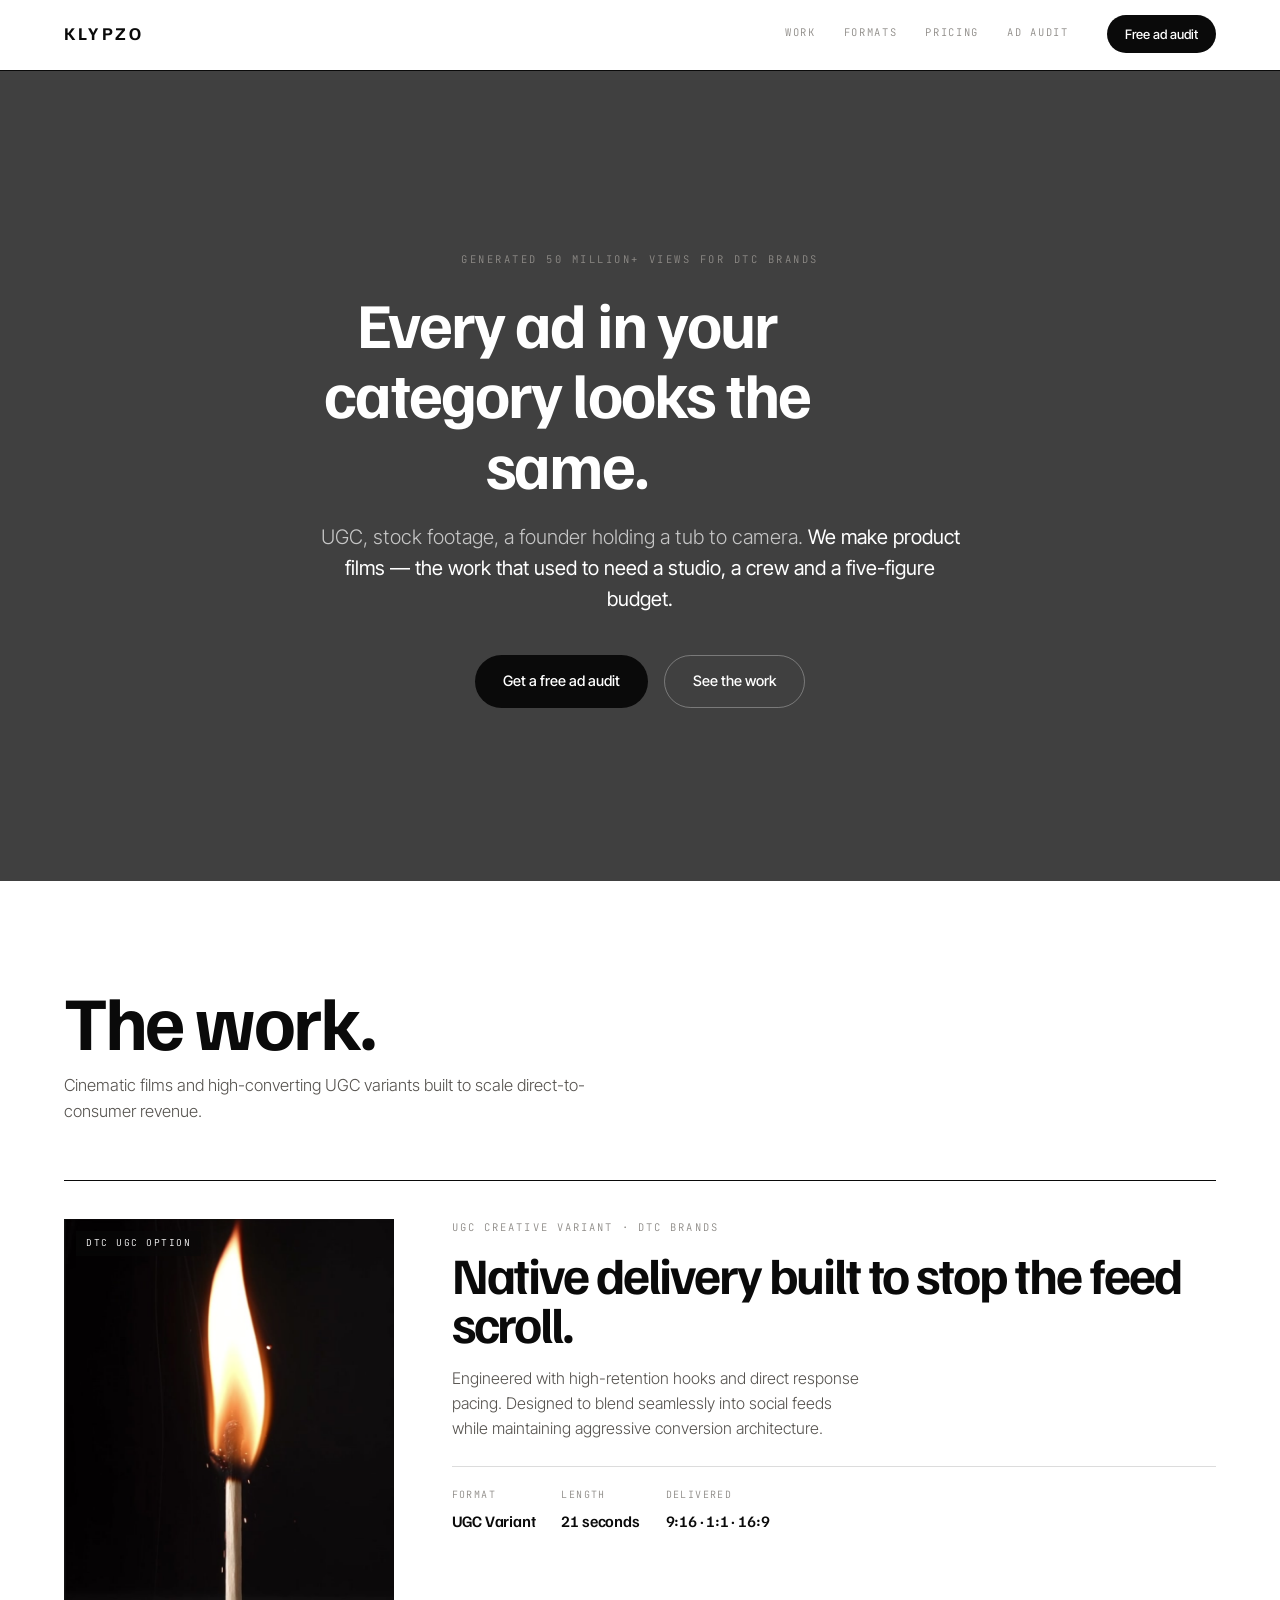
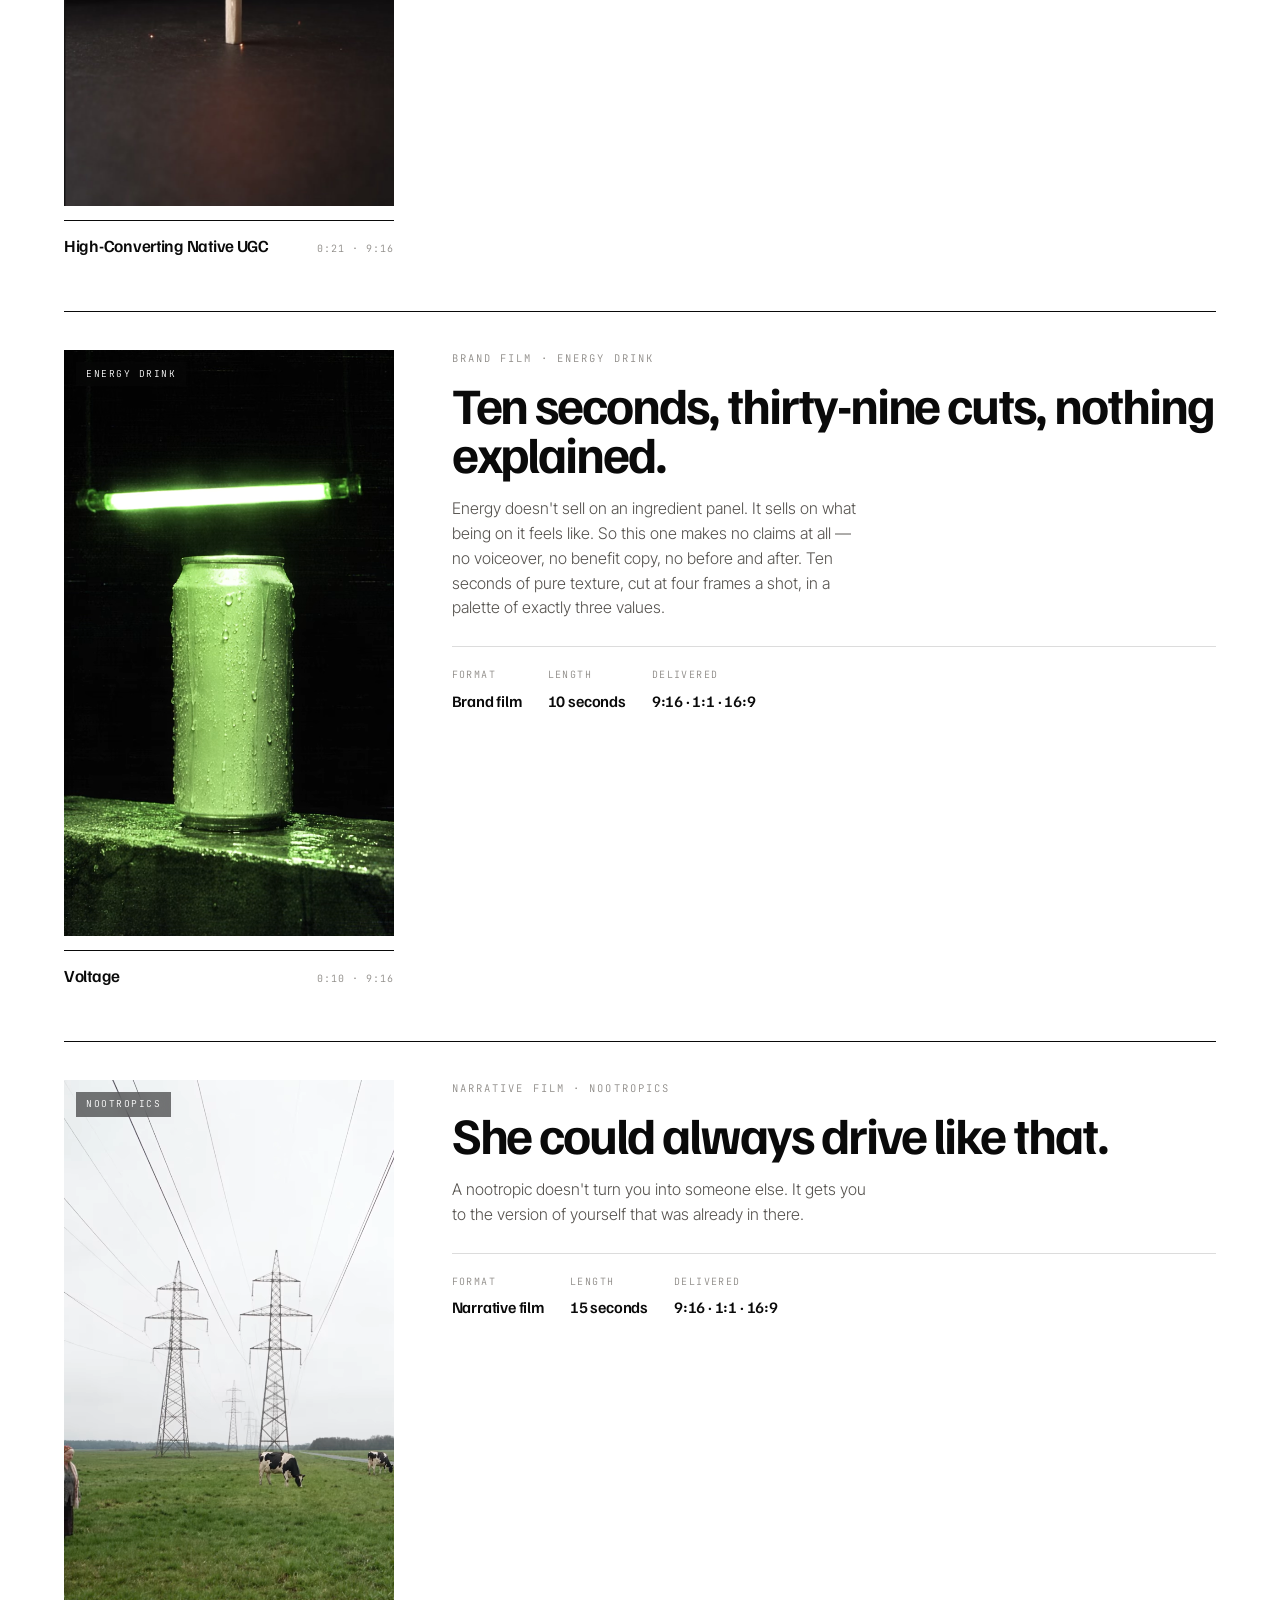
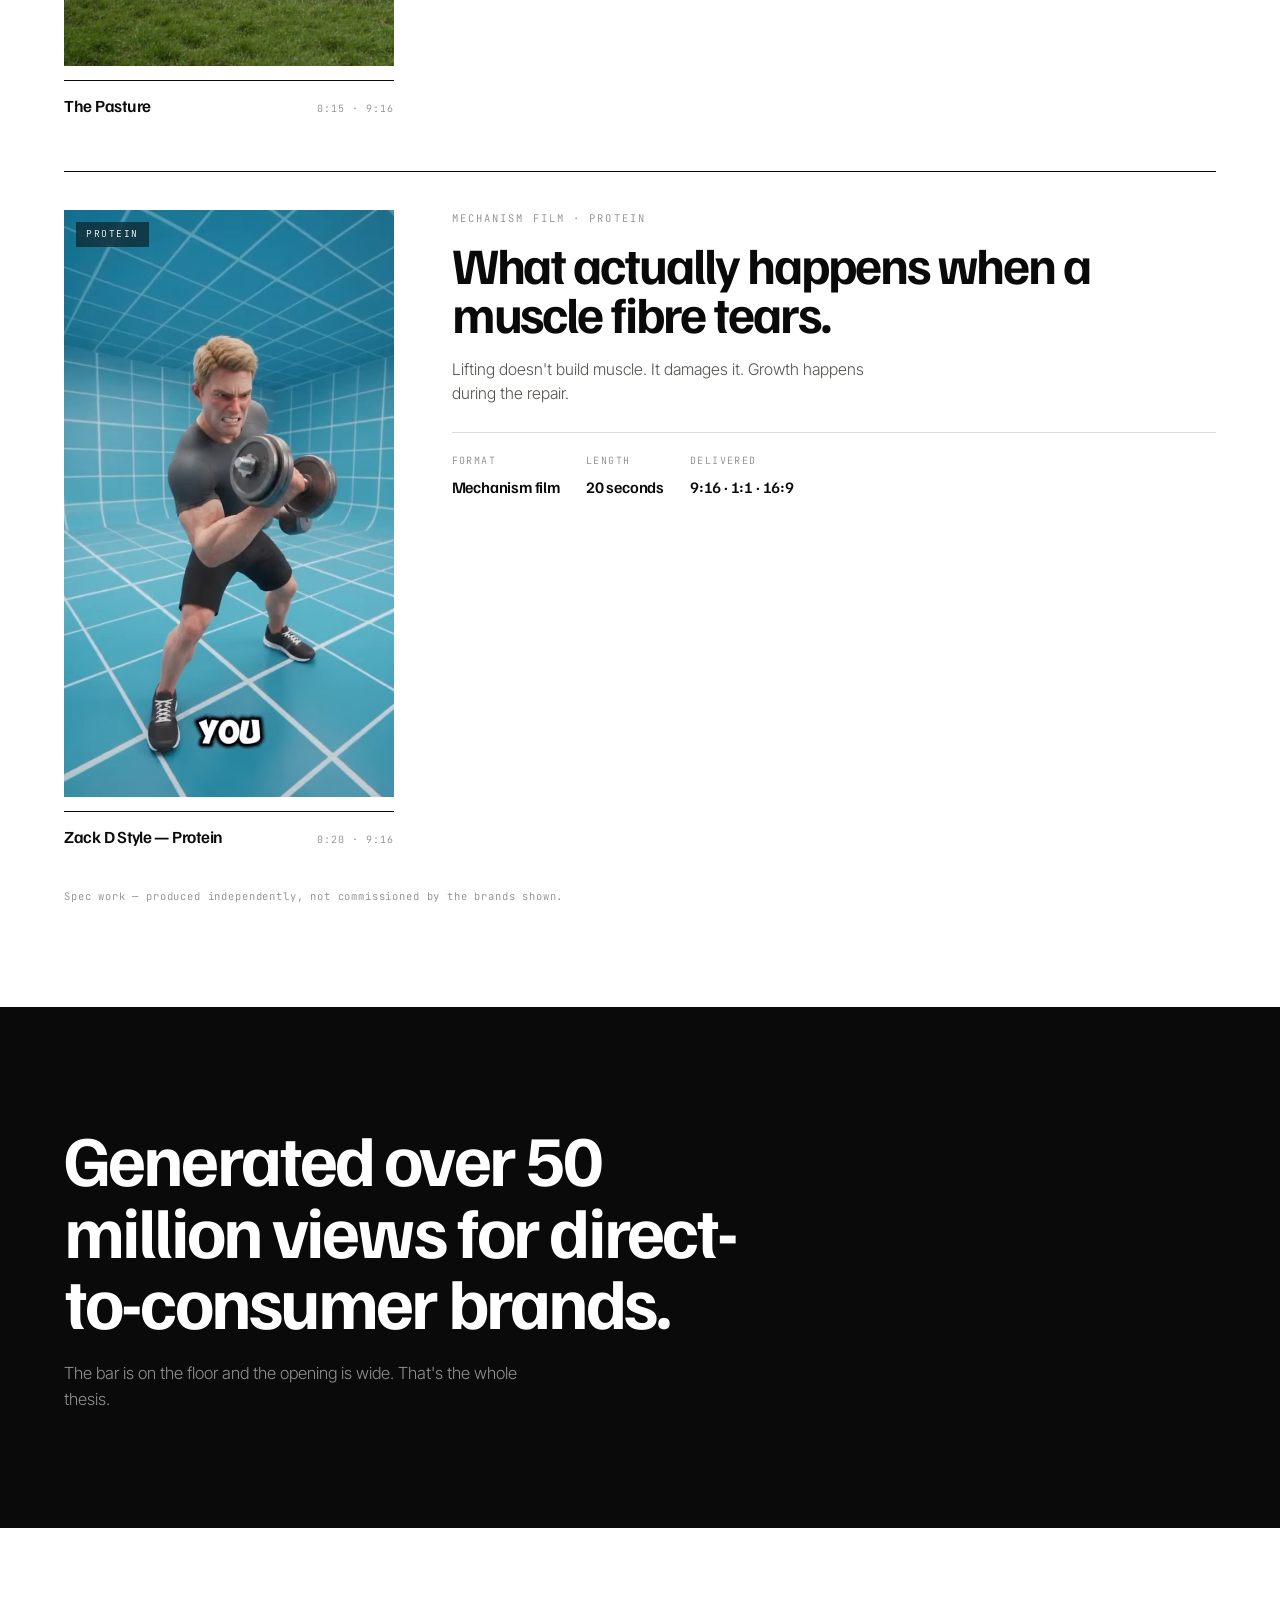
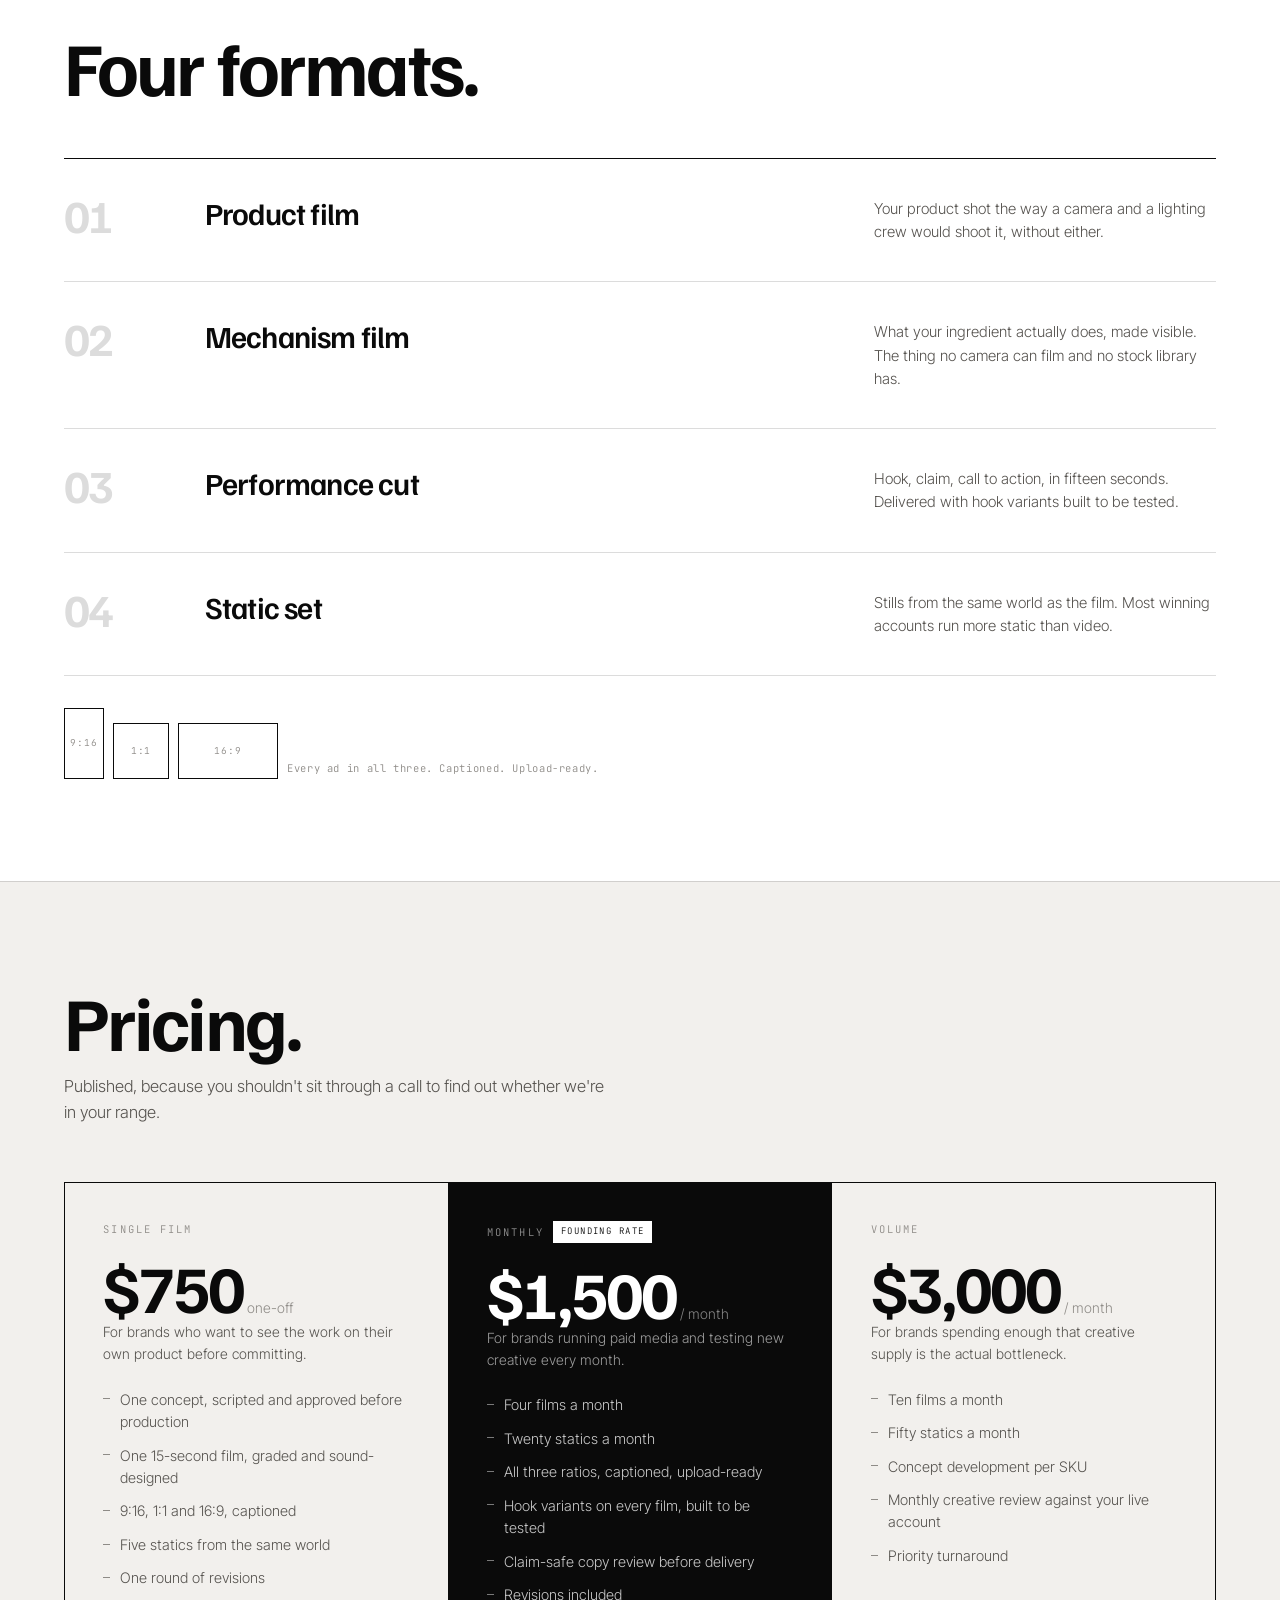
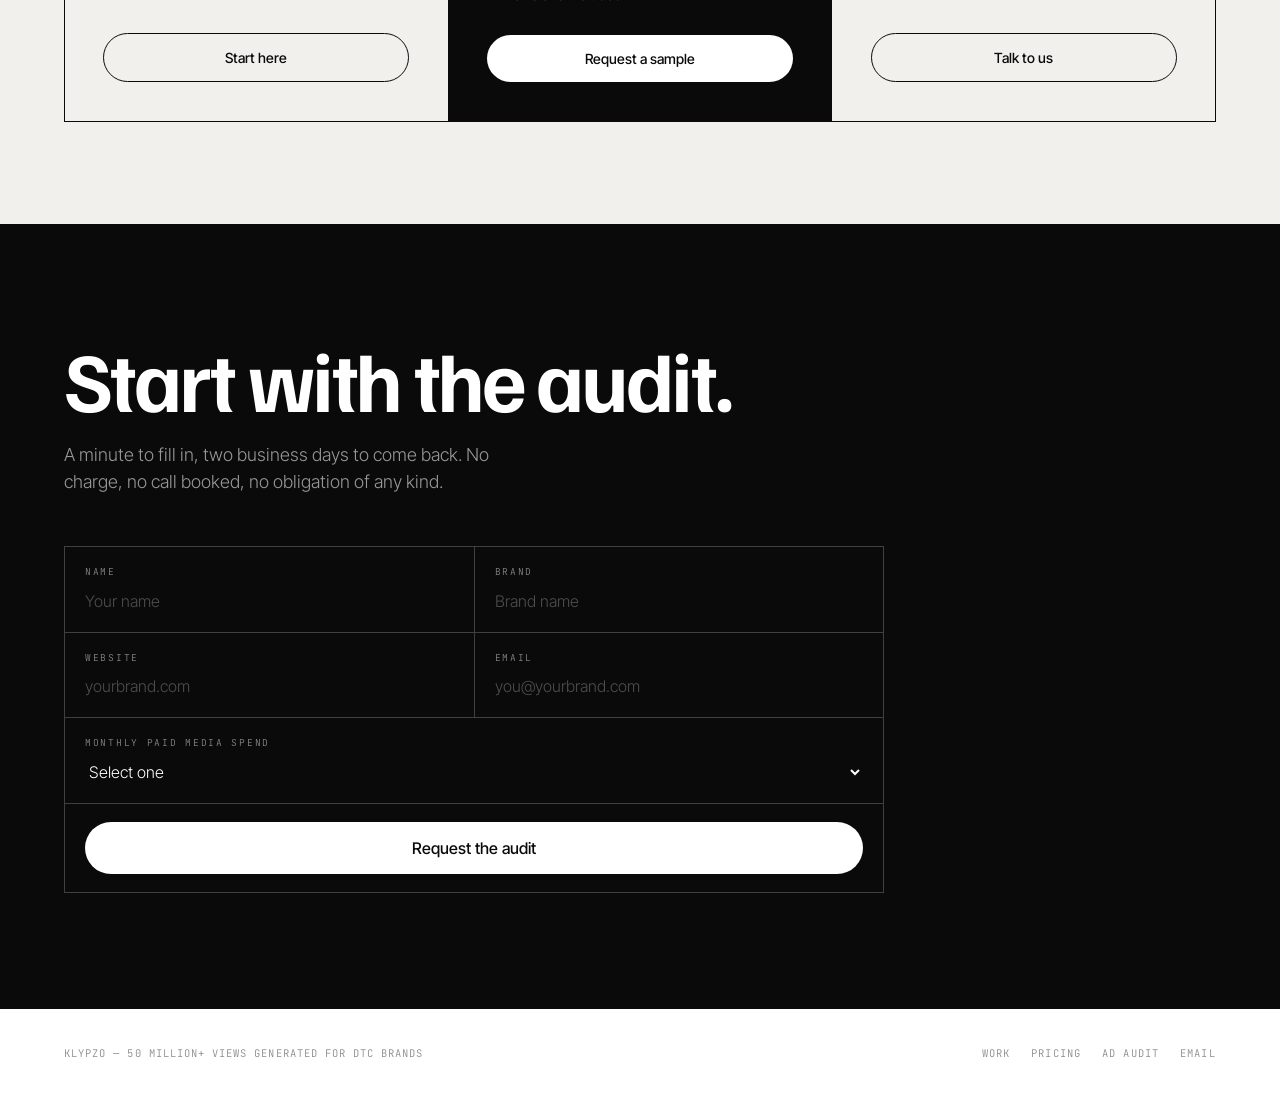
==== commit 6947123f: "Refactor numerical representation for clarity Updated text to use '50 million' instead of '50,000,00" ====
--- a/index.html
+++ b/index.html
@@ -17,13 +17,50 @@
   .form-ok p{color:rgba(255,255,255,.6);font-size:16px;max-width:44ch}
   .form.sending{opacity:.55;pointer-events:none}
   .form-err{margin-top:14px;font-family:var(--mono);font-size:11px;letter-spacing:.06em;color:#FF8A6B}
-  /* stacked case-study blocks */
   .feature-work + .feature-work{margin-top:clamp(30px,4vw,56px)}
+
+  /* Full-bleed Hero Background Video Styles */
+  .hero-bg-wrapper {
+    position: relative;
+    min-height: 90vh;
+    display: flex;
+    align-items: center;
+    justify-content: center;
+    overflow: hidden;
+    padding-top: 100px;
+    padding-bottom: 100px;
+  }
+  .hero-bg-video {
+    position: absolute;
+    top: 50%;
+    left: 50%;
+    min-width: 100%;
+    min-height: 100%;
+    width: auto;
+    height: auto;
+    transform: translate(-50%, -50%);
+    object-fit: cover;
+    z-index: 0;
+  }
+  .hero-overlay {
+    position: absolute;
+    inset: 0;
+    background: rgba(0, 0, 0, 0.75); /* Dark tint overlay so text pops */
+    z-index: 1;
+  }
+  .hero-content {
+    position: relative;
+    z-index: 2;
+    text-align: center;
+    max-width: 900px;
+    margin: 0 auto;
+    padding: 0 20px;
+  }
 </style>
 </head>
 <body>
 
-<nav class="nav">
+<nav class="nav" style="position: relative; z-index: 10;">
   <div class="nav-inner">
     <a href="#top" class="mark">Klypzo</a>
     <div class="nav-links">
@@ -39,26 +76,27 @@
 
 <main id="top">
 
-  <!-- ─────────── HERO ─────────── -->
-  <section class="hero">
-    <div class="hero-copy">
-      <div class="eyebrow">Generated 50,000,000+ views for DTC brands</div>
-      <h1>Every ad in your category looks the same.</h1>
-      <p class="lede">
+  <!-- ─────────── HERO WITH BACKGROUND VIDEO ─────────── -->
+  <section class="hero-bg-wrapper">
+    <!-- Background Hero Video -->
+    <video class="hero-bg-video" autoplay muted loop playsinline preload="metadata">
+      <source src="work/Video-43384.mp4" type="video/mp4">
+    </video>
+    <!-- Dark Readability Overlay -->
+    <div class="hero-overlay"></div>
+
+    <!-- Hero Foreground Content -->
+    <div class="hero-content">
+      <div class="eyebrow" style="display: inline-block; margin-bottom: 20px;">Generated 50 million+ views for DTC brands</div>
+      <h1 style="font-family: var(--display); font-size: clamp(36px, 5vw, 64px); font-weight: 700; letter-spacing: -0.03em; line-height: 1.1; margin-bottom: 24px; color: #fff;">Every ad in your category looks the same.</h1>
+      <p class="lede" style="font-size: clamp(16px, 2vw, 20px); color: rgba(255,255,255,0.7); max-width: 650px; margin: 0 auto 36px auto;">
         UGC, stock footage, a founder holding a tub to camera.
-        <strong>We make product films — the work that used to need a studio, a crew
-        and a five-figure budget.</strong>
+        <strong style="color: #fff;">We make product films — the work that used to need a studio, a crew and a five-figure budget.</strong>
       </p>
-      <div class="actions">
+      <div class="actions" style="display: flex; justify-content: center; gap: 16px; flex-wrap: wrap;">
         <a href="#request" class="btn btn-primary">Get a free ad audit</a>
-        <a href="#work" class="btn btn-ghost">See the work</a>
-      </div>
-    </div>
-    <div class="hero-visual">
-      <!-- HERO VIDEO: Video-43384.mp4 playing instantly on load -->
-      <video poster="img/f270.jpg" autoplay muted loop playsinline preload="metadata">
-        <source src="work/Video-43384.mp4" type="video/mp4">
-      </video>
+        <a href="#work" class="btn btn-ghost" style="color: #fff; border-color: rgba(255,255,255,0.3);">See the work</a>
+      </div>
     </div>
   </section>
 
@@ -70,7 +108,7 @@
         <p class="sec-sub">Cinematic films and high-converting UGC variants built to scale direct-to-consumer revenue.</p>
       </div>
 
-      <!-- NEW UGC / CREATIVE VARIANT PIECE -->
+      <!-- UGC / CREATIVE VARIANT PIECE -->
       <div class="feature-work rise">
         <article class="piece">
           <div class="piece-screen">
@@ -142,8 +180,7 @@
           <h3>She could always drive like that.</h3>
           <p>
             A nootropic doesn't turn you into someone else. It gets you to the version of
-            yourself that was already in there. So the film never explains the product and
-            nobody says a word.
+            yourself that was already in there.
           </p>
           <div class="fw-specs">
             <div>Format<b>Narrative film</b></div>
@@ -169,25 +206,24 @@
           <div class="fw-kicker">Mechanism film · Protein</div>
           <h3>What actually happens when a muscle fibre tears.</h3>
           <p>
-            Lifting doesn't build muscle. It damages it. Growth happens during the repair,
-            and the repair can only use the material you give it.
+            Lifting doesn't build muscle. It damages it. Growth happens during the repair.
           </p>
           <div class="fw-specs">
             <div>Format<b>Mechanism film</b></div>
             <div>Length<b>20 seconds</b></div>
             <div>Delivered<b>9:16 · 1:1 · 16:9</b></div>
           </div>
-      </div>
-    </div>
+        </div>
+      </div>
 
       <p class="grid-note">Spec work — produced independently, not commissioned by the brands shown.</p>
-  </div>
-</section>
+    </div>
+  </section>
 
   <!-- ─────────── STATEMENT ─────────── -->
   <section class="statement">
     <div class="wrap">
-      <p class="rise">Generated over 50,000,000 views for direct-to-consumer brands.</p>
+      <p class="rise">Generated over 50 million views for direct-to-consumer brands.</p>
       <p class="sub rise">The bar is on the floor and the opening is wide. That's the whole thesis.</p>
     </div>
   </section>
@@ -282,16 +318,6 @@
     </div>
   </section>
 
-  <!-- ─────────── AD AUDIT ─────────── -->
-  <section class="sec" id="audit">
-    <div class="wrap">
-      <div class="sec-head rise">
-        <h2 class="sec-title">The free ad audit.</h2>
-        <p class="sec-sub">Two business days, no charge, and useful whether or not you ever hire us.</p>
-      </div>
-    </div>
-  </section>
-
   <!-- ─────────── REQUEST ─────────── -->
   <section class="cta-sec" id="request">
     <div class="wrap cta-inner">
@@ -344,7 +370,7 @@
 
 <footer class="foot">
   <div class="wrap foot-inner">
-    <div class="foot-meta">KLYPZO — 50M+ VIEWS GENERATED FOR DTC BRANDS</div>
+    <div class="foot-meta">KLYPZO — 50 MILLION+ VIEWS GENERATED FOR DTC BRANDS</div>
     <div class="foot-links">
       <a href="#work">Work</a>
       <a href="#pricing">Pricing</a>
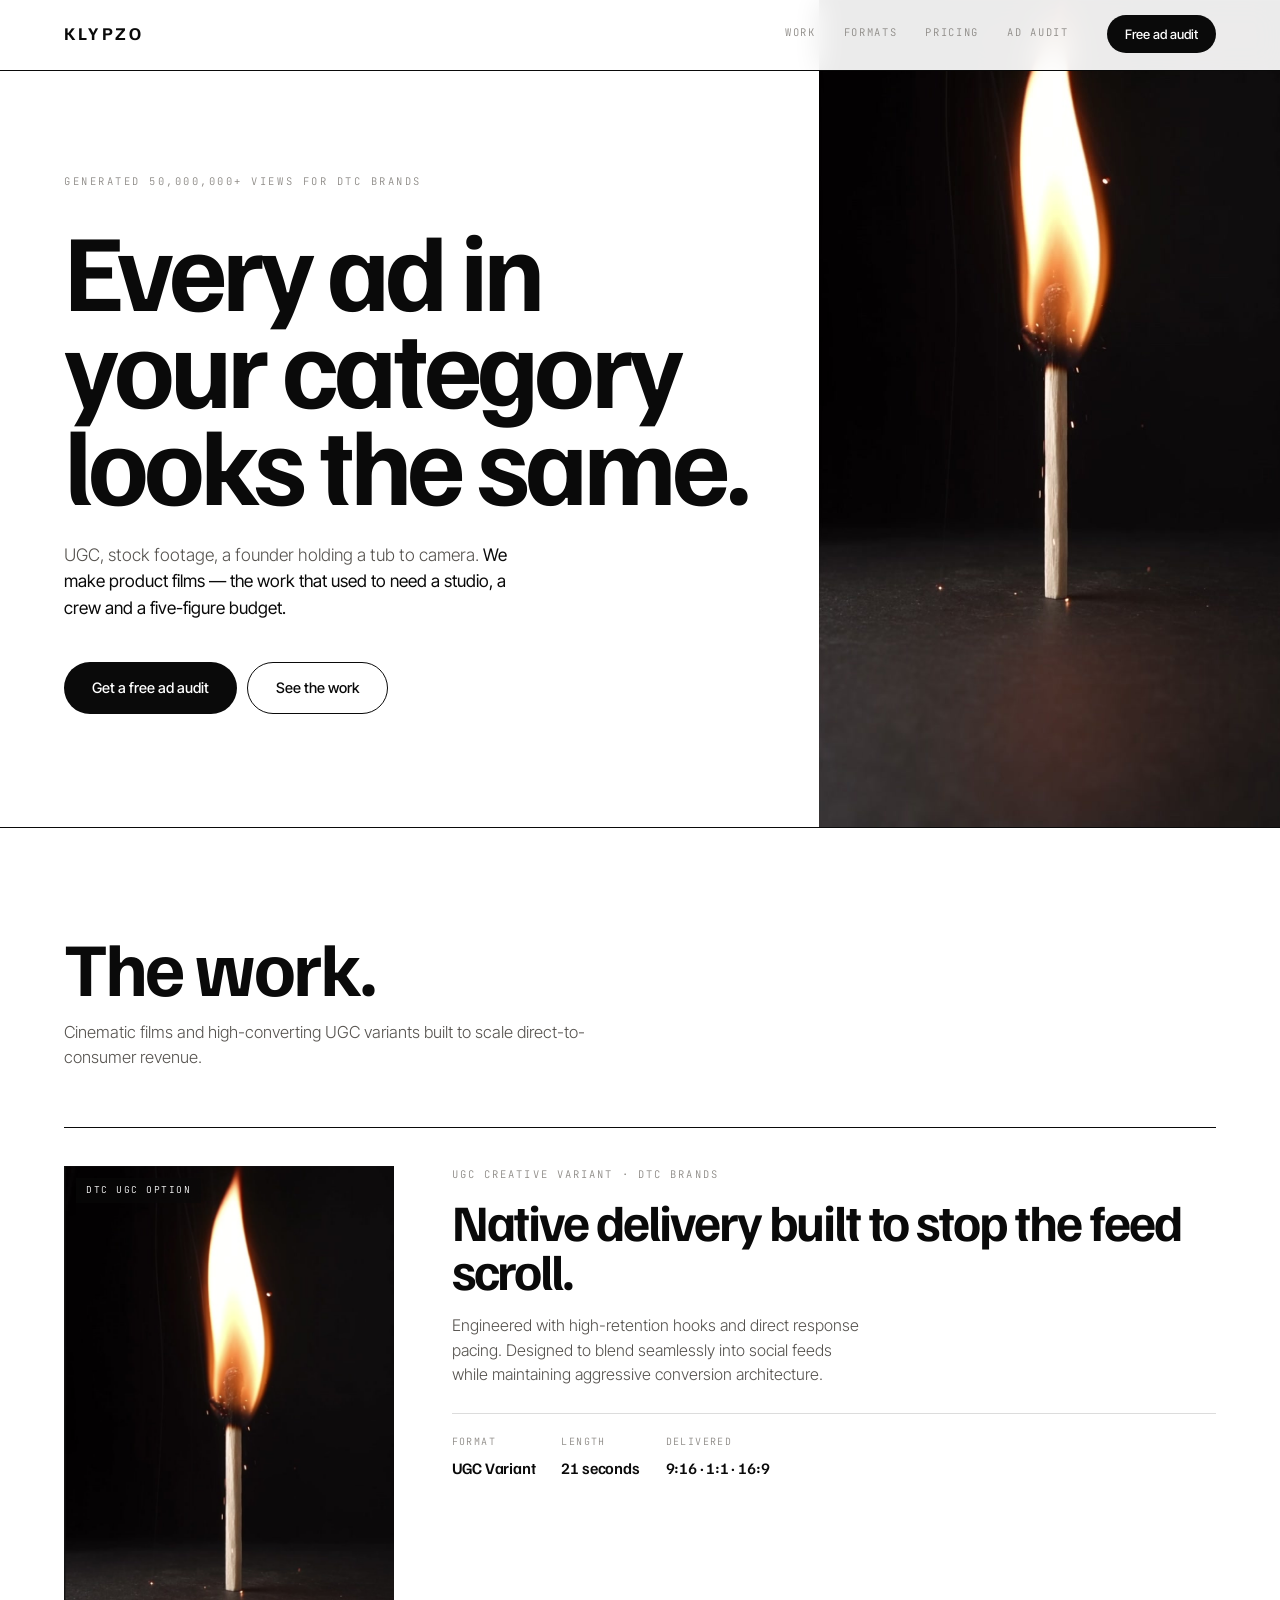
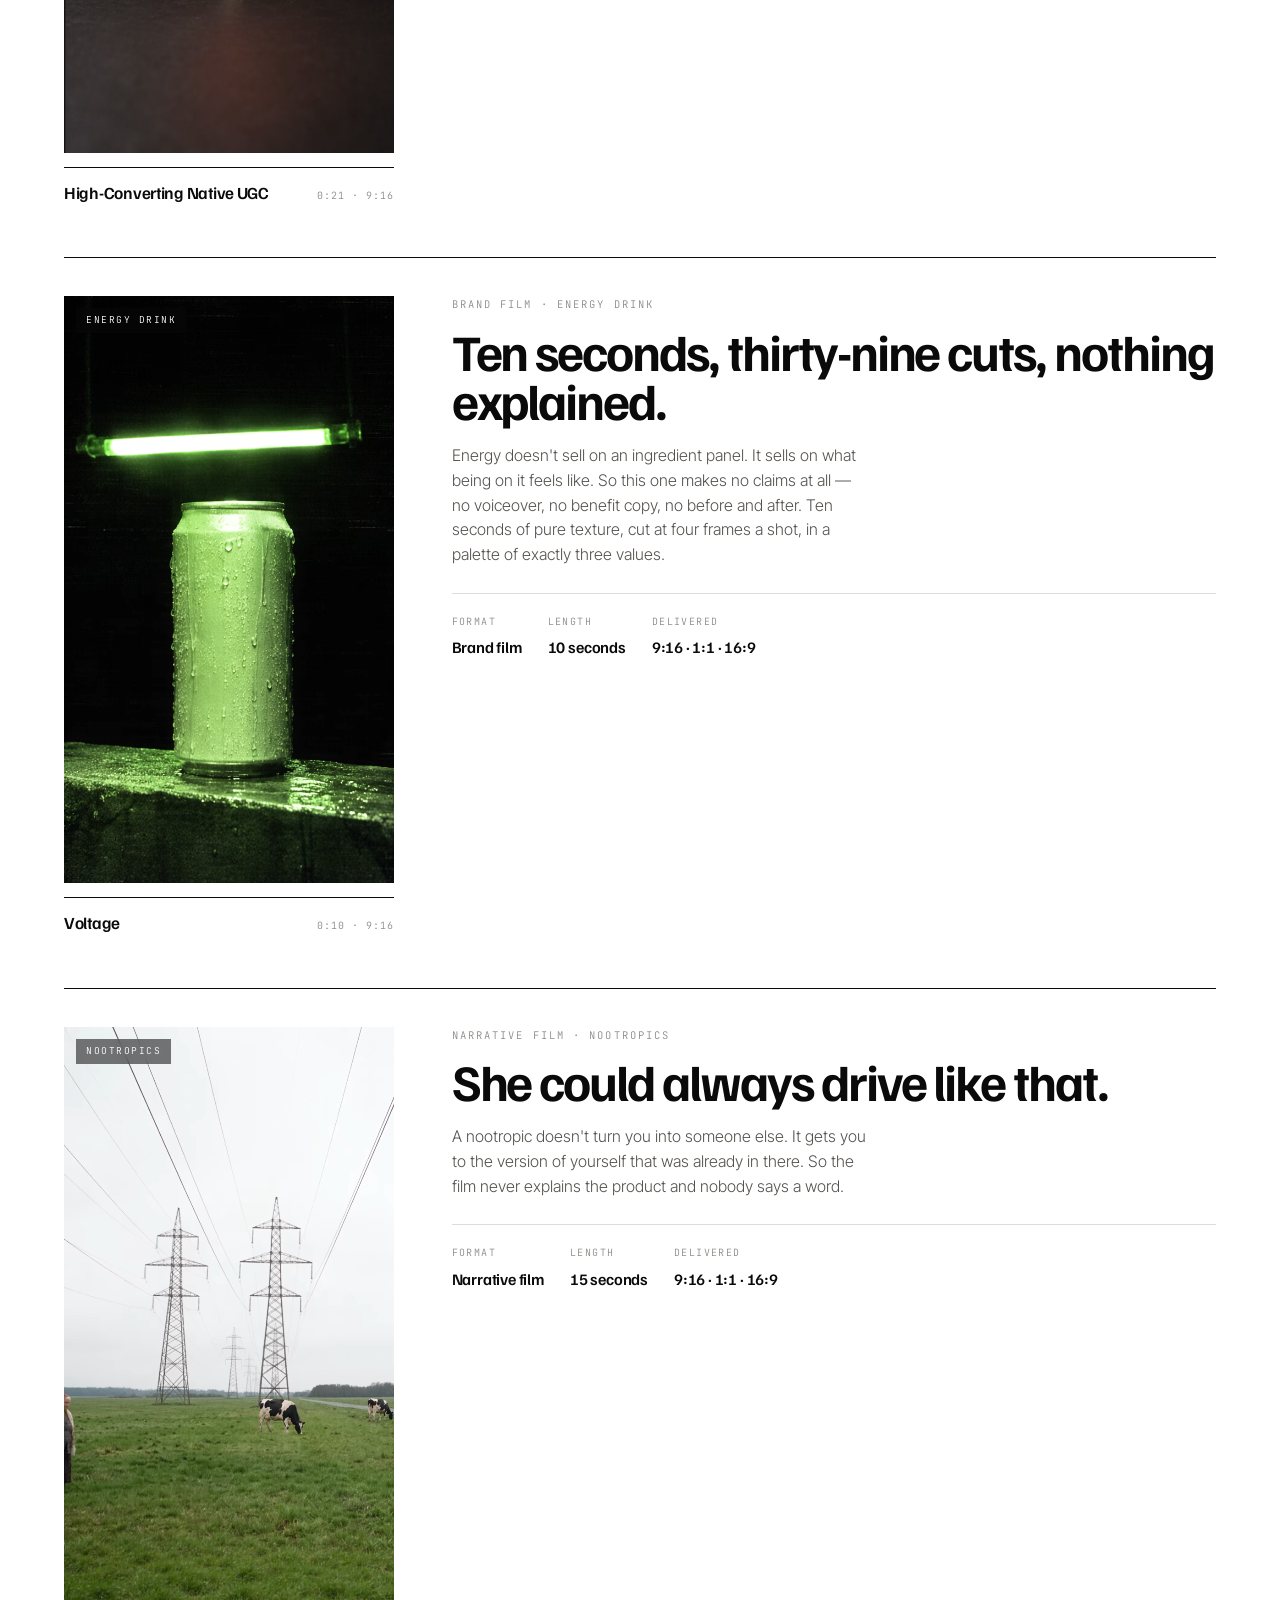
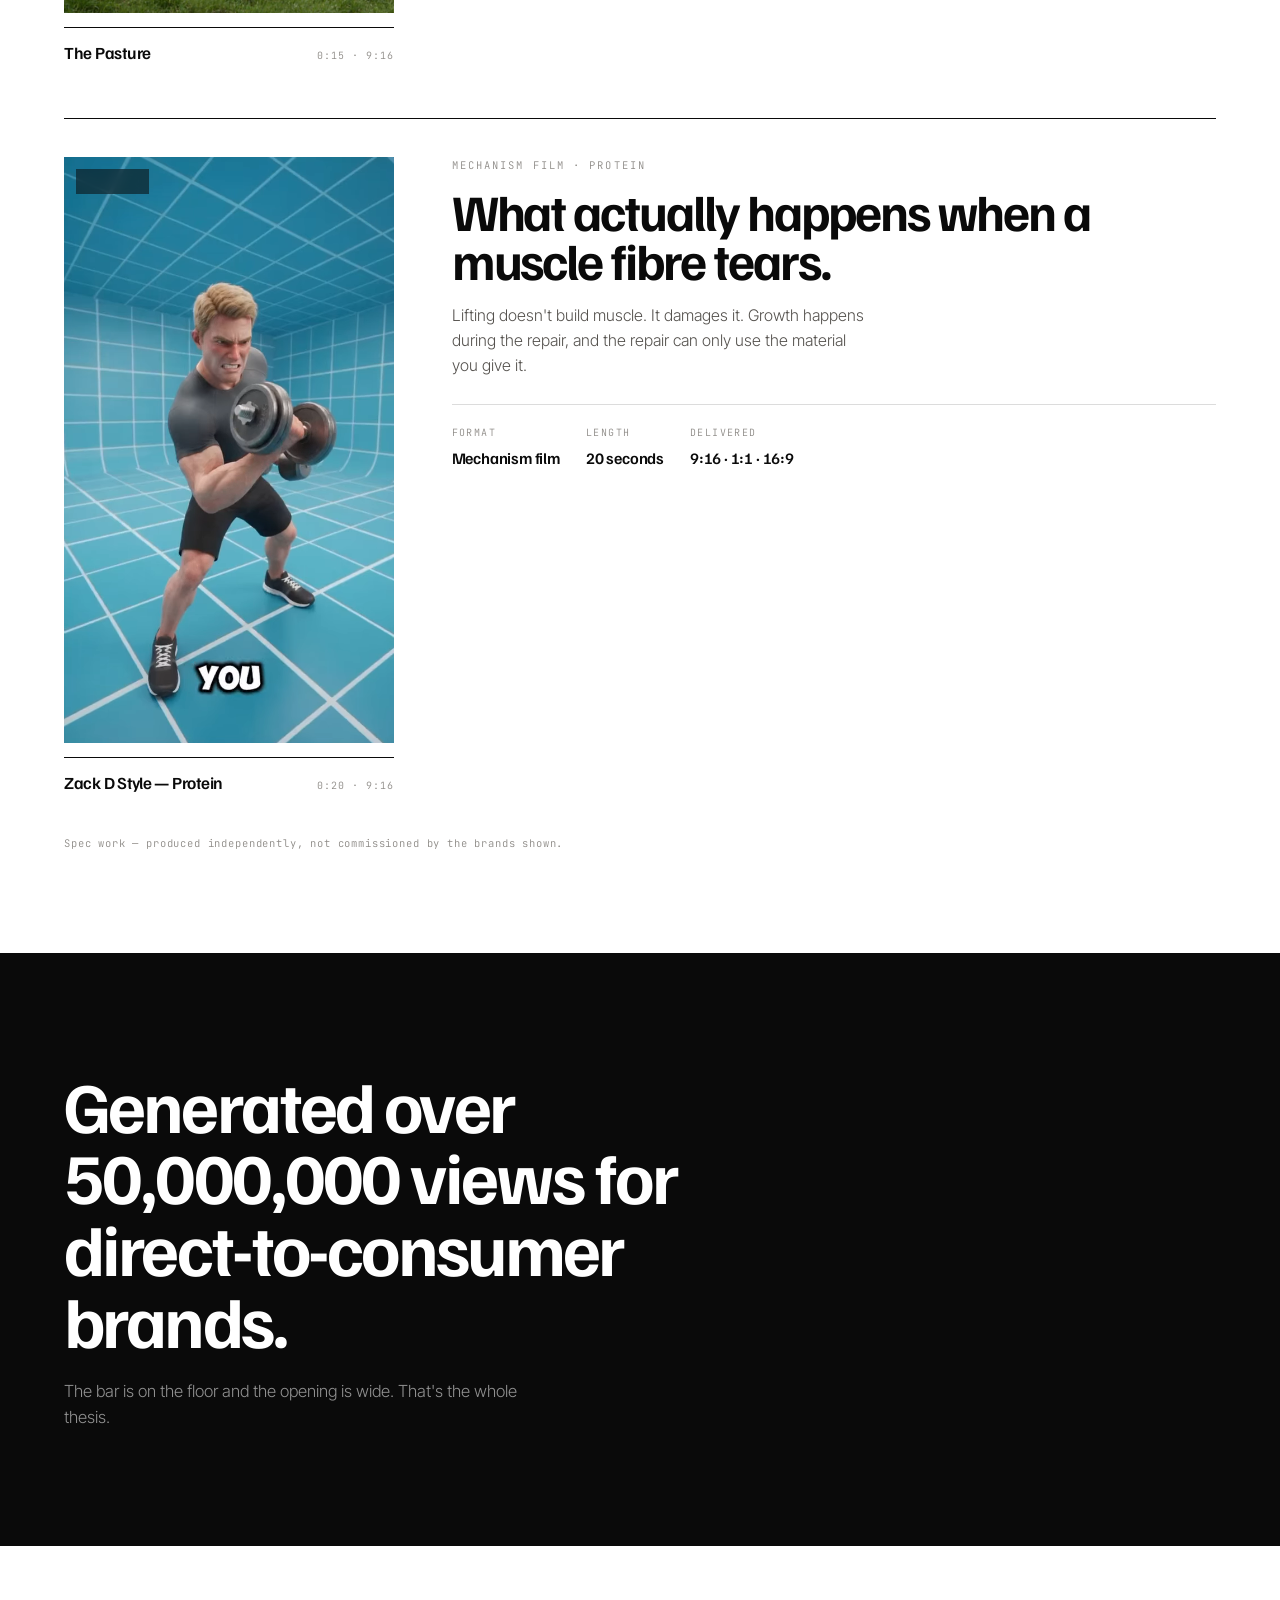
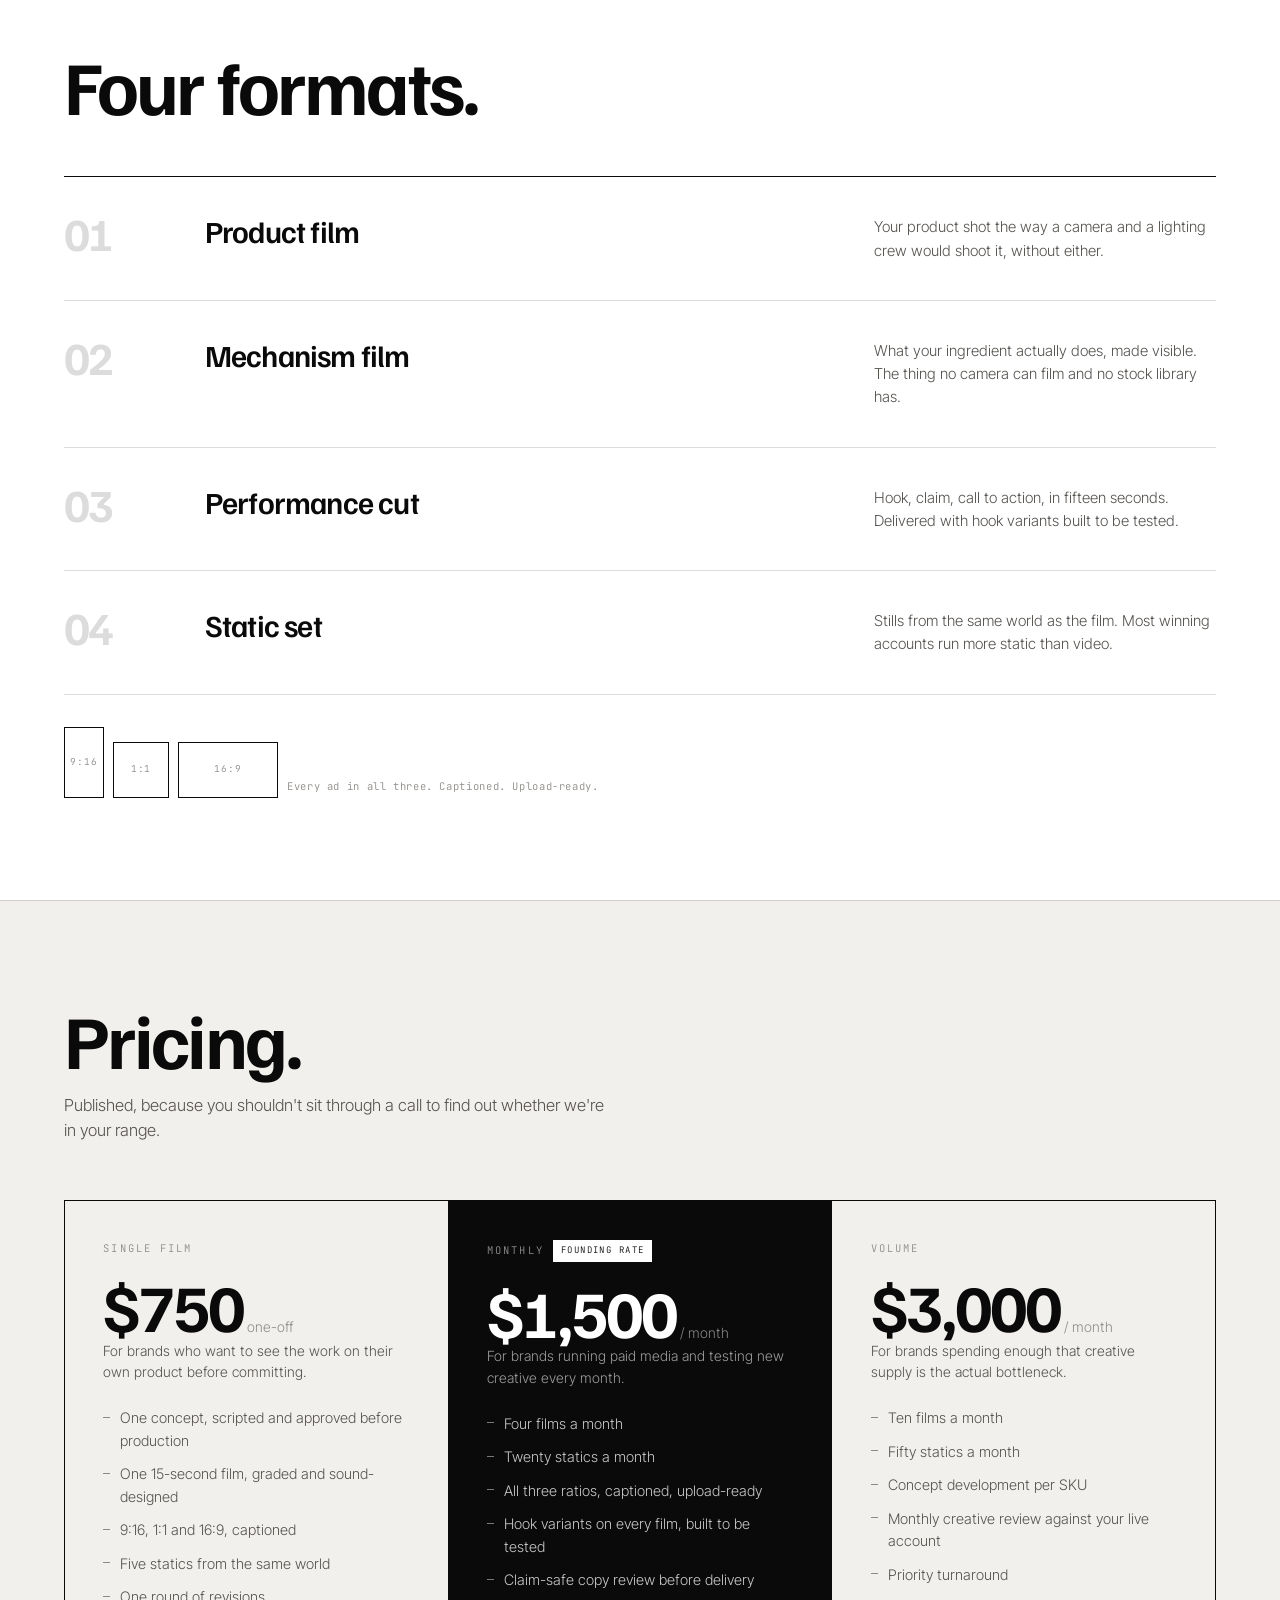
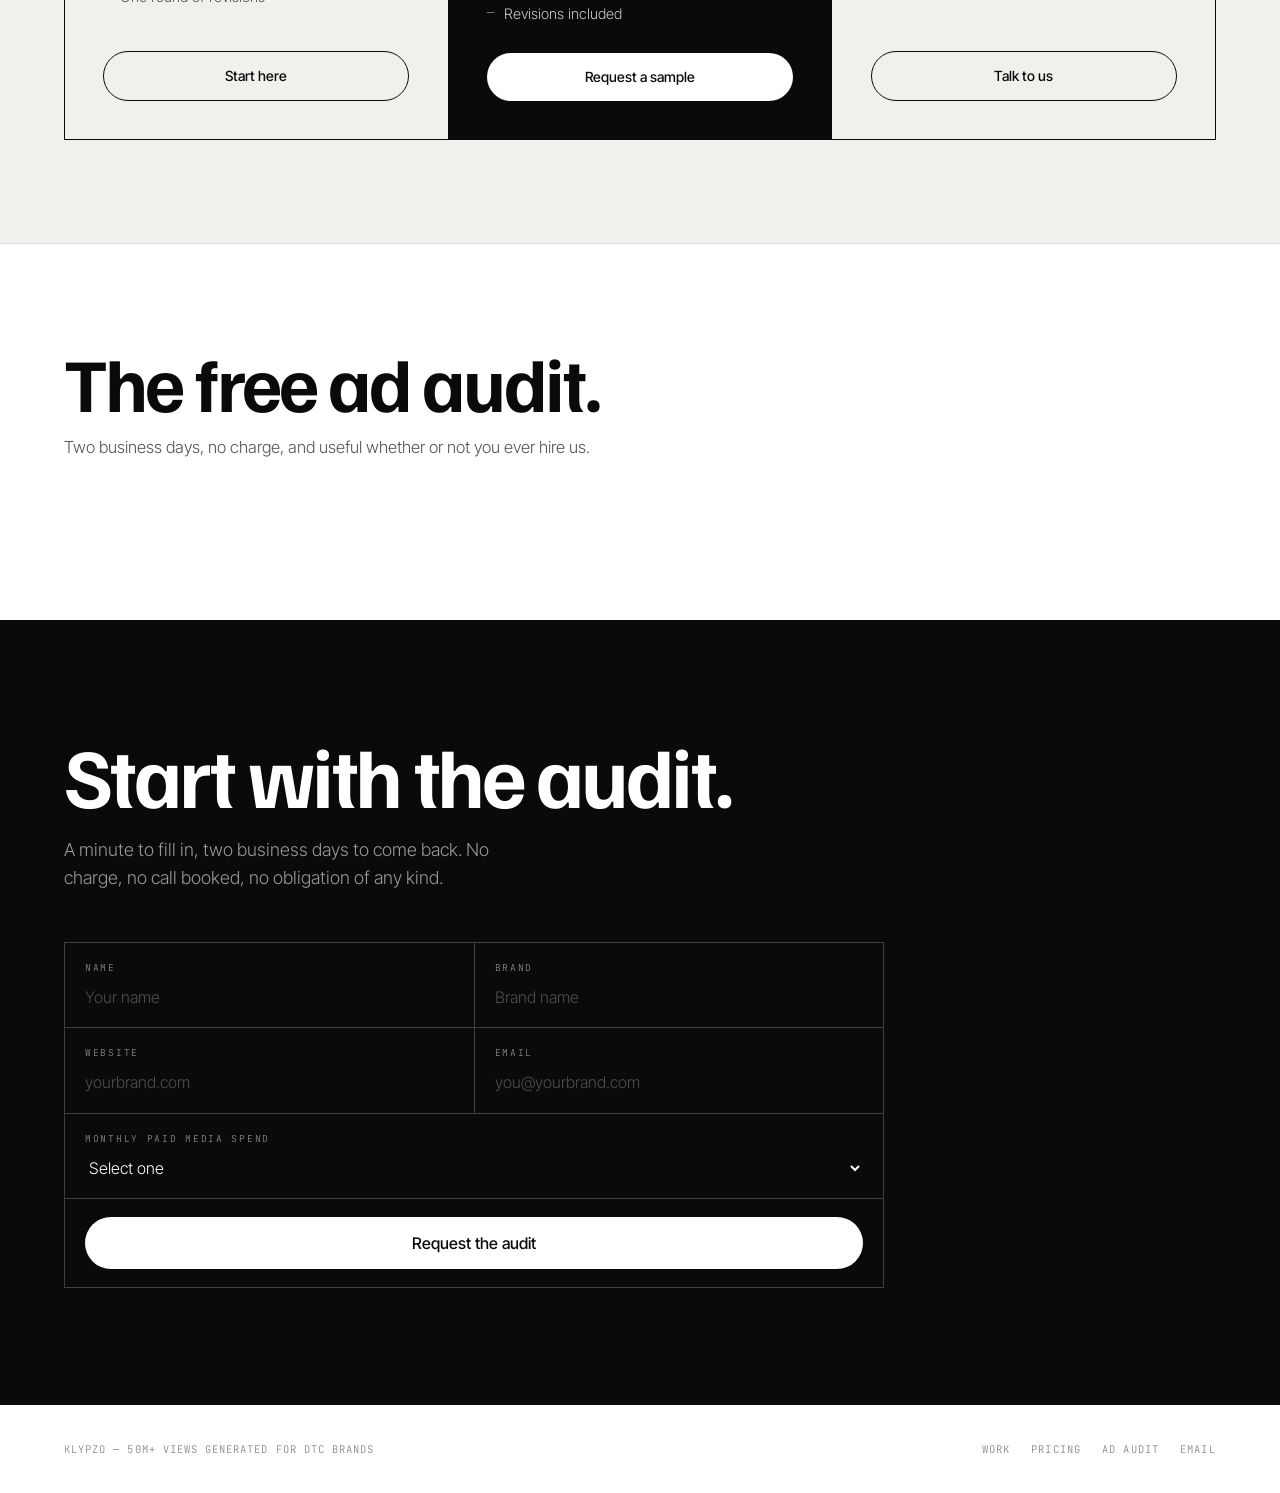
==== commit 638d59ff: "Remove video background and update hero section Refactor hero section and update view count formatti" ====
--- a/index.html
+++ b/index.html
@@ -17,50 +17,13 @@
   .form-ok p{color:rgba(255,255,255,.6);font-size:16px;max-width:44ch}
   .form.sending{opacity:.55;pointer-events:none}
   .form-err{margin-top:14px;font-family:var(--mono);font-size:11px;letter-spacing:.06em;color:#FF8A6B}
+  /* stacked case-study blocks */
   .feature-work + .feature-work{margin-top:clamp(30px,4vw,56px)}
-
-  /* Full-bleed Hero Background Video Styles */
-  .hero-bg-wrapper {
-    position: relative;
-    min-height: 90vh;
-    display: flex;
-    align-items: center;
-    justify-content: center;
-    overflow: hidden;
-    padding-top: 100px;
-    padding-bottom: 100px;
-  }
-  .hero-bg-video {
-    position: absolute;
-    top: 50%;
-    left: 50%;
-    min-width: 100%;
-    min-height: 100%;
-    width: auto;
-    height: auto;
-    transform: translate(-50%, -50%);
-    object-fit: cover;
-    z-index: 0;
-  }
-  .hero-overlay {
-    position: absolute;
-    inset: 0;
-    background: rgba(0, 0, 0, 0.75); /* Dark tint overlay so text pops */
-    z-index: 1;
-  }
-  .hero-content {
-    position: relative;
-    z-index: 2;
-    text-align: center;
-    max-width: 900px;
-    margin: 0 auto;
-    padding: 0 20px;
-  }
 </style>
 </head>
 <body>
 
-<nav class="nav" style="position: relative; z-index: 10;">
+<nav class="nav">
   <div class="nav-inner">
     <a href="#top" class="mark">Klypzo</a>
     <div class="nav-links">
@@ -76,27 +39,26 @@
 
 <main id="top">
 
-  <!-- ─────────── HERO WITH BACKGROUND VIDEO ─────────── -->
-  <section class="hero-bg-wrapper">
-    <!-- Background Hero Video -->
-    <video class="hero-bg-video" autoplay muted loop playsinline preload="metadata">
-      <source src="work/Video-43384.mp4" type="video/mp4">
-    </video>
-    <!-- Dark Readability Overlay -->
-    <div class="hero-overlay"></div>
-
-    <!-- Hero Foreground Content -->
-    <div class="hero-content">
-      <div class="eyebrow" style="display: inline-block; margin-bottom: 20px;">Generated 50 million+ views for DTC brands</div>
-      <h1 style="font-family: var(--display); font-size: clamp(36px, 5vw, 64px); font-weight: 700; letter-spacing: -0.03em; line-height: 1.1; margin-bottom: 24px; color: #fff;">Every ad in your category looks the same.</h1>
-      <p class="lede" style="font-size: clamp(16px, 2vw, 20px); color: rgba(255,255,255,0.7); max-width: 650px; margin: 0 auto 36px auto;">
+  <!-- ─────────── HERO ─────────── -->
+  <section class="hero">
+    <div class="hero-copy">
+      <div class="eyebrow">Generated 50,000,000+ views for DTC brands</div>
+      <h1>Every ad in your category looks the same.</h1>
+      <p class="lede">
         UGC, stock footage, a founder holding a tub to camera.
-        <strong style="color: #fff;">We make product films — the work that used to need a studio, a crew and a five-figure budget.</strong>
+        <strong>We make product films — the work that used to need a studio, a crew
+        and a five-figure budget.</strong>
       </p>
-      <div class="actions" style="display: flex; justify-content: center; gap: 16px; flex-wrap: wrap;">
+      <div class="actions">
         <a href="#request" class="btn btn-primary">Get a free ad audit</a>
-        <a href="#work" class="btn btn-ghost" style="color: #fff; border-color: rgba(255,255,255,0.3);">See the work</a>
-      </div>
+        <a href="#work" class="btn btn-ghost">See the work</a>
+      </div>
+    </div>
+    <div class="hero-visual">
+      <!-- HERO VIDEO: Video-43384.mp4 playing instantly on load -->
+      <video poster="img/f270.jpg" autoplay muted loop playsinline preload="metadata">
+        <source src="work/Video-43384.mp4" type="video/mp4">
+      </video>
     </div>
   </section>
 
@@ -108,7 +70,7 @@
         <p class="sec-sub">Cinematic films and high-converting UGC variants built to scale direct-to-consumer revenue.</p>
       </div>
 
-      <!-- UGC / CREATIVE VARIANT PIECE -->
+      <!-- NEW UGC / CREATIVE VARIANT PIECE -->
       <div class="feature-work rise">
         <article class="piece">
           <div class="piece-screen">
@@ -180,7 +142,8 @@
           <h3>She could always drive like that.</h3>
           <p>
             A nootropic doesn't turn you into someone else. It gets you to the version of
-            yourself that was already in there.
+            yourself that was already in there. So the film never explains the product and
+            nobody says a word.
           </p>
           <div class="fw-specs">
             <div>Format<b>Narrative film</b></div>
@@ -206,24 +169,25 @@
           <div class="fw-kicker">Mechanism film · Protein</div>
           <h3>What actually happens when a muscle fibre tears.</h3>
           <p>
-            Lifting doesn't build muscle. It damages it. Growth happens during the repair.
+            Lifting doesn't build muscle. It damages it. Growth happens during the repair,
+            and the repair can only use the material you give it.
           </p>
           <div class="fw-specs">
             <div>Format<b>Mechanism film</b></div>
             <div>Length<b>20 seconds</b></div>
             <div>Delivered<b>9:16 · 1:1 · 16:9</b></div>
           </div>
-        </div>
-      </div>
+      </div>
+    </div>
 
       <p class="grid-note">Spec work — produced independently, not commissioned by the brands shown.</p>
-    </div>
-  </section>
+  </div>
+</section>
 
   <!-- ─────────── STATEMENT ─────────── -->
   <section class="statement">
     <div class="wrap">
-      <p class="rise">Generated over 50 million views for direct-to-consumer brands.</p>
+      <p class="rise">Generated over 50,000,000 views for direct-to-consumer brands.</p>
       <p class="sub rise">The bar is on the floor and the opening is wide. That's the whole thesis.</p>
     </div>
   </section>
@@ -318,6 +282,16 @@
     </div>
   </section>
 
+  <!-- ─────────── AD AUDIT ─────────── -->
+  <section class="sec" id="audit">
+    <div class="wrap">
+      <div class="sec-head rise">
+        <h2 class="sec-title">The free ad audit.</h2>
+        <p class="sec-sub">Two business days, no charge, and useful whether or not you ever hire us.</p>
+      </div>
+    </div>
+  </section>
+
   <!-- ─────────── REQUEST ─────────── -->
   <section class="cta-sec" id="request">
     <div class="wrap cta-inner">
@@ -370,7 +344,7 @@
 
 <footer class="foot">
   <div class="wrap foot-inner">
-    <div class="foot-meta">KLYPZO — 50 MILLION+ VIEWS GENERATED FOR DTC BRANDS</div>
+    <div class="foot-meta">KLYPZO — 50M+ VIEWS GENERATED FOR DTC BRANDS</div>
     <div class="foot-links">
       <a href="#work">Work</a>
       <a href="#pricing">Pricing</a>
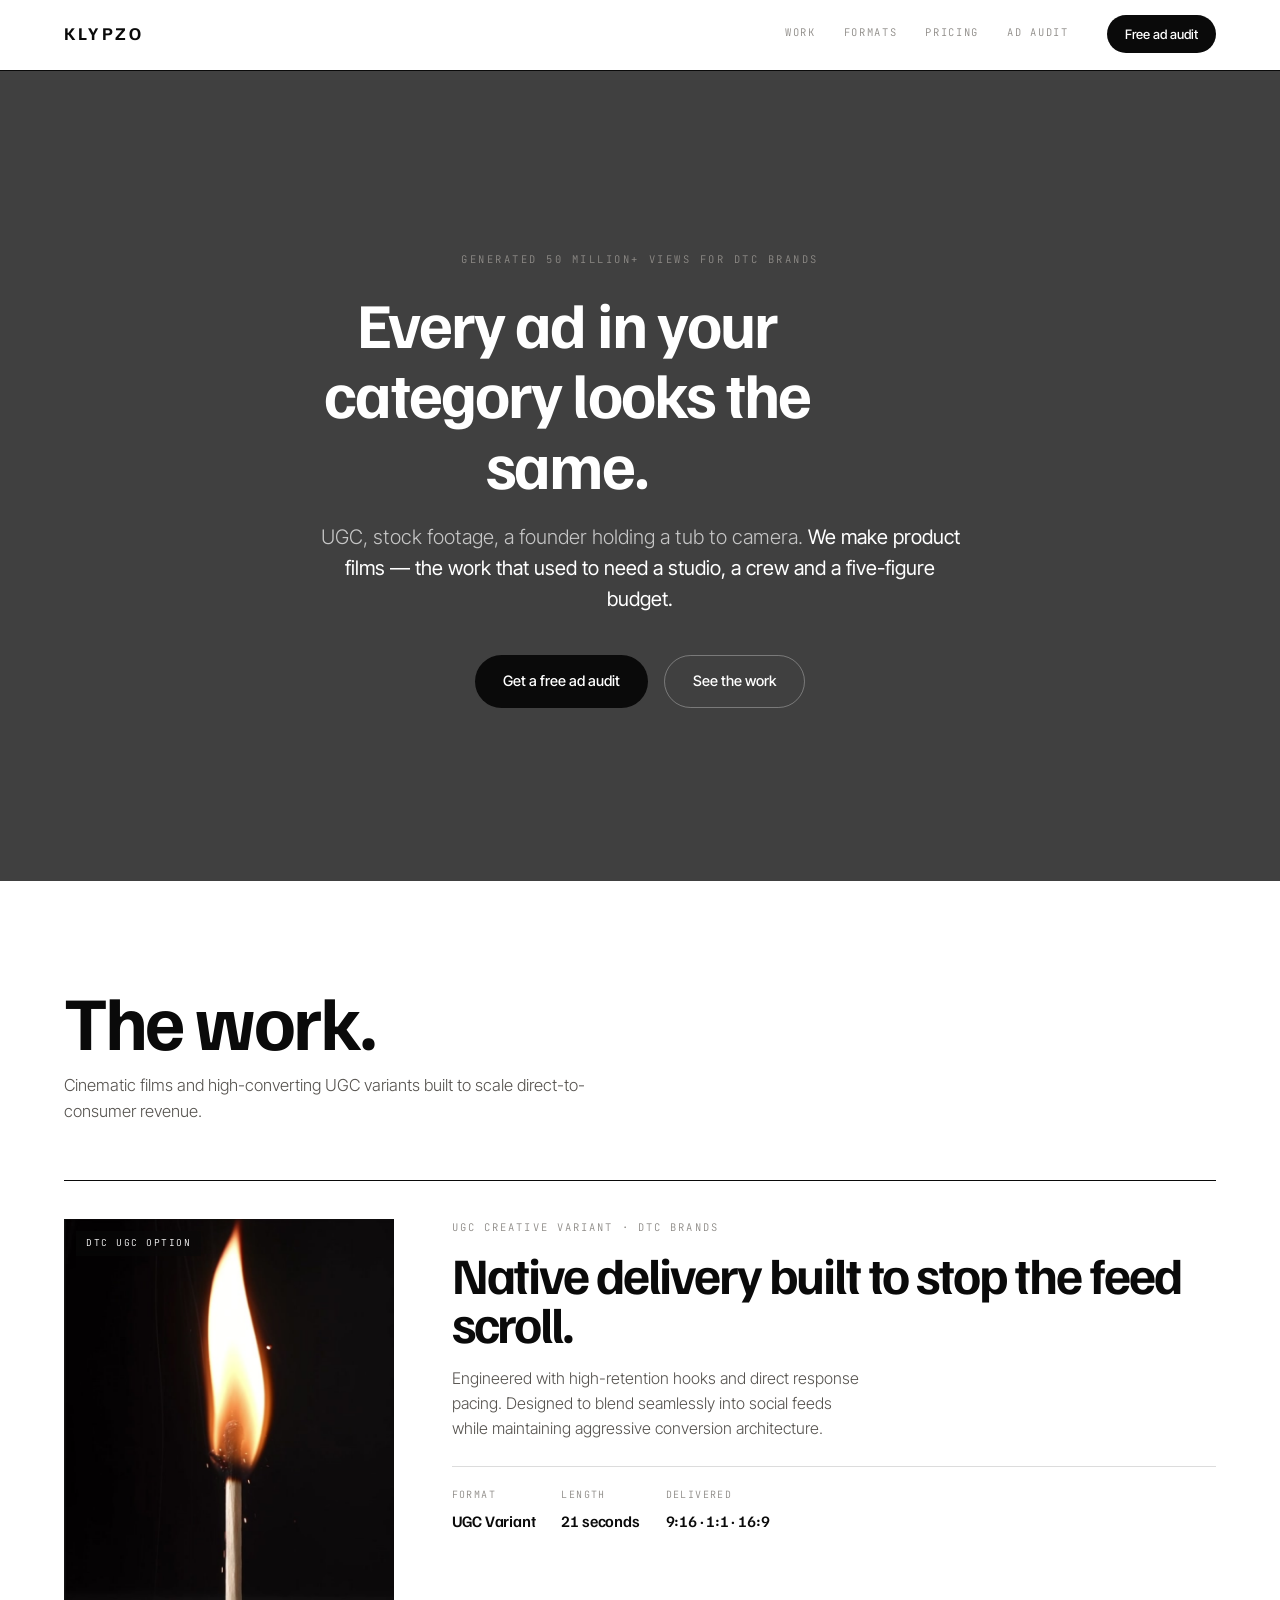
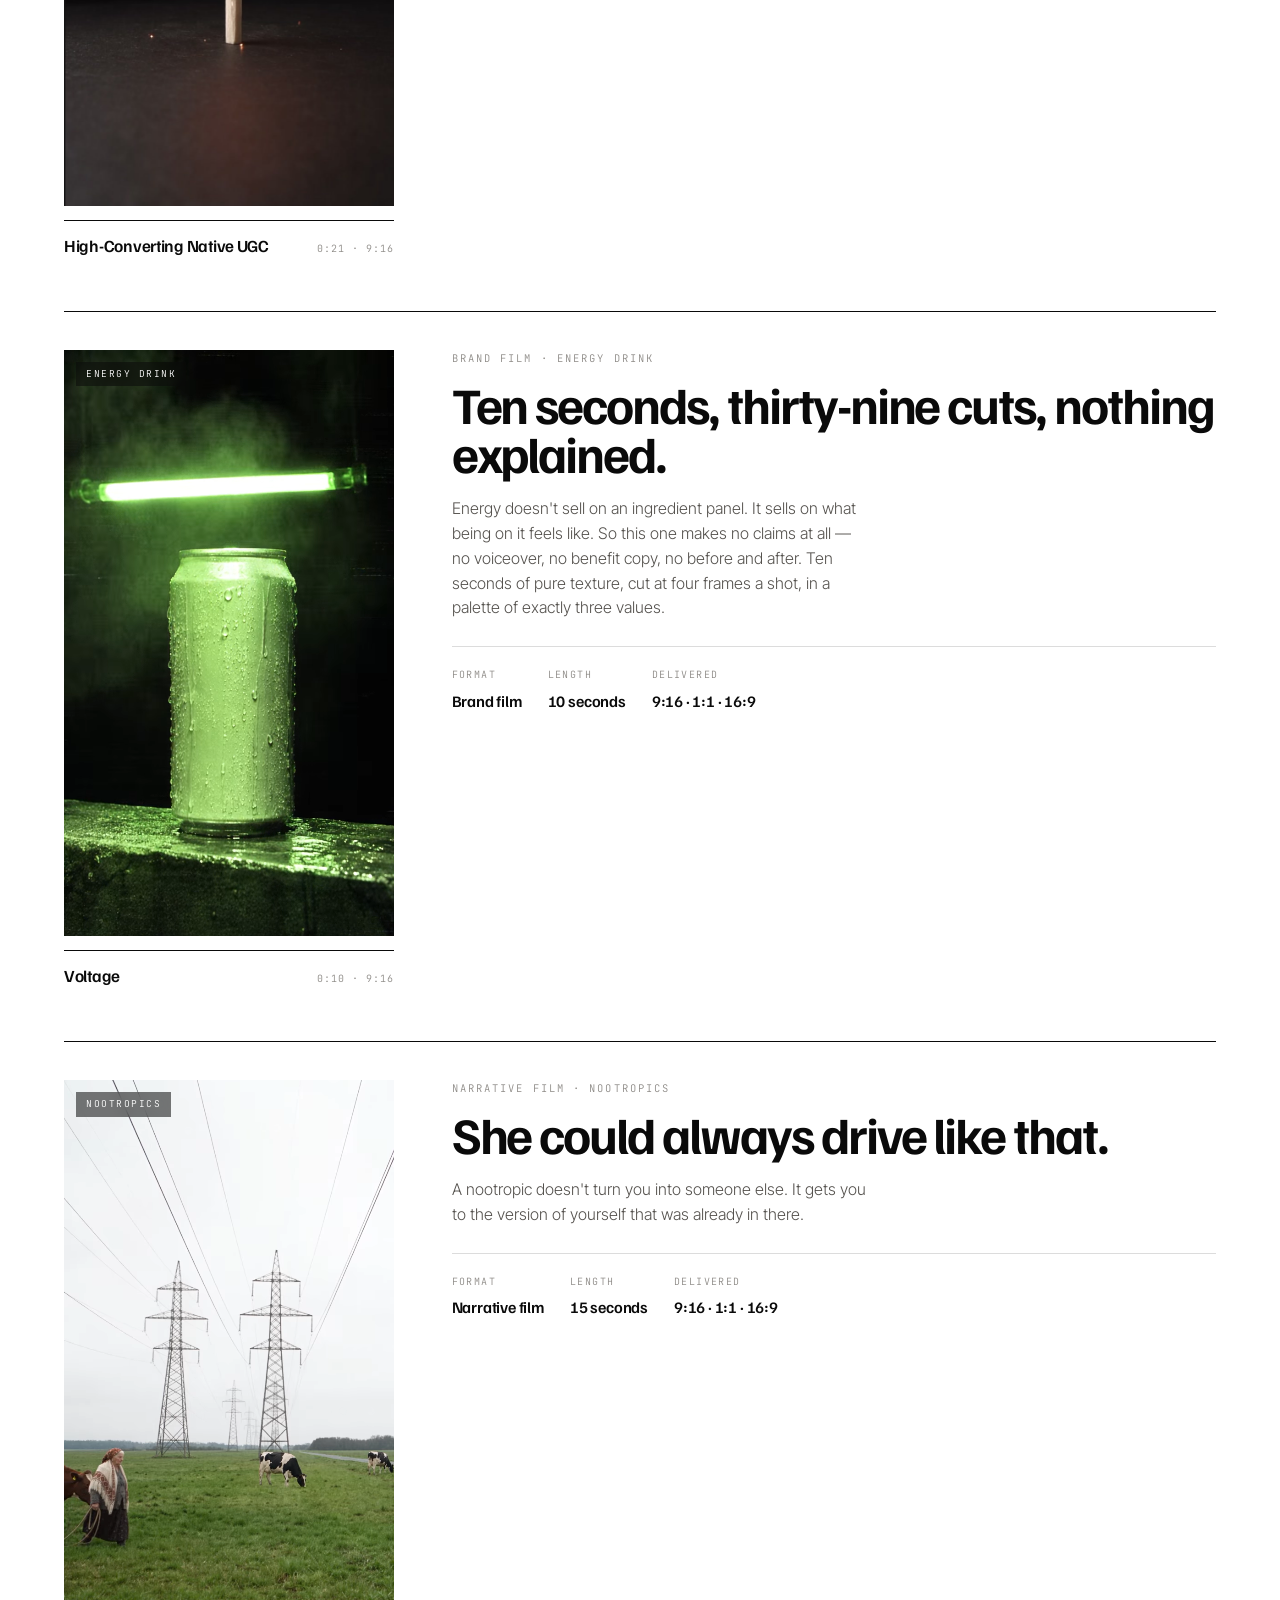
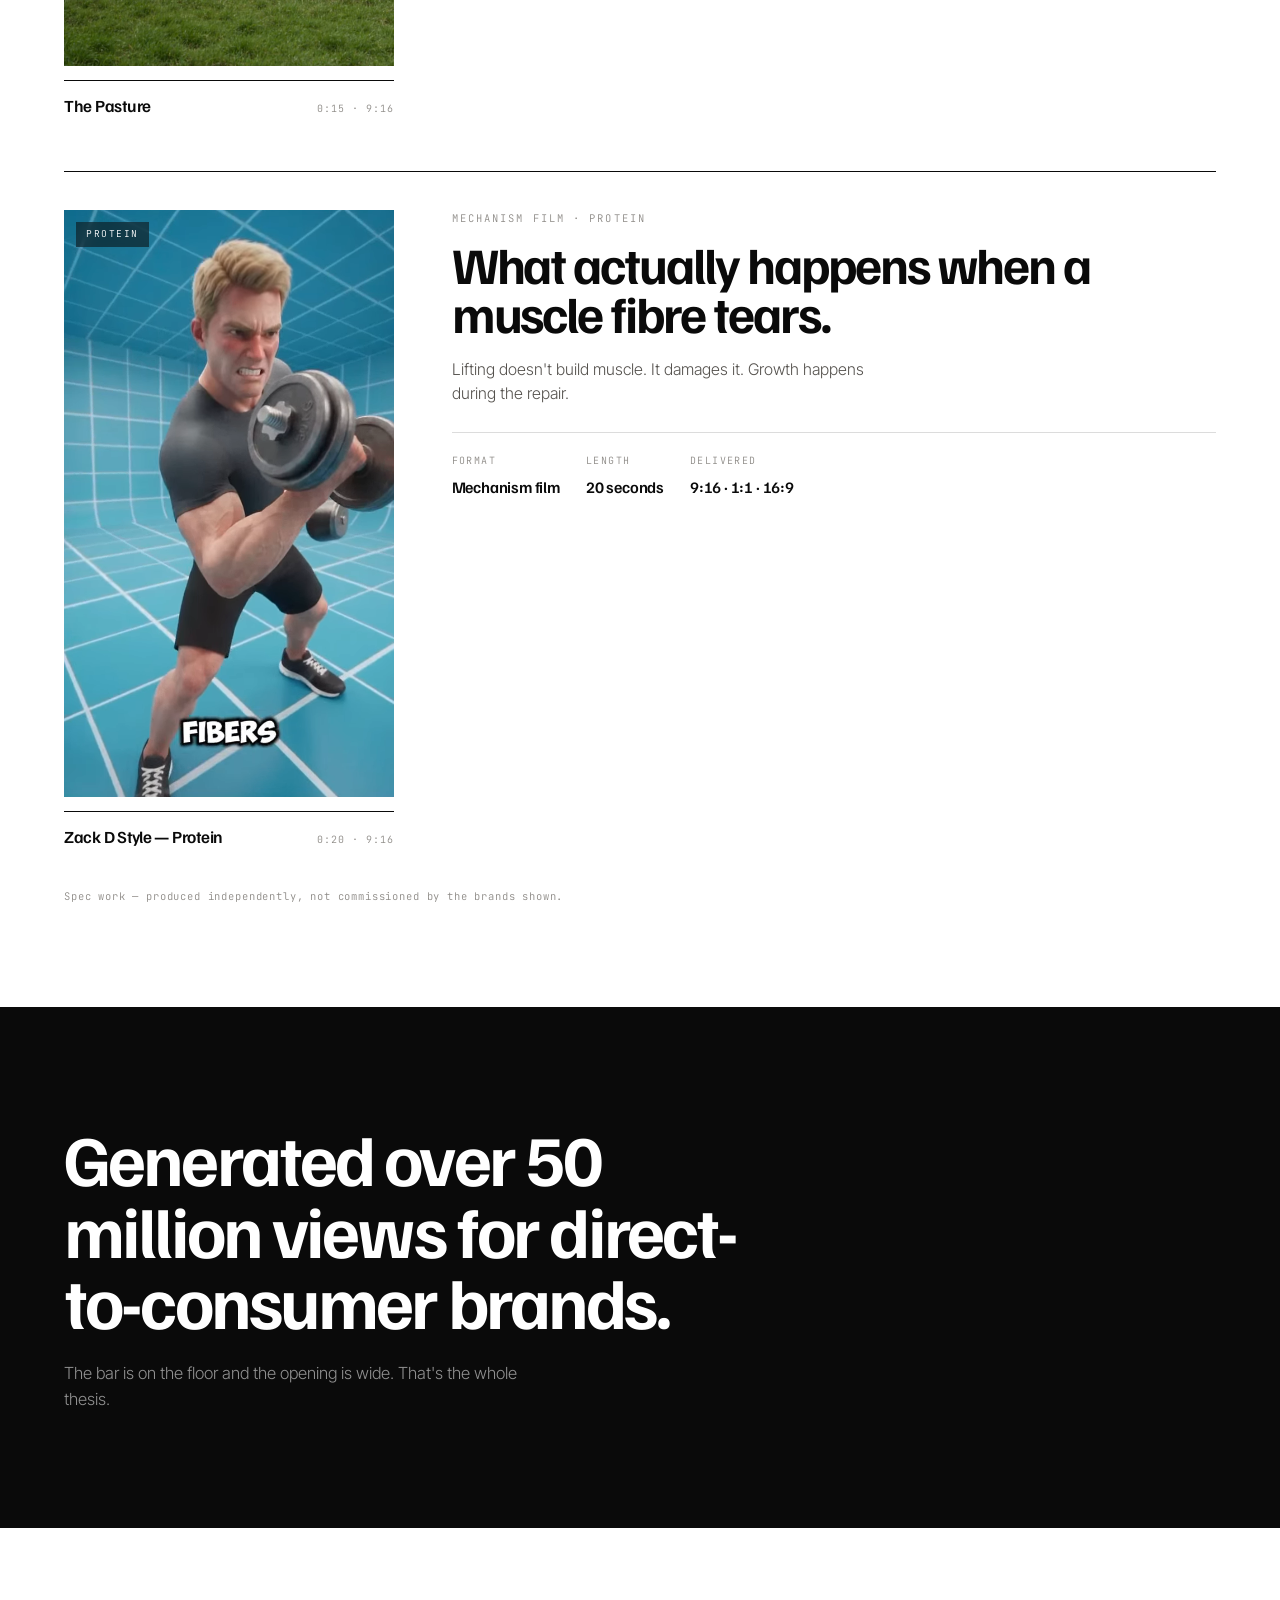
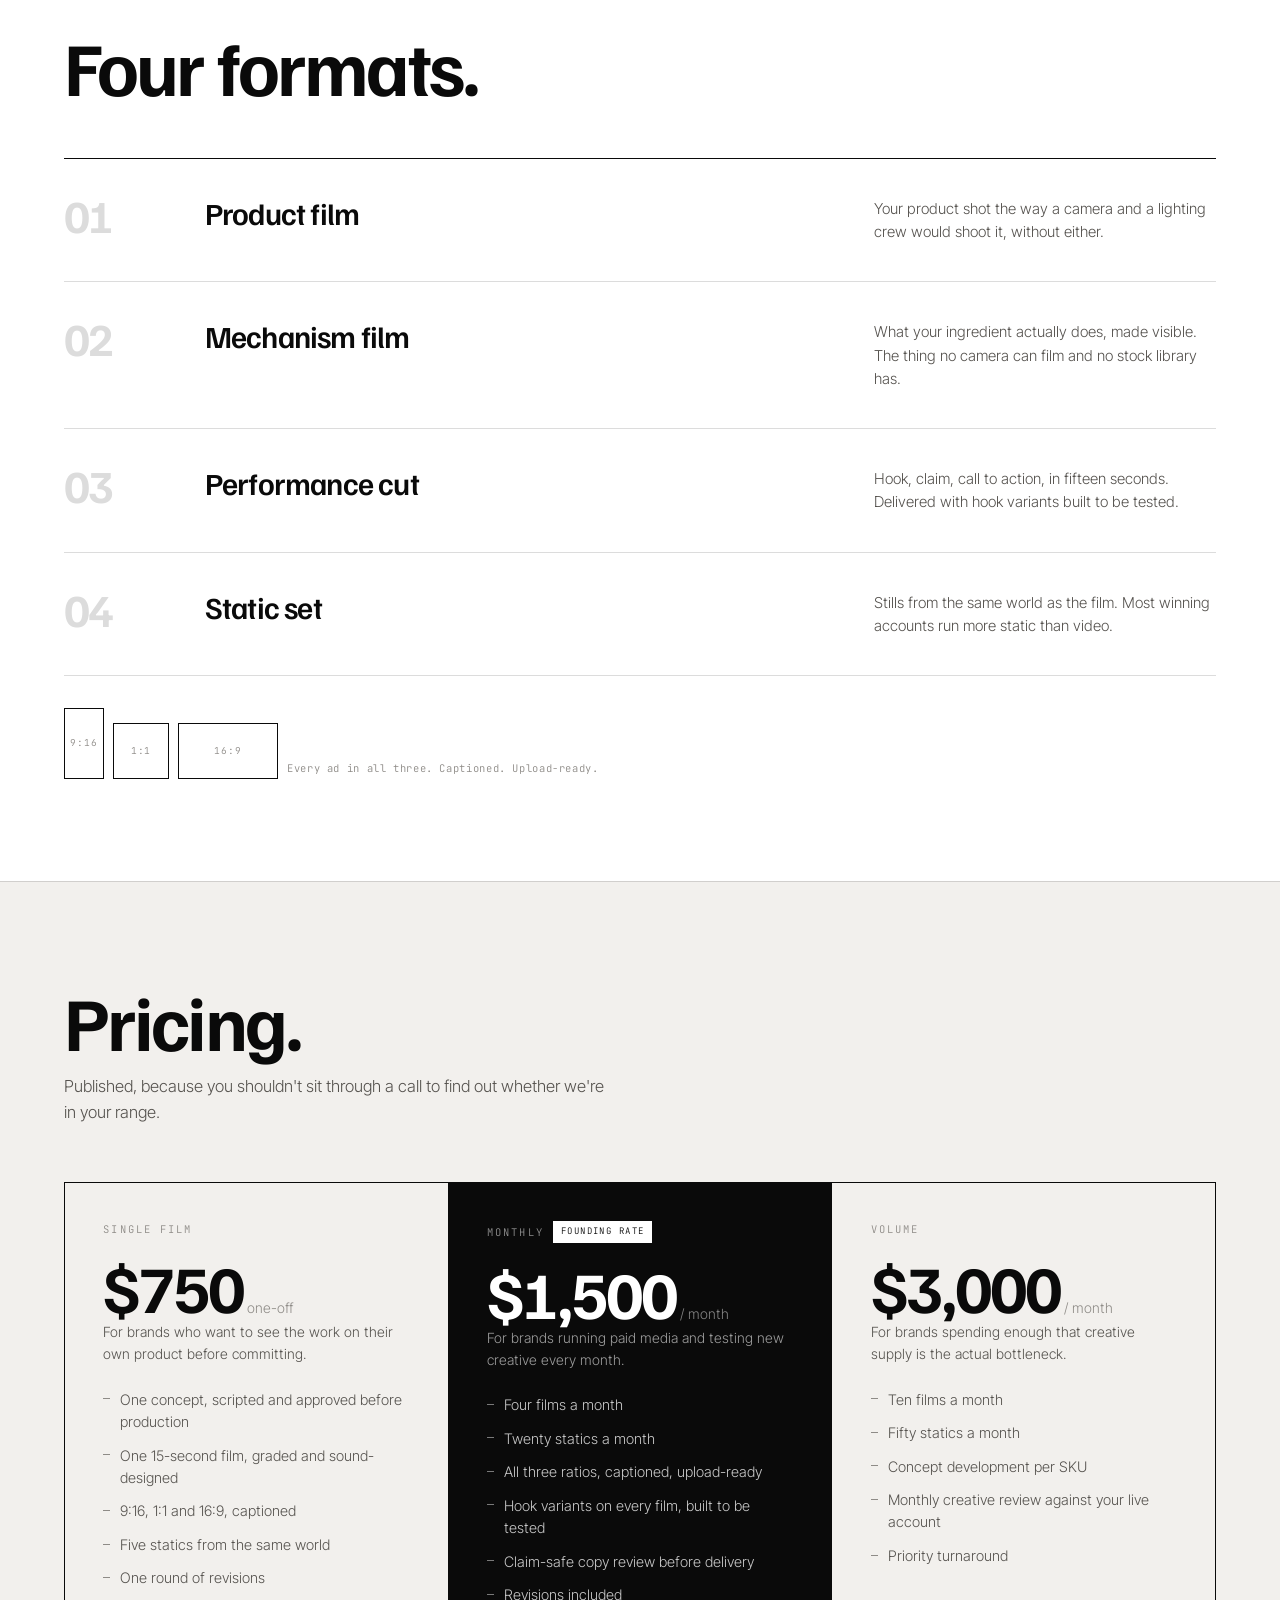
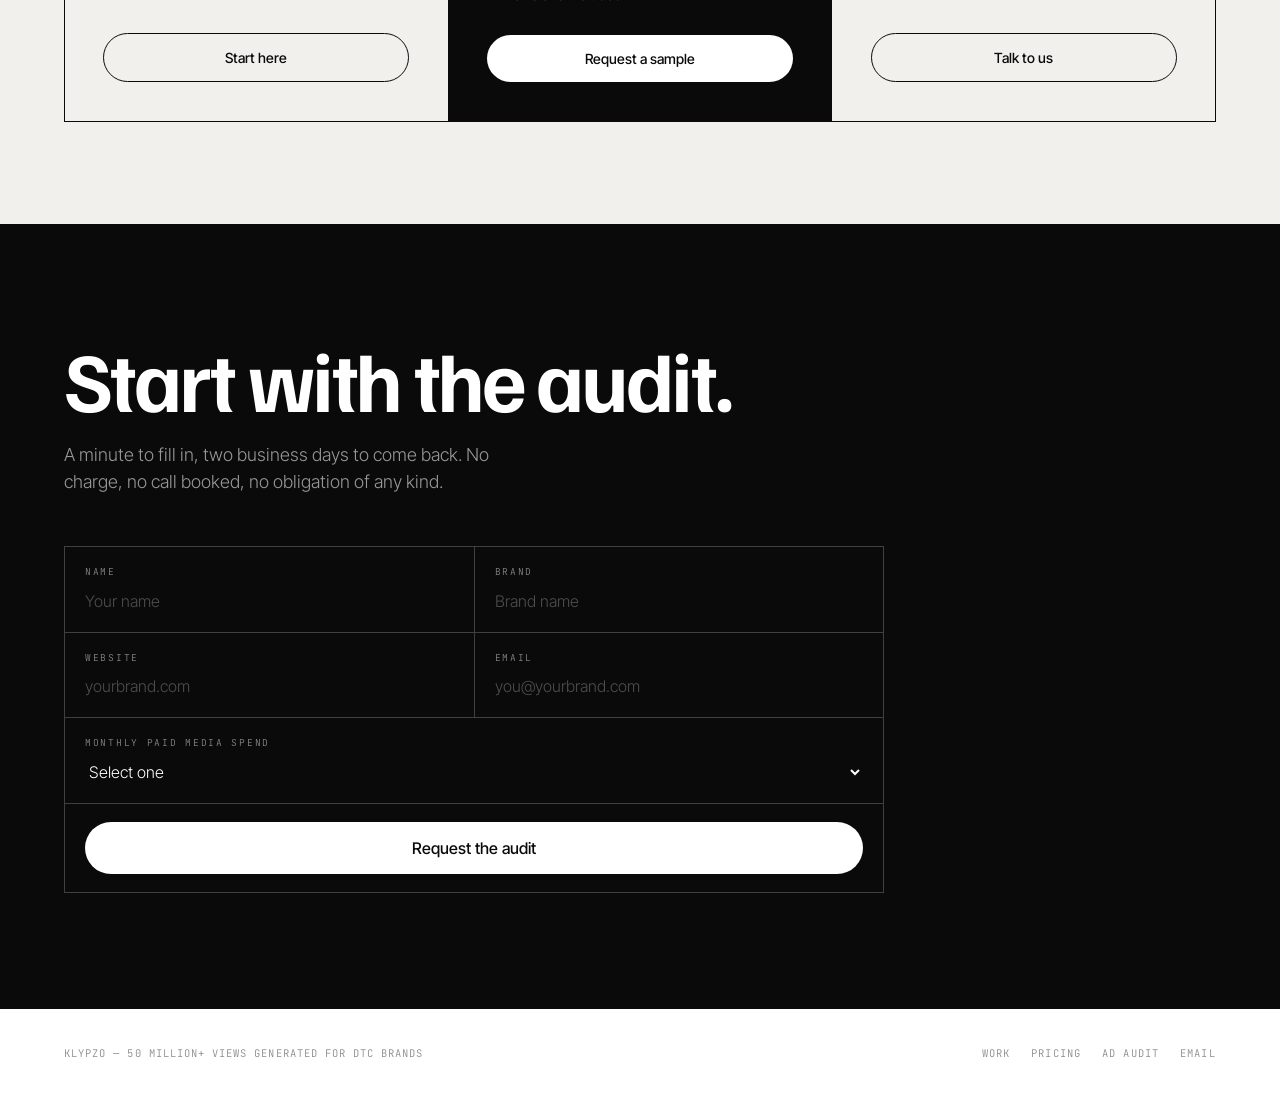
==== commit d51e965f: "Add hero section with background video and styles" ====
--- a/index.html
+++ b/index.html
@@ -17,13 +17,50 @@
   .form-ok p{color:rgba(255,255,255,.6);font-size:16px;max-width:44ch}
   .form.sending{opacity:.55;pointer-events:none}
   .form-err{margin-top:14px;font-family:var(--mono);font-size:11px;letter-spacing:.06em;color:#FF8A6B}
-  /* stacked case-study blocks */
   .feature-work + .feature-work{margin-top:clamp(30px,4vw,56px)}
+
+  /* Full-bleed Hero Background Video Styles */
+  .hero-bg-wrapper {
+    position: relative;
+    min-height: 90vh;
+    display: flex;
+    align-items: center;
+    justify-content: center;
+    overflow: hidden;
+    padding-top: 100px;
+    padding-bottom: 100px;
+  }
+  .hero-bg-video {
+    position: absolute;
+    top: 50%;
+    left: 50%;
+    min-width: 100%;
+    min-height: 100%;
+    width: auto;
+    height: auto;
+    transform: translate(-50%, -50%);
+    object-fit: cover;
+    z-index: 0;
+  }
+  .hero-overlay {
+    position: absolute;
+    inset: 0;
+    background: rgba(0, 0, 0, 0.75);
+    z-index: 1;
+  }
+  .hero-content {
+    position: relative;
+    z-index: 2;
+    text-align: center;
+    max-width: 900px;
+    margin: 0 auto;
+    padding: 0 20px;
+  }
 </style>
 </head>
 <body>
 
-<nav class="nav">
+<nav class="nav" style="position: relative; z-index: 10;">
   <div class="nav-inner">
     <a href="#top" class="mark">Klypzo</a>
     <div class="nav-links">
@@ -39,30 +76,29 @@
 
 <main id="top">
 
-  <!-- ─────────── HERO ─────────── -->
-  <section class="hero">
-    <div class="hero-copy">
-      <div class="eyebrow">Generated 50,000,000+ views for DTC brands</div>
-      <h1>Every ad in your category looks the same.</h1>
-      <p class="lede">
+  <!-- HERO WITH BACKGROUND VIDEO -->
+  <section class="hero-bg-wrapper">
+    <video class="hero-bg-video" autoplay muted loop playsinline webkit-playsinline preload="auto">
+      <source src="work/Video-43384.mp4" type="video/mp4">
+      Your browser does not support video.
+    </video>
+    <div class="hero-overlay"></div>
+
+    <div class="hero-content">
+      <div class="eyebrow" style="display: inline-block; margin-bottom: 20px;">Generated 50 million+ views for DTC brands</div>
+      <h1 style="font-family: var(--display); font-size: clamp(36px, 5vw, 64px); font-weight: 700; letter-spacing: -0.03em; line-height: 1.1; margin-bottom: 24px; color: #fff;">Every ad in your category looks the same.</h1>
+      <p class="lede" style="font-size: clamp(16px, 2vw, 20px); color: rgba(255,255,255,0.7); max-width: 650px; margin: 0 auto 36px auto;">
         UGC, stock footage, a founder holding a tub to camera.
-        <strong>We make product films — the work that used to need a studio, a crew
-        and a five-figure budget.</strong>
+        <strong style="color: #fff;">We make product films — the work that used to need a studio, a crew and a five-figure budget.</strong>
       </p>
-      <div class="actions">
+      <div class="actions" style="display: flex; justify-content: center; gap: 16px; flex-wrap: wrap;">
         <a href="#request" class="btn btn-primary">Get a free ad audit</a>
-        <a href="#work" class="btn btn-ghost">See the work</a>
-      </div>
-    </div>
-    <div class="hero-visual">
-      <!-- HERO VIDEO: Video-43384.mp4 playing instantly on load -->
-      <video poster="img/f270.jpg" autoplay muted loop playsinline preload="metadata">
-        <source src="work/Video-43384.mp4" type="video/mp4">
-      </video>
-    </div>
-  </section>
-
-  <!-- ─────────── WORK ─────────── -->
+        <a href="#work" class="btn btn-ghost" style="color: #fff; border-color: rgba(255,255,255,0.3);">See the work</a>
+      </div>
+    </div>
+  </section>
+
+  <!-- WORK -->
   <section class="sec" id="work">
     <div class="wrap">
       <div class="sec-head rise">
@@ -70,12 +106,12 @@
         <p class="sec-sub">Cinematic films and high-converting UGC variants built to scale direct-to-consumer revenue.</p>
       </div>
 
-      <!-- NEW UGC / CREATIVE VARIANT PIECE -->
+      <!-- UGC / CREATIVE VARIANT PIECE -->
       <div class="feature-work rise">
         <article class="piece">
           <div class="piece-screen">
             <span class="piece-tag">DTC UGC Option</span>
-            <video poster="img/f270.jpg" autoplay muted loop playsinline preload="metadata">
+            <video poster="img/f270.jpg" autoplay muted loop playsinline webkit-playsinline preload="auto">
               <source src="work/c8445ad0-72fe-42e9-8452-4c6681905f24.mp4" type="video/mp4">
             </video>
           </div>
@@ -100,7 +136,7 @@
         <article class="piece">
           <div class="piece-screen">
             <span class="piece-tag">Energy drink</span>
-            <video poster="img/volt.jpg" autoplay muted loop playsinline preload="metadata">
+            <video poster="img/volt.jpg" autoplay muted loop playsinline webkit-playsinline preload="auto">
               <source src="work/volt-y2k.webm" type="video/webm">
               <source src="work/volt-y2k.mp4" type="video/mp4">
             </video>
@@ -129,7 +165,7 @@
         <article class="piece">
           <div class="piece-screen">
             <span class="piece-tag">Nootropics</span>
-            <video poster="img/nootropic.jpg" autoplay muted loop playsinline preload="metadata">
+            <video poster="img/nootropic.jpg" autoplay muted loop playsinline webkit-playsinline preload="auto">
               <source src="work/nootropic-pasture.webm" type="video/webm">
               <source src="work/nootropic-pasture.mp4" type="video/mp4">
             </video>
@@ -142,8 +178,7 @@
           <h3>She could always drive like that.</h3>
           <p>
             A nootropic doesn't turn you into someone else. It gets you to the version of
-            yourself that was already in there. So the film never explains the product and
-            nobody says a word.
+            yourself that was already in there.
           </p>
           <div class="fw-specs">
             <div>Format<b>Narrative film</b></div>
@@ -157,7 +192,7 @@
         <article class="piece">
           <div class="piece-screen">
             <span class="piece-tag">Protein</span>
-            <video poster="img/protein.jpg" autoplay muted loop playsinline preload="metadata">
+            <video poster="img/protein.jpg" autoplay muted loop playsinline webkit-playsinline preload="auto">
               <source src="work/protein-rebuild.webm" type="video/webm">
               <source src="work/protein-rebuild.mp4" type="video/mp4">
             </video>
@@ -169,30 +204,29 @@
           <div class="fw-kicker">Mechanism film · Protein</div>
           <h3>What actually happens when a muscle fibre tears.</h3>
           <p>
-            Lifting doesn't build muscle. It damages it. Growth happens during the repair,
-            and the repair can only use the material you give it.
+            Lifting doesn't build muscle. It damages it. Growth happens during the repair.
           </p>
           <div class="fw-specs">
             <div>Format<b>Mechanism film</b></div>
             <div>Length<b>20 seconds</b></div>
             <div>Delivered<b>9:16 · 1:1 · 16:9</b></div>
           </div>
-      </div>
-    </div>
+        </div>
+      </div>
 
       <p class="grid-note">Spec work — produced independently, not commissioned by the brands shown.</p>
-  </div>
-</section>
-
-  <!-- ─────────── STATEMENT ─────────── -->
+    </div>
+  </section>
+
+  <!-- STATEMENT -->
   <section class="statement">
     <div class="wrap">
-      <p class="rise">Generated over 50,000,000 views for direct-to-consumer brands.</p>
+      <p class="rise">Generated over 50 million views for direct-to-consumer brands.</p>
       <p class="sub rise">The bar is on the floor and the opening is wide. That's the whole thesis.</p>
     </div>
   </section>
 
-  <!-- ─────────── FORMATS ─────────── -->
+  <!-- FORMATS -->
   <section class="sec" id="formats">
     <div class="wrap">
       <div class="sec-head rise"><h2 class="sec-title">Four formats.</h2></div>
@@ -227,7 +261,7 @@
     </div>
   </section>
 
-  <!-- ─────────── PRICING ─────────── -->
+  <!-- PRICING -->
   <section class="sec alt" id="pricing">
     <div class="wrap">
       <div class="sec-head rise">
@@ -282,17 +316,7 @@
     </div>
   </section>
 
-  <!-- ─────────── AD AUDIT ─────────── -->
-  <section class="sec" id="audit">
-    <div class="wrap">
-      <div class="sec-head rise">
-        <h2 class="sec-title">The free ad audit.</h2>
-        <p class="sec-sub">Two business days, no charge, and useful whether or not you ever hire us.</p>
-      </div>
-    </div>
-  </section>
-
-  <!-- ─────────── REQUEST ─────────── -->
+  <!-- REQUEST -->
   <section class="cta-sec" id="request">
     <div class="wrap cta-inner">
       <h2 class="cta-title rise">Start with the audit.</h2>
@@ -344,7 +368,7 @@
 
 <footer class="foot">
   <div class="wrap foot-inner">
-    <div class="foot-meta">KLYPZO — 50M+ VIEWS GENERATED FOR DTC BRANDS</div>
+    <div class="foot-meta">KLYPZO — 50 MILLION+ VIEWS GENERATED FOR DTC BRANDS</div>
     <div class="foot-links">
       <a href="#work">Work</a>
       <a href="#pricing">Pricing</a>
@@ -355,5 +379,35 @@
 </footer>
 
 <script src="site.js"></script>
+<script>
+  // Robust Mobile Autoplay & Interaction Unblocker
+  window.addEventListener('load', function() {
+    const allVideos = document.querySelectorAll('video');
+    allVideos.forEach(function(vid) {
+      vid.muted = true;
+      vid.setAttribute('playsinline', '');
+      vid.setAttribute('webkit-playsinline', '');
+      
+      var playPromise = vid.play();
+      if (playPromise !== undefined) {
+        playPromise.catch(function() {
+          // If browser blocks autoplay, unlock on first user touch/scroll/click anywhere on page
+          var unblockPlayback = function() {
+            allVideos.forEach(function(v) {
+              v.muted = true;
+              v.play().catch(function() {});
+            });
+            window.removeEventListener('touchstart', unblockPlayback);
+            window.removeEventListener('scroll', unblockPlayback);
+            window.removeEventListener('click', unblockPlayback);
+          };
+          window.addEventListener('touchstart', unblockPlayback, { once: true });
+          window.addEventListener('scroll', unblockPlayback, { once: true });
+          window.addEventListener('click', unblockPlayback, { once: true });
+        });
+      }
+    });
+  });
+</script>
 </body>
 </html>
